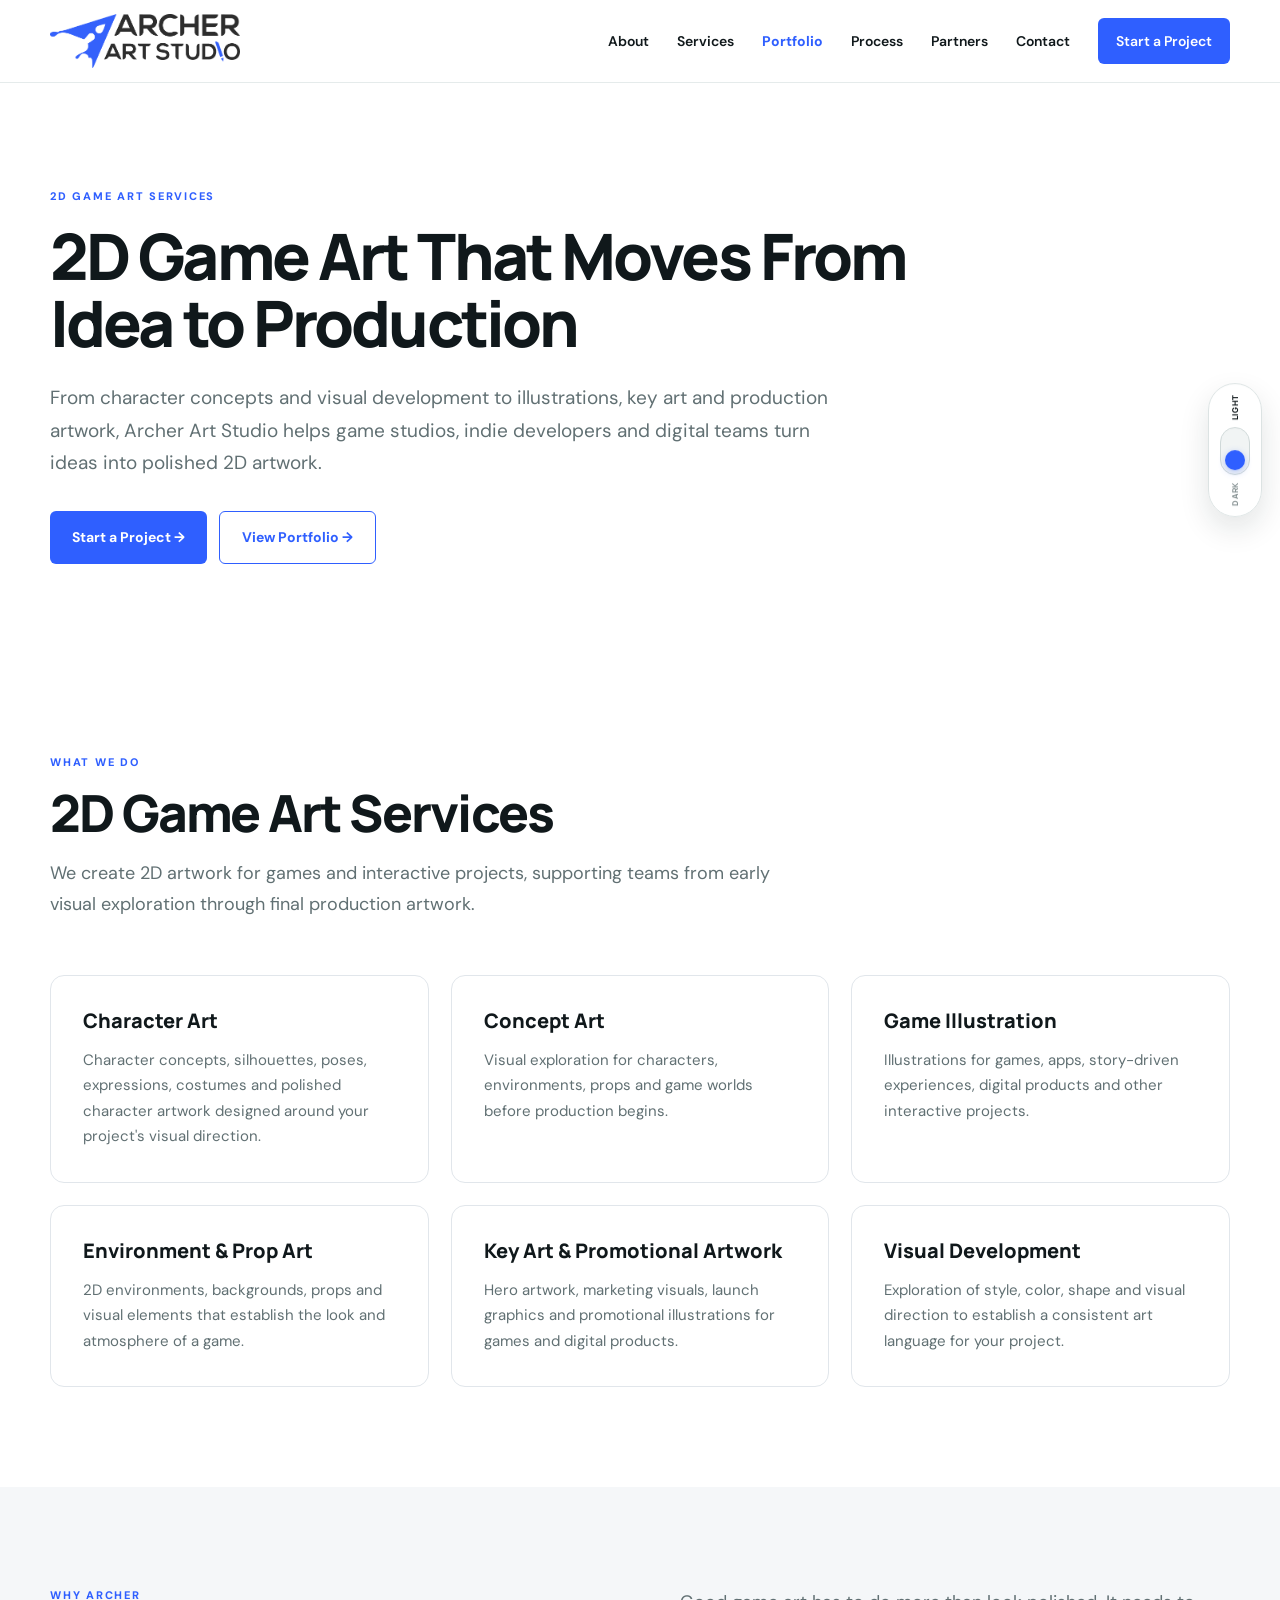
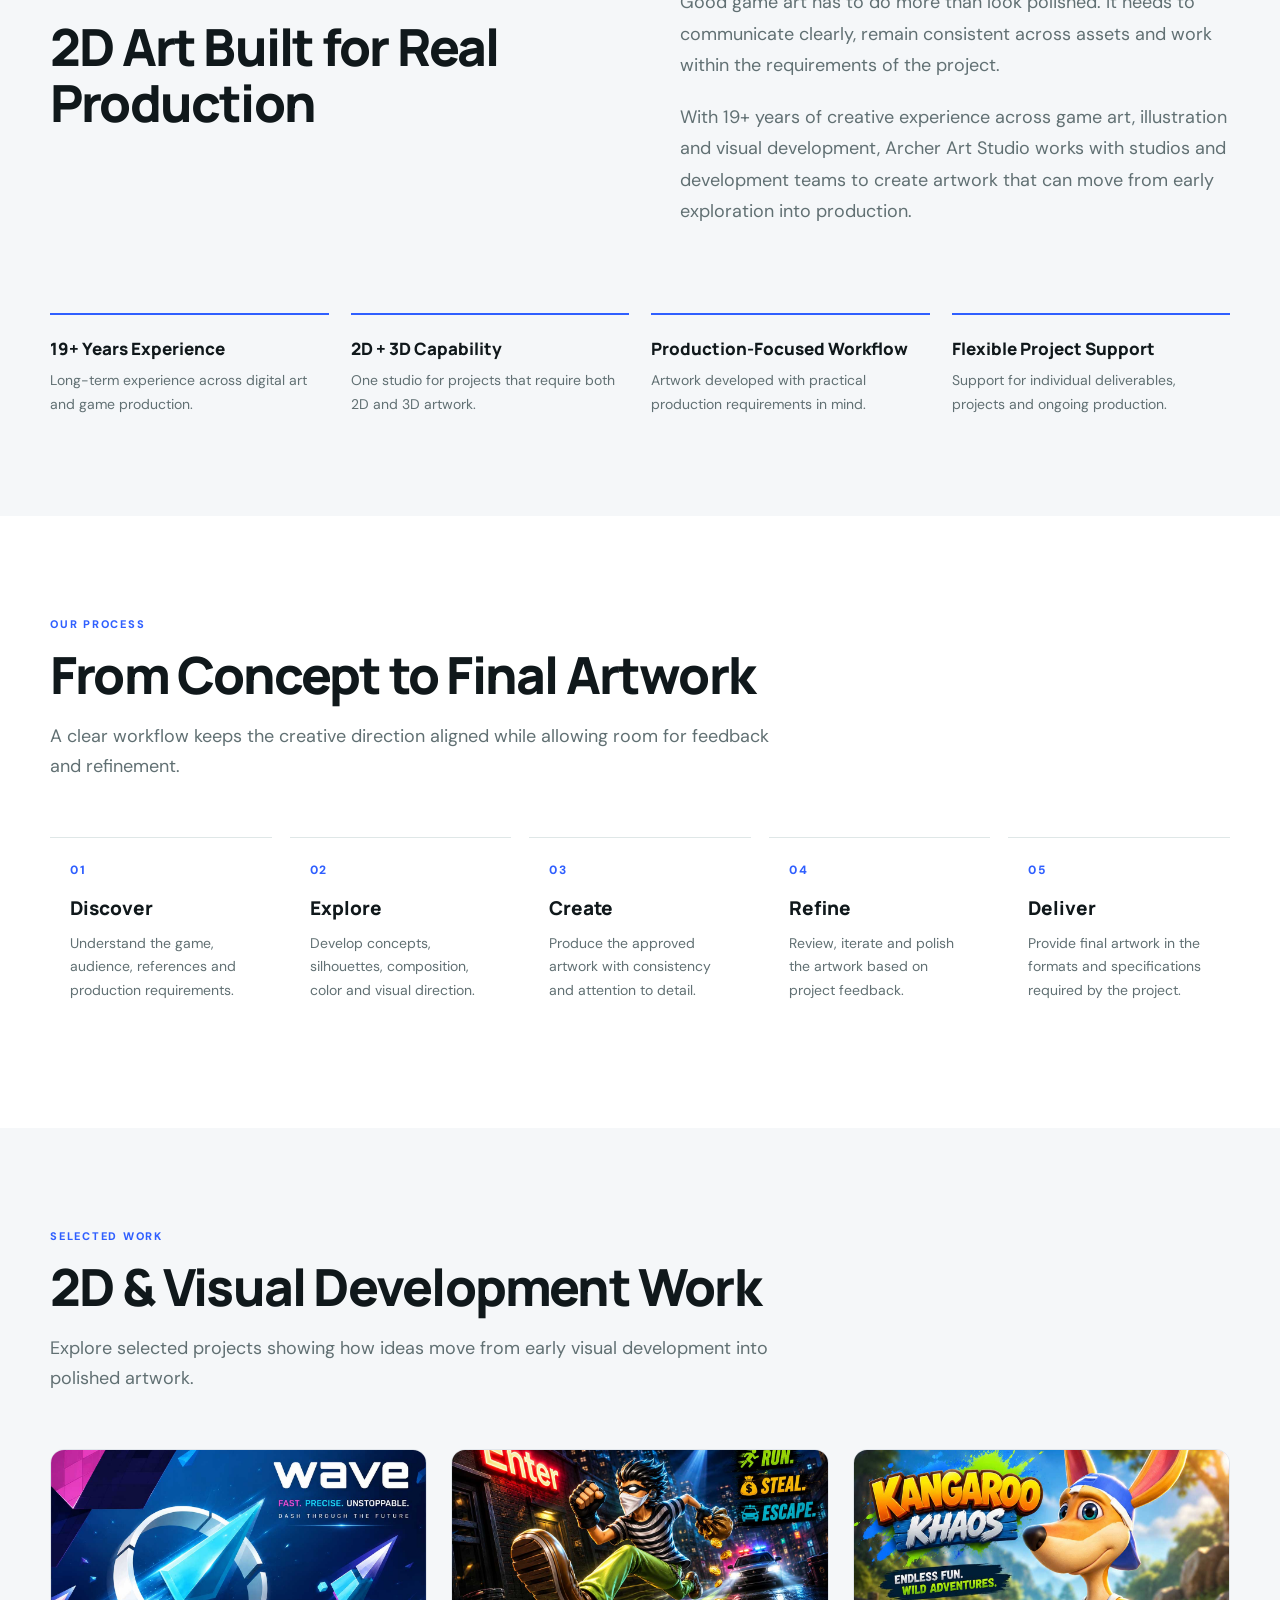
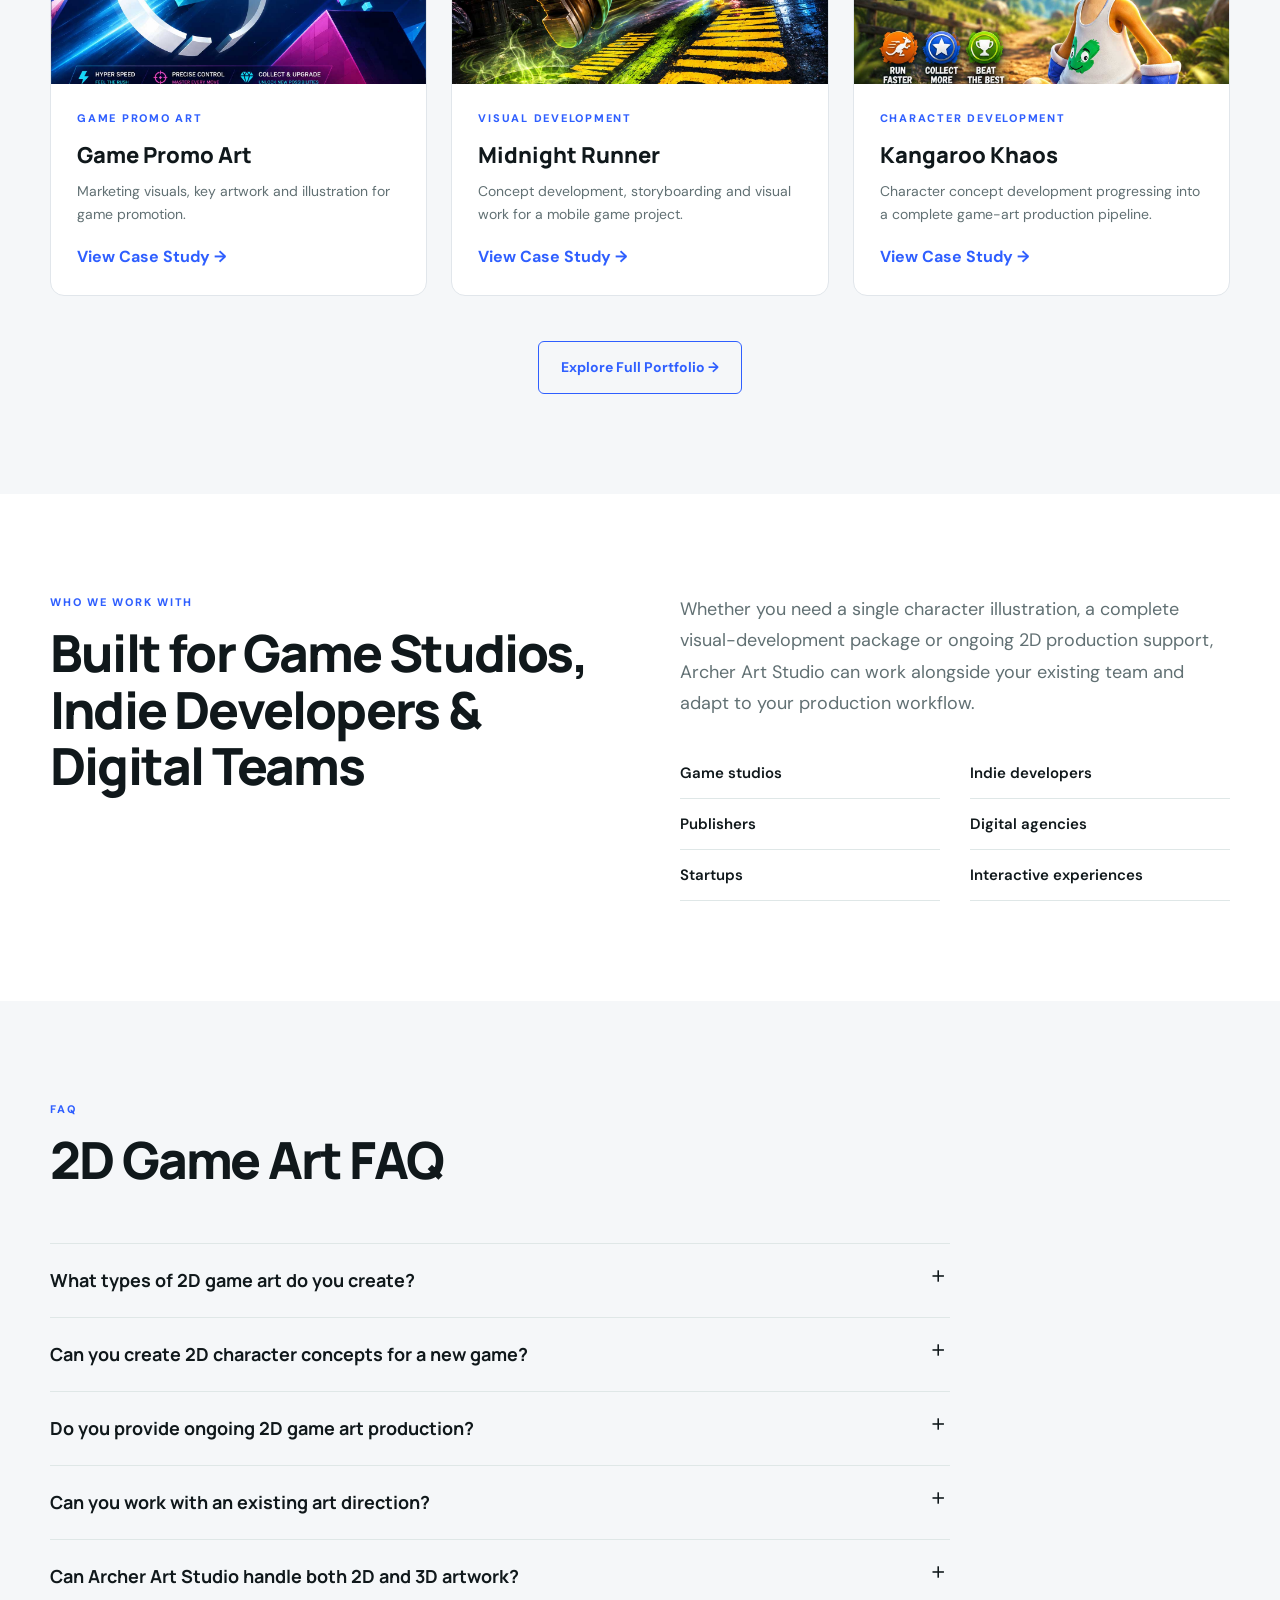
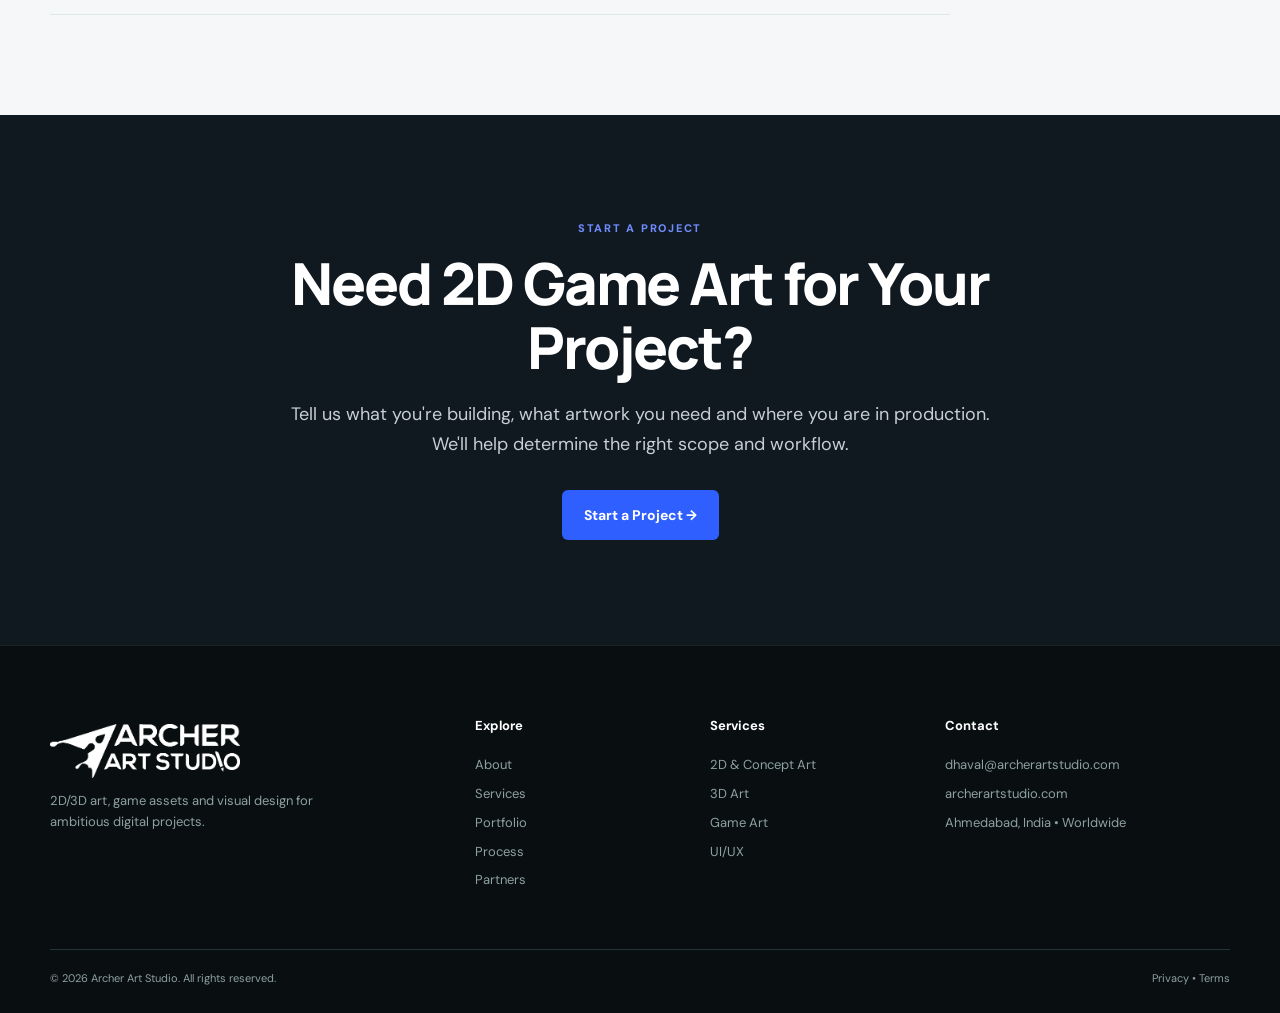
==== 2d-game-art.html @ c9d4411f "New Navigation Changes Done" ====
<!doctype html>
<html lang="en">
<head>
<meta charset="utf-8">
<meta name="viewport" content="width=device-width, initial-scale=1">
<meta name="description" content="Archer Art Studio provides 2D game art, character design, concept art, illustration and visual development for game studios, indie developers and digital teams.">
<meta property="og:title" content="2D Game Art Services | Archer Art Studio">
<meta property="og:description" content="2D game art, character design, concept art, illustration and visual development for game studios, indie developers and digital teams.">

<meta property="og:image" content="https://archerartstudio.com/images/archer_art_studio_og.png">
<meta property="og:url" content="https://archerartstudio.com/2d-game-art.html">
<meta property="og:type" content="website">
<title>2D Game Art Services | Characters, Concept Art & Illustration | Archer Art Studio</title>
<link rel="canonical" href="https://archerartstudio.com/2d-game-art.html">
<link rel="preconnect" href="https://fonts.googleapis.com">
<link rel="preconnect" href="https://fonts.gstatic.com" crossorigin>
<link href="https://fonts.googleapis.com/css2?family=DM+Sans:wght@400;500;600;700&family=Manrope:wght@500;600;700;800&display=swap" rel="stylesheet">
<link rel="stylesheet" href="stylesheet/styles.css">
<link rel="icon" type="image/png" sizes="512x512" href="images/favicon.png?v=2">
<link rel="shortcut icon" href="images/favicon.ico?v=2">
<link rel="apple-touch-icon" href="images/favicon.png?v=2">
<style>

/* =========================================================
   ARCHER ART STUDIO — 2D GAME ART SERVICE PAGE
   ========================================================= */

.aas-service-page {
    background: #fff;
    color: #101820;
}


/* =========================================================
   HERO
   ========================================================= */

.aas-service-hero {
    padding: 105px 0 90px;
    background: #fff;
}

.aas-service-hero-inner {
    max-width: 950px;
}

.aas-service-hero h1 {
    max-width: 950px;
    margin: 16px 0 25px;
    font-family: Manrope, sans-serif;
    font-size: clamp(42px, 5vw, 68px);
    line-height: 1.06;
    font-weight: 800;
    letter-spacing: -.045em;
}

.aas-service-hero-copy {
    max-width: 800px;
    margin: 0 0 32px;
    color: var(--muted);
    font-size: 19px;
    line-height: 1.7;
}

.aas-service-hero-actions {
    display: flex;
    flex-wrap: wrap;
    gap: 12px;
}


/* =========================================================
   GENERAL SECTIONS
   ========================================================= */

.aas-service-section {
    padding: 100px 0;
    background: #fff;
}

.aas-service-section-alt {
    background: #f5f7f9;
}

.aas-section-heading {
    max-width: 780px;
    margin-bottom: 55px;
}

.aas-section-heading h2 {
    margin: 12px 0 18px;
    font-family: Manrope, sans-serif;
    font-size: clamp(34px, 4vw, 52px);
    line-height: 1.1;
    font-weight: 800;
    letter-spacing: -.035em;
}

.aas-section-heading > p:last-child {
    max-width: 720px;
    margin: 0;
    color: var(--muted);
    font-size: 18px;
    line-height: 1.7;
}


/* =========================================================
   SERVICE CARDS
   ========================================================= */

.aas-service-grid {
    display: grid;
    grid-template-columns: repeat(3, minmax(0, 1fr));
    gap: 22px;
}

.aas-service-card {
    min-width: 0;
    padding: 32px;
    border: 1px solid #e1e6eb;
    border-radius: 14px;
    background: #fff;
    transition:
        transform .25s ease,
        box-shadow .25s ease,
        border-color .25s ease;
}

.aas-service-card:hover {
    transform: translateY(-4px);
    border-color: #d5dce4;
    box-shadow: 0 14px 35px rgba(20, 30, 45, .08);
}

.aas-service-card h3 {
    margin: 0 0 14px;
    font-family: Manrope, sans-serif;
    font-size: 20px;
    line-height: 1.3;
    font-weight: 800;
}

.aas-service-card p {
    margin: 0;
    color: var(--muted);
    font-size: 15px;
    line-height: 1.7;
}


/* =========================================================
   WHY ARCHER
   ========================================================= */

.aas-service-two-column {
    display: grid;
    grid-template-columns: minmax(0, 1fr) minmax(0, 1fr);
    gap: 80px;
    align-items: start;
}

.aas-service-two-column h2 {
    margin: 12px 0 0;
    font-family: Manrope, sans-serif;
    font-size: clamp(34px, 4vw, 52px);
    line-height: 1.1;
    font-weight: 800;
    letter-spacing: -.035em;
}

.aas-service-two-column > div:last-child p {
    margin: 0 0 20px;
    color: var(--muted);
    font-size: 18px;
    line-height: 1.75;
}

.aas-service-points {
    display: grid;
    grid-template-columns: repeat(4, minmax(0, 1fr));
    gap: 22px;
    margin-top: 65px;
}

.aas-service-points > div {
    padding-top: 22px;
    border-top: 2px solid var(--teal);
}

.aas-service-points strong {
    display: block;
    margin-bottom: 9px;
    font-family: Manrope, sans-serif;
    font-size: 17px;
    line-height: 1.4;
    font-weight: 800;
}

.aas-service-points span {
    display: block;
    color: var(--muted);
    font-size: 14px;
    line-height: 1.65;
}


/* =========================================================
   PROCESS
   ========================================================= */

.aas-process-grid {
    display: grid;
    grid-template-columns: repeat(5, minmax(0, 1fr));
    gap: 18px;
}

.aas-process-step {
    min-width: 0;
    padding: 26px 20px;
    border-top: 1px solid var(--line);
}

.aas-process-step > span {
    display: block;
    margin-bottom: 20px;
    color: var(--teal);
    font-size: 12px;
    line-height: 1;
    font-weight: 800;
    letter-spacing: .15em;
}

.aas-process-step h3 {
    margin: 0 0 12px;
    font-family: Manrope, sans-serif;
    font-size: 19px;
    line-height: 1.3;
    font-weight: 800;
}

.aas-process-step p {
    margin: 0;
    color: var(--muted);
    font-size: 14px;
    line-height: 1.65;
}


/* =========================================================
   SELECTED WORK
   ========================================================= */

.aas-service-work-grid {
    display: grid;
    grid-template-columns: repeat(3, minmax(0, 1fr));
    gap: 24px;
}

.aas-service-work-card {
    min-width: 0;
    overflow: hidden;
    border: 1px solid #e1e6eb;
    border-radius: 14px;
    background: #fff;
}

.aas-service-work-card > a:first-child {
    display: block;
    overflow: hidden;
}

.aas-service-work-card img {
    display: block;
    width: 100%;
    height: auto;
    aspect-ratio: 16 / 10;
    object-fit: cover;
    transition: transform .35s ease;
}

.aas-service-work-card:hover img {
    transform: scale(1.03);
}

.aas-service-work-card > div {
    padding: 26px;
}

.aas-service-work-card h3 {
    margin: 8px 0 10px;
    font-family: Manrope, sans-serif;
    font-size: 22px;
    line-height: 1.3;
    font-weight: 800;
}

.aas-service-work-card > div > p:not(.aas-eyebrow) {
    margin: 0 0 18px;
    color: var(--muted);
    font-size: 14px;
    line-height: 1.65;
}

.aas-service-work-card > div > a {
    color: var(--teal);
    font-weight: 700;
    text-decoration: none;
}

.aas-service-centered-link {
    margin-top: 45px;
    text-align: center;
}


/* =========================================================
   WHO WE WORK WITH
   ========================================================= */

.aas-service-list {
    display: grid;
    grid-template-columns: repeat(2, minmax(0, 1fr));
    gap: 0 30px;
    margin: 28px 0 0;
    padding: 0;
    list-style: none;
}

.aas-service-list li {
    padding: 13px 0;
    border-bottom: 1px solid var(--line);
    font-size: 15px;
    font-weight: 600;
}


/* =========================================================
   FAQ
   ========================================================= */

.aas-faq {
    max-width: 900px;
}

.aas-faq details {
    border-top: 1px solid var(--line);
}

.aas-faq details:last-child {
    border-bottom: 1px solid var(--line);
}

.aas-faq summary {
    position: relative;
    padding: 24px 50px 24px 0;
    cursor: pointer;
    list-style: none;
    font-family: Manrope, sans-serif;
    font-size: 18px;
    line-height: 1.4;
    font-weight: 700;
}

.aas-faq summary::-webkit-details-marker {
    display: none;
}

.aas-faq summary::after {
    content: "+";
    position: absolute;
    right: 5px;
    top: 19px;
    font-size: 25px;
    line-height: 1;
    font-weight: 400;
}

.aas-faq details[open] summary::after {
    content: "−";
}

.aas-faq details p {
    max-width: 800px;
    margin: -3px 0 24px;
    color: var(--muted);
    font-size: 15px;
    line-height: 1.7;
}


/* =========================================================
   FINAL CTA
   ========================================================= */

.aas-service-cta {
    padding: 105px 0;
    background: #101820;
    color: #fff;
    text-align: center;
}

.aas-service-cta .aas-container {
    max-width: 900px;
}

.aas-service-cta .aas-eyebrow {
    color: #6f8cff;
}

.aas-service-cta h2 {
    margin: 14px 0 20px;
    font-family: Manrope, sans-serif;
    font-size: clamp(36px, 5vw, 58px);
    line-height: 1.1;
    font-weight: 800;
    letter-spacing: -.035em;
}

.aas-service-cta > .aas-container > p:not(.aas-eyebrow) {
    max-width: 700px;
    margin: 0 auto 30px;
    color: #c7ced7;
    font-size: 18px;
    line-height: 1.7;
}


/* =========================================================
   LOGO
   ========================================================= */

.aas-service-page .aas-logo-image .aas-logo-light {
    display: block !important;
}

.aas-service-page .aas-logo-image .aas-logo-dark {
    display: none !important;
}

.aas-service-page .aas-logo-image img {
    display: block;
    width: 190px;
    height: auto;
    max-height: 54px;
    object-fit: contain;
}


/* =========================================================
   DARK MODE
   ========================================================= */

.dark-mode.aas-service-page,
.aas-service-page.dark-mode {
    background: #0d1215 !important;
    color: #f2f5f5 !important;
}

.dark-mode.aas-service-page .aas-service-hero,
.aas-service-page.dark-mode .aas-service-hero {
    background: #0d1215 !important;
}

.dark-mode.aas-service-page .aas-service-section,
.aas-service-page.dark-mode .aas-service-section {
    background: #0d1215 !important;
}

.dark-mode.aas-service-page .aas-service-section-alt,
.aas-service-page.dark-mode .aas-service-section-alt {
    background: #11191d !important;
}

.dark-mode.aas-service-page .aas-service-hero h1,
.dark-mode.aas-service-page .aas-section-heading h2,
.dark-mode.aas-service-page .aas-service-two-column h2,
.dark-mode.aas-service-page .aas-service-card h3,
.dark-mode.aas-service-page .aas-service-work-card h3,
.dark-mode.aas-service-page .aas-process-step h3,
.aas-service-page.dark-mode .aas-service-hero h1,
.aas-service-page.dark-mode .aas-section-heading h2,
.aas-service-page.dark-mode .aas-service-two-column h2,
.aas-service-page.dark-mode .aas-service-card h3,
.aas-service-page.dark-mode .aas-service-work-card h3,
.aas-service-page.dark-mode .aas-process-step h3 {
    color: #f2f5f5 !important;
}

.dark-mode.aas-service-page .aas-service-hero-copy,
.dark-mode.aas-service-page .aas-section-heading > p:last-child,
.dark-mode.aas-service-page .aas-service-card p,
.dark-mode.aas-service-page .aas-service-two-column p,
.dark-mode.aas-service-page .aas-service-points span,
.dark-mode.aas-service-page .aas-process-step p,
.dark-mode.aas-service-page .aas-service-work-card p,
.dark-mode.aas-service-page .aas-service-list li,
.dark-mode.aas-service-page .aas-faq details p,
.aas-service-page.dark-mode .aas-service-hero-copy,
.aas-service-page.dark-mode .aas-section-heading > p:last-child,
.aas-service-page.dark-mode .aas-service-card p,
.aas-service-page.dark-mode .aas-service-two-column p,
.aas-service-page.dark-mode .aas-service-points span,
.aas-service-page.dark-mode .aas-process-step p,
.aas-service-page.dark-mode .aas-service-work-card p,
.aas-service-page.dark-mode .aas-service-list li,
.aas-service-page.dark-mode .aas-faq details p {
    color: #aeb9bd !important;
}

.dark-mode.aas-service-page .aas-service-card,
.dark-mode.aas-service-page .aas-service-work-card,
.aas-service-page.dark-mode .aas-service-card,
.aas-service-page.dark-mode .aas-service-work-card {
    background: #151d21 !important;
    border-color: #2d3a40 !important;
}

.dark-mode.aas-service-page .aas-process-step,
.dark-mode.aas-service-page .aas-service-list li,
.dark-mode.aas-service-page .aas-faq details,
.aas-service-page.dark-mode .aas-process-step,
.aas-service-page.dark-mode .aas-service-list li,
.aas-service-page.dark-mode .aas-faq details {
    border-color: #2d3a40 !important;
}

.dark-mode.aas-service-page .aas-service-points > div,
.aas-service-page.dark-mode .aas-service-points > div {
    border-top-color: #6f8cff;
}

.dark-mode.aas-service-page .aas-service-work-card > div > a,
.aas-service-page.dark-mode .aas-service-work-card > div > a {
    color: #6f8cff;
}

.dark-mode.aas-service-page .aas-service-page .aas-logo-image .aas-logo-light,
.dark-mode.aas-service-page .aas-logo-image .aas-logo-light,
.aas-service-page.dark-mode .aas-logo-image .aas-logo-light {
    display: none !important;
}

.dark-mode.aas-service-page .aas-logo-image .aas-logo-dark,
.aas-service-page.dark-mode .aas-logo-image .aas-logo-dark {
    display: block !important;
}


/* =========================================================
   TABLET
   ========================================================= */

@media (max-width: 900px) {

    .aas-service-hero {
        padding: 80px 0 70px;
    }

    .aas-service-grid,
    .aas-service-work-grid {
        grid-template-columns: repeat(2, minmax(0, 1fr));
    }

    .aas-service-two-column {
        grid-template-columns: 1fr;
        gap: 35px;
    }

    .aas-service-points {
        grid-template-columns: repeat(2, minmax(0, 1fr));
    }

    .aas-process-grid {
        grid-template-columns: repeat(2, minmax(0, 1fr));
    }

}


/* =========================================================
   MOBILE
   ========================================================= */

@media (max-width: 600px) {

    .aas-service-hero {
        padding: 60px 0 55px;
    }

    .aas-service-hero h1 {
        font-size: 42px;
    }

    .aas-service-hero-copy {
        font-size: 16px;
    }

    .aas-service-section {
        padding: 70px 0;
    }

    .aas-service-grid,
    .aas-service-work-grid,
    .aas-service-points,
    .aas-process-grid,
    .aas-service-list {
        grid-template-columns: 1fr;
    }

    .aas-section-heading {
        margin-bottom: 38px;
    }

    .aas-service-card {
        padding: 26px;
    }

    .aas-service-two-column {
        gap: 25px;
    }

    .aas-service-list {
        margin-top: 20px;
    }

    .aas-service-cta {
        padding: 75px 0;
    }

    .aas-service-page .aas-logo-image img {
        width: 165px;
    }

}

</style>
</head>

<body class="aas-portfolio-page">
<header class="aas-site-header">
  <div class="aas-container aas-nav"> <a class="aas-brand aas-logo-image" href="index.html" aria-label="Archer Art Studio home"> <img class="aas-logo-light" src="images/archer-logo-transparent.png" alt="Archer Art Studio"> <img class="aas-logo-dark" src="images/archer-logo-dark.png" alt="" aria-hidden="true"> </a>
    <button class="aas-menu-toggle" aria-label="Open menu" aria-expanded="false">☰</button>
    <nav class="aas-menu"> <a href="index.html#aas-about">About</a> <a href="index.html#aas-services">Services</a> <a href="portfolio.html" aria-current="page"><b style="color: #2F5FFF">Portfolio</b></a> <a href="index.html#aas-process">Process</a> <a href="index.html#aas-partners">Partners</a> <a href="index.html#aas-contact">Contact</a> <a class="aas-nav-cta" href="index.html#aas-contact">Start a Project</a> </nav>
  </div>
</header>
<main>

  <!-- 2D GAME ART HERO -->
  <section class="aas-service-hero">
    <div class="aas-container">
      <div class="aas-service-hero-inner">

        <p class="aas-eyebrow">2D GAME ART SERVICES</p>

        <h1>2D Game Art That Moves From Idea to Production</h1>

        <p class="aas-service-hero-copy">
          From character concepts and visual development to illustrations,
          key art and production artwork, Archer Art Studio helps game studios,
          indie developers and digital teams turn ideas into polished 2D artwork.
        </p>

        <div class="aas-service-hero-actions">
          <a class="aas-btn aas-primary" href="index.html#aas-contact">
            Start a Project →
          </a>

          <a class="aas-btn aas-secondary" href="portfolio.html">
            View Portfolio →
          </a>
        </div>

      </div>
    </div>
  </section>


  <!-- SERVICES -->
  <section class="aas-service-section">
    <div class="aas-container">

      <div class="aas-section-heading">
        <p class="aas-eyebrow">WHAT WE DO</p>

        <h2>2D Game Art Services</h2>

        <p>
          We create 2D artwork for games and interactive projects,
          supporting teams from early visual exploration through final
          production artwork.
        </p>
      </div>

      <div class="aas-service-grid">

        <article class="aas-service-card">
          <h3>Character Art</h3>
          <p>
            Character concepts, silhouettes, poses, expressions, costumes
            and polished character artwork designed around your project's
            visual direction.
          </p>
        </article>

        <article class="aas-service-card">
          <h3>Concept Art</h3>
          <p>
            Visual exploration for characters, environments, props and
            game worlds before production begins.
          </p>
        </article>

        <article class="aas-service-card">
          <h3>Game Illustration</h3>
          <p>
            Illustrations for games, apps, story-driven experiences,
            digital products and other interactive projects.
          </p>
        </article>

        <article class="aas-service-card">
          <h3>Environment &amp; Prop Art</h3>
          <p>
            2D environments, backgrounds, props and visual elements that
            establish the look and atmosphere of a game.
          </p>
        </article>

        <article class="aas-service-card">
          <h3>Key Art &amp; Promotional Artwork</h3>
          <p>
            Hero artwork, marketing visuals, launch graphics and
            promotional illustrations for games and digital products.
          </p>
        </article>

        <article class="aas-service-card">
          <h3>Visual Development</h3>
          <p>
            Exploration of style, color, shape and visual direction to
            establish a consistent art language for your project.
          </p>
        </article>

      </div>

    </div>
  </section>


  <!-- WHY ARCHER -->
  <section class="aas-service-section aas-service-section-alt">
    <div class="aas-container">

      <div class="aas-service-two-column">

        <div>
          <p class="aas-eyebrow">WHY ARCHER</p>

          <h2>2D Art Built for Real Production</h2>
        </div>

        <div>
          <p>
            Good game art has to do more than look polished. It needs to
            communicate clearly, remain consistent across assets and work
            within the requirements of the project.
          </p>

          <p>
            With 19+ years of creative experience across game art,
            illustration and visual development, Archer Art Studio works
            with studios and development teams to create artwork that can
            move from early exploration into production.
          </p>
        </div>

      </div>


      <div class="aas-service-points">

        <div>
          <strong>19+ Years Experience</strong>
          <span>Long-term experience across digital art and game production.</span>
        </div>

        <div>
          <strong>2D + 3D Capability</strong>
          <span>One studio for projects that require both 2D and 3D artwork.</span>
        </div>

        <div>
          <strong>Production-Focused Workflow</strong>
          <span>Artwork developed with practical production requirements in mind.</span>
        </div>

        <div>
          <strong>Flexible Project Support</strong>
          <span>Support for individual deliverables, projects and ongoing production.</span>
        </div>

      </div>

    </div>
  </section>


  <!-- PROCESS -->
  <section class="aas-service-section">
    <div class="aas-container">

      <div class="aas-section-heading">
        <p class="aas-eyebrow">OUR PROCESS</p>

        <h2>From Concept to Final Artwork</h2>

        <p>
          A clear workflow keeps the creative direction aligned while
          allowing room for feedback and refinement.
        </p>
      </div>

      <div class="aas-process-grid">

        <div class="aas-process-step">
          <span>01</span>
          <h3>Discover</h3>
          <p>
            Understand the game, audience, references and production
            requirements.
          </p>
        </div>

        <div class="aas-process-step">
          <span>02</span>
          <h3>Explore</h3>
          <p>
            Develop concepts, silhouettes, composition, color and
            visual direction.
          </p>
        </div>

        <div class="aas-process-step">
          <span>03</span>
          <h3>Create</h3>
          <p>
            Produce the approved artwork with consistency and attention
            to detail.
          </p>
        </div>

        <div class="aas-process-step">
          <span>04</span>
          <h3>Refine</h3>
          <p>
            Review, iterate and polish the artwork based on project
            feedback.
          </p>
        </div>

        <div class="aas-process-step">
          <span>05</span>
          <h3>Deliver</h3>
          <p>
            Provide final artwork in the formats and specifications
            required by the project.
          </p>
        </div>

      </div>

    </div>
  </section>


  <!-- SELECTED WORK -->
  <section class="aas-service-section aas-service-section-alt">
    <div class="aas-container">

      <div class="aas-section-heading">
        <p class="aas-eyebrow">SELECTED WORK</p>

        <h2>2D &amp; Visual Development Work</h2>

        <p>
          Explore selected projects showing how ideas move from early
          visual development into polished artwork.
        </p>
      </div>


      <div class="aas-service-work-grid">

        <article class="aas-service-work-card">
          <a href="game-promo-art.html">
            <img
              src="images/Game_Promo_Art/Wave_Thumb_1280X900.jpg"
              alt="Game promotional artwork created by Archer Art Studio"
              loading="lazy"
            >
          </a>

          <div>
            <p class="aas-eyebrow">GAME PROMO ART</p>
            <h3>Game Promo Art</h3>
            <p>
              Marketing visuals, key artwork and illustration for
              game promotion.
            </p>

            <a href="game-promo-art.html">
              View Case Study →
            </a>
          </div>
        </article>


        <article class="aas-service-work-card">
          <a href="midnight-runner.html">
            <img
              src="images/Midnight_Runner/Midnight_Runner_1280X900.jpg"
              alt="Midnight Runner game concept and visual development artwork"
              loading="lazy"
            >
          </a>

          <div>
            <p class="aas-eyebrow">VISUAL DEVELOPMENT</p>
            <h3>Midnight Runner</h3>
            <p>
              Concept development, storyboarding and visual work for
              a mobile game project.
            </p>

            <a href="midnight-runner.html">
              View Case Study →
            </a>
          </div>
        </article>


        <article class="aas-service-work-card">
          <a href="kangaroo-khaos.html">
            <img
              src="images/kangaroo_khaos/Kangaroo_1280X900.jpg"
              alt="Kangaroo Khaos character concept and game art"
              loading="lazy"
            >
          </a>

          <div>
            <p class="aas-eyebrow">CHARACTER DEVELOPMENT</p>
            <h3>Kangaroo Khaos</h3>
            <p>
              Character concept development progressing into a
              complete game-art production pipeline.
            </p>

            <a href="kangaroo-khaos.html">
              View Case Study →
            </a>
          </div>
        </article>

      </div>

      <div class="aas-service-centered-link">
        <a class="aas-btn aas-secondary" href="portfolio.html">
          Explore Full Portfolio →
        </a>
      </div>

    </div>
  </section>


  <!-- WHO WE WORK WITH -->
  <section class="aas-service-section">
    <div class="aas-container">

      <div class="aas-service-two-column">

        <div>
          <p class="aas-eyebrow">WHO WE WORK WITH</p>

          <h2>Built for Game Studios, Indie Developers &amp; Digital Teams</h2>
        </div>

        <div>
          <p>
            Whether you need a single character illustration, a complete
            visual-development package or ongoing 2D production support,
            Archer Art Studio can work alongside your existing team and
            adapt to your production workflow.
          </p>

          <ul class="aas-service-list">
            <li>Game studios</li>
            <li>Indie developers</li>
            <li>Publishers</li>
            <li>Digital agencies</li>
            <li>Startups</li>
            <li>Interactive experiences</li>
          </ul>
        </div>

      </div>

    </div>
  </section>


  <!-- FAQ -->
  <section class="aas-service-section aas-service-section-alt">
    <div class="aas-container">

      <div class="aas-section-heading">
        <p class="aas-eyebrow">FAQ</p>

        <h2>2D Game Art FAQ</h2>
      </div>

      <div class="aas-faq">

        <details>
          <summary>What types of 2D game art do you create?</summary>
          <p>
            Archer Art Studio creates character art, concept art,
            illustrations, visual-development artwork, environments,
            props, key art and promotional artwork for games and
            interactive projects.
          </p>
        </details>

        <details>
          <summary>Can you create 2D character concepts for a new game?</summary>
          <p>
            Yes. Character development can begin with visual exploration
            and concept work before moving toward polished production
            artwork.
          </p>
        </details>

        <details>
          <summary>Do you provide ongoing 2D game art production?</summary>
          <p>
            Yes. Archer Art Studio can support individual deliverables,
            project-based production and ongoing art requirements depending
            on the project's scope.
          </p>
        </details>

        <details>
          <summary>Can you work with an existing art direction?</summary>
          <p>
            Yes. We can work from established references, visual
            direction and existing project requirements to maintain
            consistency across new artwork.
          </p>
        </details>

        <details>
          <summary>Can Archer Art Studio handle both 2D and 3D artwork?</summary>
          <p>
            Yes. Archer Art Studio provides both 2D and 3D game art,
            allowing projects that require multiple types of artwork
            to work with one creative partner.
          </p>
        </details>

      </div>

    </div>
  </section>


  <!-- FINAL CTA -->
  <section class="aas-service-cta">
    <div class="aas-container">

      <p class="aas-eyebrow">START A PROJECT</p>

      <h2>Need 2D Game Art for Your Project?</h2>

      <p>
        Tell us what you're building, what artwork you need and where
        you are in production. We'll help determine the right scope
        and workflow.
      </p>

      <a class="aas-btn aas-primary" href="index.html#aas-contact">
        Start a Project →
      </a>

    </div>
  </section>

</main>
<footer class="aas-footer">
  <div class="aas-container aas-footer-grid">
    <div> <a class="aas-brand aas-logo-image aas-footer-logo" href="index.html"> <img class="aas-logo-light" src="images/archer-logo-transparent.png" alt="Archer Art Studio"> <img class="aas-logo-dark" src="images/archer-logo-dark.png" alt="" aria-hidden="true"> </a>
      <p>2D/3D art, game assets and visual design for ambitious digital projects.</p>
    </div>
    <div>
      <h4>Explore</h4>
      <a href="index.html#aas-about">About</a> <a href="index.html#aas-services">Services</a> <a href="portfolio.html">Portfolio</a> <a href="index.html#aas-process">Process</a> <a href="index.html#aas-partners">Partners</a> </div>
    <div>
      <h4>Services</h4>
      <a href="index.html#aas-services">2D &amp; Concept Art</a> <a href="index.html#aas-services">3D Art</a> <a href="index.html#aas-services">Game Art</a> <a href="index.html#aas-services">UI/UX</a> </div>
    <div>
      <h4>Contact</h4>
      <a href="mailto:dhaval@archerartstudio.com">dhaval@archerartstudio.com</a> <a href="https://www.archerartstudio.com/">archerartstudio.com</a> <span>Ahmedabad, India • Worldwide</span> </div>
  </div>
  <div class="aas-container aas-copyright"> <span>© 2026 Archer Art Studio. All rights reserved.</span> <span>Privacy • Terms</span> </div>
</footer>
<div class="aas-style-toggle" id="aas-styletoggle" aria-label="Light and dark mode"> <span class="aas-style-toggle-label aas-light-label">LIGHT</span>
  <button
    type="button"
    class="aas-style-toggle-switch"
    aria-pressed="false"
    aria-label="Switch to dark mode"
  > <span class="aas-style-toggle-knob"></span> </button>
  <span class="aas-style-toggle-label aas-dark-label">DARK</span> </div>
<script src="scripts/script.js"></script> 
<script src="scripts/dark-mode.js"></script> 
<script>
document.addEventListener("DOMContentLoaded", function () {
  const filters = document.querySelectorAll(".aas-full-portfolio .aas-filters button");
  const projects = document.querySelectorAll(".aas-full-project");

  filters.forEach(function (button) {
    button.addEventListener("click", function () {
      const filter = button.dataset.filter;

      filters.forEach(function (item) {
        item.classList.remove("aas-active");
        item.setAttribute("aria-selected", "false");
      });

      button.classList.add("aas-active");
      button.setAttribute("aria-selected", "true");

      projects.forEach(function (project) {
        const type = project.dataset.type;
        const show = filter === "all" || type === filter;
        project.classList.toggle("is-hidden", !show);
      });
    });
  });
});
</script>
</body>
</html>
---- stylesheet/styles.css ----
:root {
  --ink: #10181b;
  --muted: #617073;
  --teal: #2f5fff;
  --teal2: #416CFF;
  --line: #dfe7e7;
  --soft: #f5f8f8;
  --white: #fff;
  --max: 1180px
}
* {
  box-sizing: border-box
}
html {
  scroll-behavior: smooth
}
body {
  margin: 0;
  font-family: "DM Sans", sans-serif;
  color: var(--ink);
  background: #fff;
  line-height: 1.6
}
a {
  text-decoration: none;
  color: inherit
}
.aas-container {
  width: min(var(--max), calc(100% - 48px));
  margin: auto
}
.aas-site-header {
  position: sticky;
  top: 0;
  z-index: 50;
  background: rgba(255, 255, 255, .92);
  backdrop-filter: blur(14px);
  border-bottom: 1px solid rgba(223, 231, 231, .8)
}
.aas-nav {
  height: 82px;
  display: flex;
  align-items: center;
  justify-content: space-between
}
.aas-brand {
  display: flex;
  align-items: center;
  gap: 10px;
  font-family: Manrope;
  font-weight: 800;
  font-size: 20px;
  letter-spacing: .03em
}
.aas-brand small {
  display: block;
  font: 600 8px "DM Sans";
  letter-spacing: .2em;
  color: var(--muted)
}
.aas-brand-mark {
  color: var(--teal);
  font-size: 34px;
  line-height: 0
}
.aas-menu {
  display: flex;
  align-items: center;
  gap: 28px;
  font-size: 14px;
  font-weight: 600
}
.aas-menu a:hover {
  color: var(--teal)
}
.aas-nav-cta {
  padding: 12px 18px;
  background: var(--teal);
  color: #fff;
  border-radius: 6px
}
.aas-menu-toggle {
  display: none;
  border: 0;
  background: none;
  font-size: 26px
}
.aas-hero {
  overflow: hidden;
  padding: 80px 0 55px;
  background: linear-gradient(180deg, #fff 0%, #fbfdfd 100%)
}
.aas-hero-grid {
  display: grid;
  grid-template-columns: 1fr 1fr;
  align-items: center;
  gap: 30px
}
.aas-eyebrow {
  margin: 0 0 13px;
  color: var(--teal);
  font-size: 11px;
  font-weight: 800;
  letter-spacing: .16em
}
.aas-hero h1, .aas-section h2, .aas-intro h2, .aas-cta h2 {
  font-family: Manrope;
  margin: 0;
  font-weight: 800;
  line-height: 1.08;
  letter-spacing: -.045em
}
.aas-hero h1 {
  font-size: clamp(42px, 5.2vw, 70px)
}
em {
  font-style: normal;
  color: var(--teal)
}
.aas-lead {
  max-width: 580px;
  color: var(--muted);
  font-size: 18px;
  margin: 25px 0 30px
}
.aas-actions {
  display: flex;
  gap: 12px;
  flex-wrap: wrap
}
.aas-btn {
  display: inline-flex;
  align-items: center;
  gap: 15px;
  padding: 14px 22px;
  border-radius: 6px;
  font-weight: 700;
  font-size: 14px;
  transition: .2s
}
.aas-btn.aas-primary {
  background: var(--teal);
  color: #fff
}
.aas-btn.aas-primary:hover {
  transform: translateY(-2px);
  background: #254CCB
}
.aas-btn.aas-secondary {
  border: 1px solid var(--teal);
  color: var(--teal)
}
.aas-trust {
  display: flex;
  gap: 13px;
  align-items: center;
  margin-top: 35px;
  color: #748083;
  font-size: 12px
}
.aas-trust i {
  width: 4px;
  height: 4px;
  background: #b7c3c4;
  border-radius: 50%
}
.aas-hero-art {
  height: 520px;
  position: relative;
  background: radial-gradient(circle at 50% 45%, #e8f3f3 0, #f7fafa 48%, transparent 49%);
  display: flex;
  align-items: center;
  justify-content: center
}
.aas-art-orbit {
  position: absolute;
  width: 420px;
  height: 420px;
  border-radius: 50%;
  background: linear-gradient(135deg, rgba(13, 124, 124, .12), rgba(13, 124, 124, 0));
  border: 1px solid rgba(13, 124, 124, .14)
}
.castle {
  width: 350px;
  height: 370px;
  position: relative;
  display: flex;
  flex-direction: column;
  justify-content: center;
  align-items: center;
  text-align: center;
  border-bottom: 4px solid #a6b9b8;
  background: linear-gradient(180deg, transparent, #e3eded);
  clip-path: polygon(42% 0, 48% 16%, 53% 5%, 60% 17%, 100% 100%, 0 100%, 35% 18%);
  filter: drop-shadow(0 15px 20px rgba(10, 40, 40, .08))
}
.castle span {
  font-size: 12px;
  letter-spacing: .3em;
  color: var(--teal);
  margin-top: 100px
}
.castle b {
  font-family: Manrope;
  font-size: 35px;
  line-height: 1;
  color: #273538;
  letter-spacing: -.05em
}
.play {
  position: absolute;
  right: 2%;
  bottom: 10%;
  display: flex;
  align-items: center;
  gap: 10px;
  font-weight: 700
}
.play span {
  width: 48px;
  height: 48px;
  border-radius: 50%;
  display: grid;
  place-items: center;
  background: #fff;
  color: var(--teal);
  box-shadow: 0 8px 25px rgba(0, 0, 0, .12)
}
section {
  scroll-margin-top: 82px
}
.aas-intro {
  padding: 100px 0;
  background: var(--soft)
}
.aas-intro-grid {
  display: grid;
  grid-template-columns: 1fr 1fr;
  gap: 100px
}
.aas-intro h2 {
  font-size: clamp(36px, 4vw, 56px)
}
.aas-intro p:not(.aas-eyebrow) {
  font-size: 18px;
  color: var(--muted);
  max-width: 580px
}
.aas-text-link {
  color: var(--teal);
  font-weight: 800;
  font-size: 14px
}
.aas-section {
  padding: 105px 0
}
.aas-section-head {
  display: flex;
  justify-content: space-between;
  align-items: end;
  gap: 40px;
  margin-bottom: 45px
}
.aas-section-head h2 {
  font-size: clamp(36px, 4vw, 54px)
}
.aas-section-head > p {
  max-width: 390px;
  color: var(--muted)
}
.aas-service-grid {
  display: grid;
  grid-template-columns: repeat(4, 1fr);
  gap: 18px;
}
.aas-service {
  border: 1px solid var(--line);
  padding: 0px 20px 20px 20px;
  min-height: 190px;
  border-radius: 8px;
  transition: .25s
}
.aas-service:hover {
  border-color: #9bc7c7;
  box-shadow: 0 15px 40px rgba(15, 80, 80, .08);
  transform: translateY(-4px)
}
.aas-service span {
  font-size: 12px;
  color: var(--teal);
  font-weight: 800
}
.aas-service h3 {
  font-family: Manrope;
  font-size: 20px;
  margin: 28px 0 8px
}
.aas-service p, .aas-project p, .aas-steps p {
  font-size: 14px;
  color: var(--muted);
  margin: 0 0 20px
}
.aas-service a {
  font-size: 13px;
  color: var(--teal);
  font-weight: 800
}
.aas-work {
  background: #fbfcfc
}
.aas-filters {
  display: flex;
  gap: 8px;
  flex-wrap: wrap;
  margin-bottom: 28px
}
.aas-filters button {
  border: 1px solid var(--line);
  background: #fff;
  padding: 9px 15px;
  border-radius: 20px;
  color: var(--muted);
  cursor: pointer
}
.aas-filters button.aas-active, .aas-filters button:hover {
  background: var(--teal);
  color: #fff;
  border-color: var(--teal)
}
.aas-portfolio {
  display: grid;
  grid-template-columns: repeat(3, 1fr);
  gap: 24px
}
.aas-project-img {
  height: 300px;
  border-radius: 8px;
  position: relative;
  overflow: hidden;
  display: flex;
  align-items: end;
  padding: 20px;
  background-size: cover
}
.aas-project-img:after {
  content: "";
  position: absolute;
  inset: 0;
  background: linear-gradient(180deg, transparent 45%, rgba(10, 25, 28, .55))
}
.aas-project-img span {
  position: relative;
  z-index: 2;
  color: #fff;
  font-size: 10px;
  letter-spacing: .15em;
  font-weight: 800
}
.p1 {
  background: radial-gradient(circle at 45% 30%, #e3a67e, #553b46 35%, #172326 70%)
}
.p2 {
  background: radial-gradient(circle at 50% 45%, #ef9f4e, #66824f 30%, #183c35 72%)
}
.p3 {
  background: linear-gradient(135deg, #c4d5ca, #728c83 45%, #20383c)
}
.p4 {
  background: linear-gradient(145deg, #b06d3b, #273d45 48%, #0d181d)
}
.p5 {
  background: radial-gradient(circle at 40% 35%, #f4c6b0, #a86d72 28%, #273c4a 70%)
}
.p6 {
  background: linear-gradient(135deg, #18383c, #76b9b5 50%, #e9f1ef)
}
.aas-project h3 {
  font-family: Manrope;
  margin: 14px 0 2px;
  font-size: 18px
}
.aas-project p {
  font-size: 12px;
  margin: 0
}
.aas-project.is-hidden {
  display: none
}
.aas-process {
  border-top: 1px solid var(--line)
}
.aas-center-head {
  text-align: center;
  max-width: 700px;
  margin: 0 auto 50px
}
.aas-center-head h2 {
  font-size: clamp(36px, 4vw, 52px)
}
.aas-steps {
  display: grid;
  grid-template-columns: repeat(5, 1fr);
  gap: 25px
}
.aas-steps > div {
  position: relative;
  text-align: center
}
.aas-steps > div:not(:last-child):after {
  content: "";
  position: absolute;
  top: 25px;
  left: 70%;
  width: 65%;
  border-top: 1px dashed #c8d6d6
}
.aas-steps b {
  width: 50px;
  height: 50px;
  border: 1px solid #b9cece;
  border-radius: 50%;
  display: grid;
  place-items: center;
  margin: 0 auto 20px;
  color: var(--teal);
  font-size: 12px;
  background: #fff;
  position: relative;
  z-index: 2
}
.aas-steps h3 {
  font-family: Manrope;
  margin: 0 0 5px
}
.aas-partners {
  background: #fff;
  border-top: 1px solid var(--line);
  border-bottom: 1px solid var(--line);
  padding: 100px 0
}
.aas-partners-intro {
  max-width: 650px;
  margin: 18px auto 0;
  color: var(--muted);
  font-size: 16px
}
.aas-partner-grid {
  display: grid;
  grid-template-columns: repeat(4, 1fr);
  gap: 18px;
  margin-top: 48px
}
.aas-partner-card {
  min-height: 190px;
  border: 1px solid var(--line);
  border-radius: 10px;
  background: linear-gradient(180deg, #fff, #f8fafb);
  display: flex;
  flex-direction: column;
  align-items: center;
  justify-content: center;
  text-align: center;
  padding: 28px;
  position: relative;
  overflow: hidden;
  transition: .25s
}
.aas-partner-card:before {
  content: "";
  position: absolute;
  inset: 0;
  background: radial-gradient(circle at 50% 0, rgba(49, 93, 246, .07), transparent 48%);
  opacity: 0;
  transition: .25s
}
.aas-partner-card:hover {
  border-color: #b9c9ff;
  transform: translateY(-4px);
  box-shadow: 0 18px 45px rgba(30, 55, 120, .09)
}
.aas-partner-card:hover:before {
  opacity: 1
}
.aas-partner-logo-wrap {
  position: relative;
  z-index: 1;
  width: 100%;
  height: 78px;
  display: flex;
  align-items: center;
  justify-content: center;
  margin-bottom: 12px
}
.aas-partner-logo {
  display: block;
  width: auto;
  max-width: 185px;
  height: auto;
  max-height: 58px;
  object-fit: contain
}
.aas-partner-logo.niksan-logo {
  max-width: 205px;
  max-height: 62px
}
.aas-partner-card .aas-partner-link {
  margin-top: 4px
}
.aas-partner-mark {
  position: relative;
  z-index: 1;
  width: 54px;
  height: 54px;
  border-radius: 14px;
  display: grid;
  place-items: center;
  margin-bottom: 15px;
  font-family: Manrope;
  font-weight: 900;
  font-size: 27px;
  color: #fff;
  box-shadow: 0 8px 20px rgba(20, 35, 70, .14)
}
.aas-partner-mark.niksan {
  background: linear-gradient(135deg, #2f5ff5, #77a0ff);
  font-style: italic
}
.aas-partner-mark.intelivita {
  background: linear-gradient(135deg, #173a8f, #3f75e8);
  font-size: 31px
}
.aas-partner-mark.windstar {
  background: linear-gradient(135deg, #202b42, #4f658c)
}
.aas-partner-name {
  position: relative;
  z-index: 1;
  font-family: Manrope;
  font-size: 22px;
  font-weight: 700;
  letter-spacing: -.025em;
  color: #172126
}
.aas-partner-name strong {
  font-weight: 800
}
.aas-partner-link {
  position: relative;
  z-index: 1;
  margin-top: 8px;
  color: #748083;
  font-size: 11px;
  letter-spacing: .08em
}
.aas-clients {
  background: var(--soft);
  padding: 75px 0
}
.aas-client-list {
  display: flex;
  justify-content: center;
  flex-wrap: wrap;
  gap: 18px
}
.aas-client-list span {
  padding: 16px 24px;
  border: 1px solid var(--line);
  background: #fff;
  border-radius: 6px;
  font-size: 11px;
  font-weight: 800;
  letter-spacing: .08em;
  color: #6a7778
}
.aas-cta {
  background: var(--teal);
  color: #fff;
  padding: 75px 0
}
.aas-cta .aas-eyebrow {
  color: #DDE5FF
}
.aas-cta h2 {
  font-size: clamp(38px, 4vw, 58px)
}
.aas-cta p:not(.aas-eyebrow) {
  color: #d9eeee
}
.aas-cta-inner {
  display: flex;
  justify-content: space-between;
  align-items: center;
  gap: 30px
}
.aas-btn.light {
  background: #fff;
  color: var(--teal)
}
.aas-footer {
  background: #0d1719;
  color: #dbe5e5;
  padding: 70px 0 25px
}
.aas-footer-grid {
  display: grid;
  grid-template-columns: 2fr 1fr 1fr 1.5fr;
  gap: 45px
}
.aas-footer .aas-brand {
  color: #fff
}
.aas-footer p, .aas-footer a, .aas-footer span {
  display: block;
  color: #8ea0a2;
  font-size: 13px
}
.aas-footer p {
  max-width: 280px
}
.aas-footer h4 {
  margin: 0 0 18px;
  color: #fff;
  font-size: 13px
}
.aas-footer a {
  margin: 8px 0
}
.aas-footer a:hover {
  color: #fff
}
.aas-copyright {
  border-top: 1px solid #253437;
  margin-top: 50px;
  padding-top: 20px;
  display: flex;
  justify-content: space-between
}
.aas-copyright span {
  font-size: 11px
}
.inverse .aas-brand-mark {
  color: #7D96FF
}
@media(max-width:900px) {
  .aas-partner-grid {
    grid-template-columns: 1fr 1fr
  }
  .aas-menu a:nth-child(5) {
    display: none
  }
}
@media(max-width:900px) {
  .aas-menu {
    display: none;
    position: absolute;
    top: 82px;
    left: 0;
    right: 0;
    background: #fff;
    border-bottom: 1px solid var(--line);
    padding: 20px 24px;
    flex-direction: column;
    align-items: stretch
  }
  .aas-menu.open {
    display: flex
  }
  .aas-menu-toggle {
    display: block
  }
  .aas-hero-grid, .aas-intro-grid {
    grid-template-columns: 1fr
  }
  .aas-hero-art {
    height: 430px
  }
  .aas-service-grid {
    grid-template-columns: repeat(2, 1fr)
  }
  .aas-portfolio {
    grid-template-columns: repeat(2, 1fr)
  }
  .aas-steps {
    grid-template-columns: 1fr 1fr
  }
  .aas-steps > div:not(:last-child):after {
    display: none
  }
  .aas-footer-grid {
    grid-template-columns: 1fr 1fr
  }
  .aas-cta-inner {
    align-items: flex-start;
    flex-direction: column
  }
}
@media(max-width:600px) {
  .aas-partner-grid {
    grid-template-columns: 1fr
  }
  .aas-container {
    width: min(100% - 32px, var(--max))
  }
  .aas-nav {
    height: 70px
  }
  .aas-menu {
    top: 70px
  }
  .aas-hero {
    padding-top: 45px
  }
  .aas-hero h1 {
    font-size: 42px
  }
  .aas-lead {
    font-size: 16px
  }
  .aas-trust {
    flex-wrap: wrap
  }
  .aas-hero-art {
    height: 340px
  }
  .aas-art-orbit {
    width: 290px;
    height: 290px
  }
  .castle {
    width: 250px;
    height: 280px
  }
  .castle b {
    font-size: 26px
  }
  .play {
    right: 0;
    bottom: 3%;
    font-size: 12px
  }
  .aas-intro, .aas-section {
    padding: 75px 0
  }
  .aas-intro-grid {
    gap: 30px
  }
  .aas-section-head {
    display: block
  }
  .aas-section-head > p {
    margin-top: 20px
  }
  .aas-service-grid, .aas-portfolio, .aas-footer-grid {
    grid-template-columns: 1fr
  }
  .aas-project-img {
    height: 280px
  }
  .aas-steps {
    grid-template-columns: 1fr
  }
  .aas-client-list {
    justify-content: stretch
  }
  .aas-client-list span {
    flex: 1 1 45%;
    text-align: center
  }
  .aas-copyright {
    display: block
  }
  .aas-copyright span {
    margin: 7px 0
  }
  .aas-cta {
    padding: 60px 0
  }
}
.aas-logo-image {
  display: block;
  height: 48px
}
.aas-logo-image img {
  display: block;
  height: 48px;
  width: auto;
  max-width: 220px;
  object-fit: contain
}
.aas-footer-logo {
  height: 54px
}
.aas-footer-logo img {
  height: 54px;
  filter: brightness(0) invert(1)
}
@media(max-width:600px) {
  .aas-logo-image, .aas-logo-image img {
    height: 42px
  }
  .aas-footer-logo, .aas-footer-logo img {
    height: 48px
  }
}
.aas-portfolio-cta {
  display: flex;
  justify-content: space-between;
  align-items: center;
  gap: 20px;
  margin-top: 35px;
  padding: 22px 26px;
  background: #fff;
  border: 1px solid var(--line);
  border-radius: 8px
}
.aas-portfolio-cta p {
  margin: 0;
  color: var(--muted);
  font-size: 14px
}
.aas-fit {
  background: #fff
}
.aas-fit-grid {
  display: grid;
  grid-template-columns: .9fr 1.1fr;
  gap: 80px;
  align-items: start
}
.aas-fit-grid > div:first-child {
  grid-column: 2;
  grid-row: 1
}
.aas-fit-grid > div:last-child {
  grid-column: 1;
  grid-row: 1
}
.aas-fit h2 {
  font-size: clamp(36px, 4vw, 54px)
}
.aas-fit-cards {
  display: grid;
  gap: 14px
}
.aas-fit-cards article {
  padding: 24px;
  border: 1px solid var(--line);
  border-radius: 8px;
  background: #fbfcfc
}
.aas-fit-cards b {
  font-family: Manrope;
  font-size: 18px
}
.aas-fit-cards p {
  margin: 8px 0 0;
  color: var(--muted);
  font-size: 14px
}
@media(max-width:900px) {
  .aas-fit-grid {
    grid-template-columns: 1fr;
    gap: 35px
  }
  .aas-fit-grid > div:first-child, .aas-fit-grid > div:last-child {
    grid-column: auto;
    grid-row: auto
  }
}
@media(max-width:600px) {
  .aas-portfolio-cta {
    display: block
  }
  .aas-portfolio-cta .aas-btn {
    margin-top: 15px
  }
}
/* Portfolio images — balanced frames without distortion */
.aas-portfolio .aas-project-img {
  height: 300px;
  position: relative;
  overflow: hidden;
  border-radius: 8px;
  display: flex;
  align-items: end;
  padding: 20px;
  background: #eef1f3
}
.aas-portfolio .aas-project-img img {
  position: absolute;
  inset: 0;
  width: 100%;
  height: 100%;
  object-fit: contain;
  background: #eef1f3
}
.aas-portfolio .aas-project-img:after {
  content: "";
  position: absolute;
  inset: 0;
  background: linear-gradient(180deg, transparent 45%, rgba(10, 20, 25, .52))
}
.aas-portfolio .aas-project-img span {
  position: relative;
  z-index: 2
}
.aas-project-img.aas-kangaroo {
  background: linear-gradient(135deg, #15233a, #2f5fff)
}
.aas-project-img.aas-kangaroo .aas-placeholder {
  position: absolute;
  inset: 0;
  display: grid;
  place-content: center;
  text-align: center;
  color: #fff;
  font: 800 36px/1 Manrope;
  letter-spacing: -.05em;
  z-index: 1
}
.aas-case-gallery figure {
  background: #f1f4f5;
  border-radius: 8px;
  overflow: hidden
}
.aas-case-gallery figure img {
  width: 100%;
  aspect-ratio: 4/3;
  object-fit: contain;
  background: #eef1f3;
  display: block
}
.aas-case-gallery figure.aas-wide img {
  aspect-ratio: 16/9
}
.aas-case-visual img {
  width: 100%;
  height: 100%;
  object-fit: contain;
  background: #eef1f3
}
.aas-logo-image img {
  display: block;
  width: 190px;
  height: auto;
  max-height: 54px;
  object-fit: contain
}
@media(max-width:900px) {
  .aas-portfolio .aas-project-img {
    height: 260px
  }
}
@media(max-width:600px) {
  .aas-portfolio .aas-project-img {
    height: 240px
  }
  .aas-logo-image img {
    width: 165px
  }
}
.aas-cta-note {
  font-size: 12px !important;
  opacity: .82;
  margin-top: 18px !important
}
.aas-intro-grid > div:last-child p {
  max-width: 600px
}
.aas-service-feature {
  border-color: #cbd7ff !important;
  background: #f7f9ff
}
.aas-service-feature a {
  color: #2f5fff
}
.unity-section {
  padding: 105px 0;
  background: #10181b;
  color: #fff
}
.unity-grid {
  display: grid;
  grid-template-columns: .9fr 1.1fr;
  gap: 80px;
  align-items: start
}
.unity-section h2 {
  font: 800 clamp(38px, 4.7vw, 62px)/1.04 Manrope;
  letter-spacing: -.05em;
  margin: 8px 0 22px
}
.unity-section h2 em {
  font-style: normal;
  color: #2f5fff
}
.unity-section p {
  color: #b9c2c4;
  max-width: 560px
}
.unity-section .aas-text-link {
  color: #fff;
  border-bottom: 1px solid #2f5fff;
  padding-bottom: 3px
}
.unity-flow {
  display: grid;
  grid-template-columns: repeat(2, 1fr);
  gap: 10px
}
.unity-flow div {
  min-height: 78px;
  border: 1px solid #2a373b;
  border-radius: 7px;
  padding: 18px 20px;
  display: flex;
  align-items: center;
  gap: 15px;
  background: #162024
}
.unity-flow b {
  color: #2f5fff;
  font: 800 11px Manrope
}
.unity-flow span {
  font: 600 14px Manrope
}
.unity-flow .unity-active {
  background: #2f5fff;
  border-color: #2f5fff
}
.unity-flow .unity-active b {
  color: #fff
}
.unity-capabilities {
  display: grid;
  grid-template-columns: repeat(4, 1fr);
  gap: 10px;
  margin-top: 55px
}
.unity-capabilities div {
  padding: 15px 17px;
  border: 1px solid #2a373b;
  border-radius: 6px;
  color: #d9e0e1;
  font-size: 12px
}
@media(max-width:900px) {
  .unity-grid {
    grid-template-columns: 1fr;
    gap: 45px
  }
  .unity-capabilities {
    grid-template-columns: repeat(2, 1fr)
  }
}
@media(max-width:600px) {
  .unity-flow {
    grid-template-columns: 1fr
  }
  .unity-capabilities {
    grid-template-columns: 1fr
  }
}
.aas-one-team {
  padding: 92px 0;
  background: #f5f7f8;
  border-top: 1px solid #e1e7e7;
  border-bottom: 1px solid #e1e7e7
}
.aas-one-team-grid {
  display: grid;
  grid-template-columns: 1fr 1fr;
  gap: 80px;
  align-items: center
}
.aas-one-team h2 {
  font: 800 clamp(38px, 4.5vw, 60px)/1.05 Manrope;
  letter-spacing: -.05em;
  margin: 8px 0 0
}
.aas-one-team h2 em {
  font-style: normal;
  color: #2f5fff
}
.aas-one-team p {
  max-width: 600px;
  color: #657174
}
.aas-one-team strong {
  color: #10181b
}
.aas-one-team-flow {
  display: flex;
  align-items: center;
  gap: 10px;
  flex-wrap: wrap;
  margin: 28px 0 25px
}
.aas-one-team-flow span {
  padding: 10px 13px;
  background: #fff;
  border: 1px solid #dfe6e6;
  border-radius: 5px;
  font: 700 11px Manrope
}
.aas-one-team-flow i {
  font-style: normal;
  color: #2f5fff;
  font-weight: 700
}
.aas-one-team .aas-text-link {
  color: #10181b;
  border-bottom: 1px solid #2f5fff;
  padding-bottom: 3px
}
@media(max-width:900px) {
  .aas-one-team-grid {
    grid-template-columns: 1fr;
    gap: 35px
  }
}
@media(max-width:600px) {
  .aas-one-team {
    padding: 65px 0
  }
  .aas-one-team-flow {
    gap: 7px
  }
  .aas-one-team-flow i {
    display: none
  }
}
/* FINAL / SKETCH TOGGLE */
.aas-style-toggle {
  position: fixed;
  right: 18px;
  top: 50%;
  transform: translateY(-50%);
  z-index: 9999;
  display: flex;
  flex-direction: column;
  align-items: center;
  gap: 7px;
  width: 54px;
  padding: 10px 7px;
  background: rgba(255, 255, 255, .94);
  border: 1px solid #dce3e3;
  border-radius: 30px;
  box-shadow: 0 12px 30px rgba(15, 30, 32, .12);
  backdrop-filter: blur(10px)
}
.aas-style-toggle-label {
  font: 800 8px/1 Manrope, sans-serif;
  letter-spacing: .08em;
  writing-mode: vertical-rl;
  transform: rotate(180deg);
  color: #8a9596;
  transition: color .25s ease
}
.aas-final-label {
  color: #10181b
}
.aas-style-toggle-switch {
  width: 30px;
  height: 48px;
  border: 1px solid #cfd8d8;
  border-radius: 18px;
  background: #f1f4f4;
  padding: 3px;
  cursor: pointer;
  position: relative
}
.aas-style-toggle-knob {
  position: absolute;
  left: 4px;
  bottom: 4px;
  width: 20px;
  height: 20px;
  border-radius: 50%;
  background: #2f5fff;
  box-shadow: 0 2px 7px rgba(47, 95, 255, .3);
  transition: transform .35s cubic-bezier(.2, .8, .2, 1)
}
.sketch-mode {
  --sketch-ink: #252525;
  --sketch-muted: #5e5a52;
  --sketch-paper: #f5f0e5;
  --sketch-paper-2: #ece5d7;
  --sketch-blue: #2f5fff;
  background: var(--sketch-paper)
}
.sketch-mode body {
  background: var(--sketch-paper);
  color: var(--sketch-ink)
}
.sketch-mode .aas-site-header {
  background: rgba(245, 240, 229, .93);
  border-bottom: 1px dashed #9e9688;
  box-shadow: none
}
.sketch-mode .aas-menu a, .sketch-mode .aas-brand, .sketch-mode h1, .sketch-mode h2, .sketch-mode h3, .sketch-mode p, .sketch-mode .aas-eyebrow {
  color: var(--sketch-ink)
}
.sketch-mode .aas-nav-cta, .sketch-mode .aas-btn {
  border-radius: 2px;
  box-shadow: 3px 3px 0 rgba(37, 37, 37, .12)
}
.sketch-mode .aas-nav-cta, .sketch-mode .aas-btn.aas-primary {
  background: transparent;
  color: var(--sketch-ink);
  border: 1.5px solid var(--sketch-ink)
}
.sketch-mode .aas-btn.aas-secondary {
  background: transparent;
  border: 1.5px dashed var(--sketch-ink);
  color: var(--sketch-ink)
}
.sketch-mode em {
  color: var(--sketch-blue) !important
}
.sketch-mode .aas-hero, .sketch-mode .aas-intro, .sketch-mode .aas-section, .sketch-mode .aas-one-team {
  background: transparent
}
.sketch-mode .soft {
  background: rgba(236, 229, 215, .55)
}
.sketch-mode .aas-hero-card {
  background: transparent;
  color: var(--sketch-ink);
  border: 2px solid var(--sketch-ink);

  border-radius: 2px;
  box-shadow: 5px 5px 0 rgba(37, 37, 37, .1);
  transform: rotate(-1deg)
}
.sketch-mode .aas-hero-card-label, .sketch-mode .aas-hero-card-title {
  color: var(--sketch-ink)
}
.sketch-mode .aas-hero-card-blue {
  color: var(--sketch-blue)
}
.sketch-mode .aas-art-orbit {
  border: 1px dashed #777064;
  background: transparent
}
.sketch-mode .aas-project {
  border-bottom: 1px dashed #a9a090
}
.sketch-mode .aas-project-img, .sketch-mode .aas-case-visual, .sketch-mode .aas-case-gallery figure {
  background: var(--sketch-paper-2);
  border: 1.5px solid #817a6d;
  border-radius: 2px;
  box-shadow: 3px 3px 0 rgba(37, 37, 37, .08)
}
.sketch-mode .aas-project-img img, .sketch-mode .aas-case-visual img, .sketch-mode .aas-case-gallery figure img {
  filter: grayscale(1) contrast(1.12) sepia(.08);
  mix-blend-mode: multiply
}
.sketch-mode .aas-project-img span {
  background: var(--sketch-paper);
  color: var(--sketch-ink);
  border: 1px solid #817a6d;
  border-radius: 1px
}
.sketch-mode .aas-service {
  background: transparent;
  border: 1.5px solid #817a6d;
  border-radius: 2px;
  box-shadow: 3px 3px 0 rgba(37, 37, 37, .06)
}
.sketch-mode .aas-service-feature {
  background: transparent !important;
  border-color: var(--sketch-blue) !important
}
.sketch-mode .aas-service span, .sketch-mode .aas-service-feature a {
  color: var(--sketch-blue)
}
.sketch-mode .aas-one-team {
  border-top: 1px dashed #817a6d;
  border-bottom: 1px dashed #817a6d
}
.sketch-mode .aas-one-team-flow span {
  background: transparent;
  border: 1px solid #817a6d;
  border-radius: 2px
}
.sketch-mode .aas-one-team-flow i {
  color: var(--sketch-blue)
}
.sketch-mode .unity-section {
  background: #ded6c8;
  color: var(--sketch-ink);
  border-top: 1px dashed #817a6d;
  border-bottom: 1px dashed #817a6d
}
.sketch-mode .unity-section h2, .sketch-mode .unity-section p, .sketch-mode .unity-section .aas-text-link {
  color: var(--sketch-ink)
}
.sketch-mode .unity-section h2 em {
  color: var(--sketch-blue) !important
}
.sketch-mode .unity-flow div {
  background: transparent;
  border: 1.5px solid #817a6d;
  border-radius: 2px
}
.sketch-mode .unity-flow .unity-active {
  background: transparent;
  border-color: var(--sketch-blue)
}
.sketch-mode .unity-flow b {
  color: var(--sketch-blue)
}
.sketch-mode .unity-capabilities div {
  border: 1px dashed #817a6d;
  color: var(--sketch-ink)
}
.sketch-mode .aas-cta, .sketch-mode .aas-case-cta {
  background: var(--sketch-paper-2);
  color: var(--sketch-ink);
  border-top: 1px dashed #817a6d
}
.sketch-mode .aas-cta h2, .sketch-mode .aas-cta p, .sketch-mode .aas-case-cta h2, .sketch-mode .aas-case-cta p {
  color: var(--sketch-ink)
}
.sketch-mode footer {
  background: var(--sketch-paper);
  color: var(--sketch-muted);
  border-top: 1px dashed #817a6d
}
.sketch-mode .aas-pipeline article, .sketch-mode .aas-result {
  background: transparent;
  border: 1.5px solid #817a6d;
  border-radius: 2px
}
.sketch-mode .aas-pipeline b, .sketch-mode .aas-result strong {
  color: var(--sketch-blue)
}
.sketch-mode .aas-style-toggle {
  background: #f7f2e7;
  border-color: #b9b0a0;
  box-shadow: 0 10px 28px rgba(42, 36, 27, .14)
}
.sketch-mode .aas-style-toggle-switch {
  background: #e7dfd0;
  border-color: #a9a090
}
.sketch-mode .aas-style-toggle-knob {
  transform: translateY(-20px);
  background: #222;
  box-shadow: none
}
.sketch-mode .aas-final-label {
  color: #9a9184
}
.sketch-mode .aas-sketch-label {
  color: #222
}
@media(max-width:600px) {
  .aas-style-toggle {
    right: 10px;
    width: 48px
  }
}
/* =========================================================
   SKETCH MODE v2 — KRAFT PAPER / INK SKETCHBOOK
   Inspired by real brown drawing paper, ink linework and
   artist concept sheets. FINAL mode is unchanged.
   ========================================================= */
@import url('https://fonts.googleapis.com/css2?family=Cabin+Sketch:wght@400;700&family=Londrina+Sketch&display=swap');
.sketch-mode {
  --sketch-ink: #25201b;
  --sketch-muted: #62564b;
  --sketch-paper: #c9a77b;
  --sketch-paper-light: #d7b88f;
  --sketch-paper-dark: #b58e63;
  --sketch-blue: #243f9e;
  background-color: var(--sketch-paper);
  background-image:
    radial-gradient(circle at 17% 21%, rgba(75, 48, 25, .075) 0 1px, transparent 1.8px), radial-gradient(circle at 73% 68%, rgba(255, 244, 215, .12) 0 1px, transparent 2px), radial-gradient(circle at 42% 83%, rgba(72, 45, 22, .045) 0 1px, transparent 2px), repeating-linear-gradient(0deg, rgba(74, 48, 28, .025) 0, rgba(74, 48, 28, .025) 1px, transparent 1px, transparent 4px);
  background-attachment: fixed;
  color: var(--sketch-ink);
}
/* Warm paper surfaces instead of the previous pale/green treatment */
.sketch-mode body, .sketch-mode main, .sketch-mode .aas-hero, .sketch-mode .aas-intro, .sketch-mode .aas-section, .sketch-mode .soft, .sketch-mode .aas-case-hero, .sketch-mode .aas-case-section {
  background-color: transparent;
  color: var(--sketch-ink);
}
.sketch-mode .aas-site-header {
  background: rgba(196, 157, 113, .94);
  border-bottom: 2px solid rgba(45, 34, 24, .38);
  box-shadow: 0 3px 0 rgba(55, 39, 24, .08);
}
.sketch-mode footer {
  background: #b38a60;
  color: var(--sketch-ink);
  border-top: 2px solid rgba(45, 34, 24, .35);
}
.sketch-mode h1, .sketch-mode h2, .sketch-mode h3, .sketch-mode .aas-project h3, .sketch-mode .aas-service h3 {
  font-family: 'Cabin Sketch', cursive;
  font-weight: 700;
  letter-spacing: .015em;
  color: var(--sketch-ink);
}
.sketch-mode .aas-eyebrow, .sketch-mode .aas-one-team-flow span, .sketch-mode .unity-flow b, .sketch-mode .unity-capabilities div, .sketch-mode .aas-project-img span {
  font-family: 'Londrina Sketch', cursive;
  color: var(--sketch-ink);
}
.sketch-mode p, .sketch-mode li, .sketch-mode .aas-service p, .sketch-mode .aas-hero-card-label {
  color: var(--sketch-muted);
}
.sketch-mode em, .sketch-mode a, .sketch-mode .aas-hero-card-blue, .sketch-mode .aas-service span, .sketch-mode .aas-service-feature a, .sketch-mode .aas-one-team-flow i, .sketch-mode .unity-flow b, .sketch-mode .aas-pipeline b, .sketch-mode .aas-result strong {
  color: var(--sketch-blue) !important;
}
/* Real paper-like panels */
.sketch-mode .aas-hero-card, .sketch-mode .aas-project-img, .sketch-mode .aas-case-visual, .sketch-mode .aas-case-gallery figure, .sketch-mode .aas-service, .sketch-mode .aas-pipeline article, .sketch-mode .aas-result {
  background:
    radial-gradient(circle at 20% 20%, rgba(70, 45, 25, .05) 0 1px, transparent 2px), repeating-linear-gradient(0deg, rgba(70, 45, 25, .018) 0, rgba(70, 45, 25, .018) 1px, transparent 1px, transparent 4px), var(--sketch-paper-light);
  border: 2px solid rgba(43, 32, 23, .58);
  border-radius: 3px;
  box-shadow: 4px 4px 0 rgba(47, 33, 20, .13);
}
/* Sketch images: ink drawing on warm paper */
.sketch-mode .aas-project-img img, .sketch-mode .aas-case-visual img, .sketch-mode .aas-case-gallery figure img {
  filter: grayscale(1) contrast(1.35) brightness(1.08) sepia(.28);
  mix-blend-mode: multiply;
  opacity: .9;
}
/* Hand-drawn-looking rules */
.sketch-mode .aas-project, .sketch-mode .aas-one-team {
  border-color: rgba(43, 32, 23, .55);
  border-style: dashed;
}
.sketch-mode .aas-one-team-flow span, .sketch-mode .unity-flow div {
  background: rgba(215, 184, 143, .42);
  border: 2px solid rgba(43, 32, 23, .58);
  border-radius: 3px;
  box-shadow: 2px 2px 0 rgba(47, 33, 20, .1);
}
.sketch-mode .unity-section {
  background:
    repeating-linear-gradient(0deg, rgba(70, 45, 25, .025) 0, rgba(70, 45, 25, .025) 1px, transparent 1px, transparent 4px), #b99368;
  color: var(--sketch-ink);
  border-top: 2px dashed rgba(43, 32, 23, .5);
  border-bottom: 2px dashed rgba(43, 32, 23, .5);
}
.sketch-mode .unity-section h2, .sketch-mode .unity-section p, .sketch-mode .unity-section .aas-text-link {
  color: var(--sketch-ink);
}
.sketch-mode .unity-flow .unity-active {
  border-color: var(--sketch-blue);
  box-shadow: 3px 3px 0 rgba(36, 63, 158, .12);
}
.sketch-mode .unity-capabilities div {
  border: 1px dashed rgba(43, 32, 23, .6);
  background: rgba(215, 184, 143, .28);
}
/* Buttons become ink outlines rather than glossy UI */
.sketch-mode .aas-nav-cta, .sketch-mode .aas-btn, .sketch-mode .aas-cta .aas-btn, .sketch-mode .aas-case-cta .aas-btn {
  font-family: 'Cabin Sketch', cursive;
  font-weight: 700;
  letter-spacing: .04em;
  background: transparent !important;
  color: var(--sketch-ink) !important;
  border: 2px solid var(--sketch-ink) !important;
  border-radius: 4px;
  box-shadow: 3px 3px 0 rgba(43, 32, 23, .14);
}
.sketch-mode .aas-btn.aas-secondary {
  border-style: dashed !important;
}
.sketch-mode .aas-project-img span {
  font-family: 'Cabin Sketch', cursive;
  font-weight: 700;
  background: var(--sketch-paper-light);
}
/* Hero / CTA paper areas */
.sketch-mode .aas-cta, .sketch-mode .aas-case-cta {
  background: #b99368;
  color: var(--sketch-ink);
  border-top: 2px dashed rgba(43, 32, 23, .5);
}
.sketch-mode .aas-cta h2, .sketch-mode .aas-cta p, .sketch-mode .aas-case-cta h2, .sketch-mode .aas-case-cta p {
  color: var(--sketch-ink);
}
/* Toggle itself becomes part of the paper UI */
.sketch-mode .aas-style-toggle {
  background: #c7a479;
  border-color: rgba(43, 32, 23, .55);
  box-shadow: 4px 4px 0 rgba(47, 33, 20, .14);
}
.sketch-mode .aas-style-toggle-switch {
  background: #b58e63;
  border-color: rgba(43, 32, 23, .65);
}
.sketch-mode .aas-style-toggle-knob {
  background: var(--sketch-ink);
}
.sketch-mode .aas-final-label {
  color: #75634f
}
.sketch-mode .aas-sketch-label {
  color: var(--sketch-ink);
  font-family: 'Cabin Sketch', cursive;
  font-size: 9px;
}
/* Subtle artist annotation marks */
.sketch-mode .aas-section::before {
  color: rgba(43, 32, 23, .22);
}
@media(max-width:600px) {
  .sketch-mode h1, .sketch-mode h2, .sketch-mode h3 {
    letter-spacing: 0;
  }
}
/* Conversion / credibility sections */
.aas-about-proof {
  border-top: 1px solid #e1e7e7
}
.aas-about-proof-grid {
  display: grid;
  grid-template-columns: .9fr 1.1fr;
  gap: 90px;
  align-items: start
}
.aas-about-proof h2 {
  margin-top: 8px
}
.aas-about-proof h2 em {
  font-style: normal;
  color: #2f5fff
}
.aas-about-proof p {
  max-width: 650px
}
.aas-proof-stats {
  display: grid;
  grid-template-columns: repeat(4, 1fr);
  gap: 10px;
  margin-top: 38px
}
.aas-proof-stats div {
  padding: 18px 14px;
  border: 1px solid #dfe6e6;
  border-radius: 5px;
  background: rgba(255, 255, 255, .45)
}
.aas-proof-stats strong {
  display: block;
  font: 800 20px/1 Manrope;
  color: #10181b
}
.aas-proof-stats span {
  display: block;
  margin-top: 8px;
  font: 600 10px/1.2 Manrope;
  color: #6b7678;
  text-transform: uppercase;
  letter-spacing: .05em
}
.aas-inquiry-section {
  padding: 110px 0;
  text-align: left
}
.aas-inquiry-grid {
  display: grid;
  grid-template-columns: .8fr 1.2fr;
  gap: 80px;
  align-items: start
}
.aas-inquiry-copy h2 {
  margin-top: 8px
}
.aas-inquiry-copy h2 em {
  font-style: normal;
  color: #2f5fff
}
.aas-inquiry-copy > p {
  max-width: 520px
}
.aas-inquiry-points {
  display: flex;
  flex-wrap: wrap;
  gap: 8px;
  margin: 28px 0
}
.aas-inquiry-points span {
  padding: 9px 12px;
  border: 1px solid rgba(255, 255, 255, .22);
  border-radius: 30px;
  font: 600 10px Manrope;
  color: inherit
}
.aas-project-form {
  padding: 30px;
  border: 1px solid rgba(255, 255, 255, .14);
  border-radius: 7px;
  background: rgba(255, 255, 255, .045)
}
.aas-project-form label {
  display: block;
  font: 700 10px/1.2 Manrope;
  letter-spacing: .04em;
  text-transform: uppercase;
  margin-bottom: 16px
}
.aas-form-row {
  display: grid;
  grid-template-columns: 1fr 1fr;
  gap: 14px
}
.aas-project-form input, .aas-project-form select, .aas-project-form textarea {
  display: block;
  width: 100%;
  margin-top: 8px;
  padding: 13px 14px;
  border: 1px solid rgba(255, 255, 255, .18);
  border-radius: 4px;
  background: rgba(255, 255, 255, .06);
  color: inherit;
  font: 500 13px Manrope;
  outline: none;
  box-sizing: border-box
}
.aas-project-form select option {
  color: #111;
  background: #fff
}
.aas-project-form textarea {
  min-height: 125px;
  resize: vertical
}
.aas-project-form input:focus, .aas-project-form select:focus, .aas-project-form textarea:focus {
  border-color: #2f5fff
}
.aas-project-form .aas-btn {
  margin-top: 4px
}
.aas-project-form small {
  display: block;
  margin-top: 13px;
  font: 500 10px/1.4 Manrope;
  opacity: .65;
  text-transform: none;
  letter-spacing: 0
}
.aas-inquiry-copy a {
  color: inherit;
  border-bottom: 1px solid #2f5fff
}
.sketch-mode .aas-about-proof {
  border-color: rgba(43, 32, 23, .45)
}
.sketch-mode .aas-proof-stats div {
  background: rgba(215, 184, 143, .35);
  border-color: rgba(43, 32, 23, .45)
}
.sketch-mode .aas-proof-stats strong, .sketch-mode .aas-proof-stats span {
  color: #25201b
}
.sketch-mode .aas-inquiry-section {
  background: #b99368
}
.sketch-mode .aas-project-form {
  background: rgba(215, 184, 143, .35);
  border-color: rgba(43, 32, 23, .5)
}
.sketch-mode .aas-project-form input, .sketch-mode .aas-project-form select, .sketch-mode .aas-project-form textarea {
  background: rgba(245, 240, 229, .25);
  border-color: rgba(43, 32, 23, .45);
  color: #25201b
}
.sketch-mode .aas-project-form select option {
  color: #25201b
}
.sketch-mode .aas-inquiry-points span {
  border-color: rgba(43, 32, 23, .45);
  color: #25201b
}
@media(max-width:900px) {
  .aas-about-proof-grid, .aas-inquiry-grid {
    grid-template-columns: 1fr;
    gap: 45px
  }
  .aas-proof-stats {
    grid-template-columns: repeat(2, 1fr)
  }
}
@media(max-width:600px) {
  .aas-form-row {
    grid-template-columns: 1fr
  }
  .aas-project-form {
    padding: 22px
  }
  .aas-proof-stats {
    grid-template-columns: 1fr 1fr
  }
}
/* =========================================================
   CONTACT FORM — refined to match the premium Option 3 UI
   ========================================================= */
.aas-inquiry-section {
  position: relative;
  background: #10181b;
  color: #f5f7f7;
}
.aas-inquiry-grid {
  align-items: start;
}
.aas-inquiry-copy {
  padding-top: 8px;
}
.aas-inquiry-copy h2 {
  font-size: clamp(44px, 5vw, 68px) !important;
  line-height: 1.02 !important;
  letter-spacing: -.045em !important;
}
.aas-inquiry-copy h2 em {
  color: #2f5fff !important;
}
.aas-inquiry-copy > p {
  color: #aeb8ba;
}
.aas-inquiry-points span {
  border: 1px solid rgba(255, 255, 255, .14) !important;
  background: rgba(255, 255, 255, .035);
  color: #d9dfdf !important;
}
.aas-project-form {
  padding: 36px !important;
  background: #f4f6f6 !important;
  border: 0 !important;
  border-radius: 10px !important;
  box-shadow: 0 24px 70px rgba(0, 0, 0, .22) !important;
  color: #10181b !important;
}
.aas-form-intro {
  margin-bottom: 28px;
  padding-bottom: 20px;
  border-bottom: 1px solid #dce3e3;
}
.aas-form-intro span {
  display: block;
  font: 800 10px/1 Manrope, sans-serif;
  letter-spacing: .14em;
  color: #2f5fff;
}
.aas-form-intro p {
  margin: 8px 0 0;
  color: #697577;
  font: 500 13px/1.5 Manrope, sans-serif;
}
.aas-project-form label {
  color: #263033 !important;
}
.aas-project-form input, .aas-project-form select, .aas-project-form textarea {
  background: #fff !important;
  color: #10181b !important;
  border: 1px solid #d8e0e0 !important;
  border-radius: 5px !important;
  box-shadow: none !important;
  transition: border-color .2s ease, box-shadow .2s ease;
}
.aas-project-form input::placeholder, .aas-project-form textarea::placeholder {
  color: #9aa5a6;
}
.aas-project-form input:focus, .aas-project-form select:focus, .aas-project-form textarea:focus {
  border-color: #2f5fff !important;
  box-shadow: 0 0 0 3px rgba(47, 95, 255, .10) !important;
}
.aas-project-form .aas-btn {
  width: 100%;
  min-height: 52px;
  margin-top: 8px;
  background: #2f5fff !important;
  color: #fff !important;
  border: 1px solid #2f5fff !important;
  border-radius: 5px !important;
  box-shadow: 0 8px 20px rgba(47, 95, 255, .22) !important;
  font-weight: 800;
  transition: transform .2s ease, background .2s ease, box-shadow .2s ease;
}
.aas-project-form .aas-btn:hover {
  background: #2349d6 !important;
  border-color: #2349d6 !important;
  transform: translateY(-2px);
  box-shadow: 0 12px 26px rgba(47, 95, 255, .28) !important;
}
.aas-project-form small {
  color: #7b8688 !important;
  text-align: center;
}
.aas-cta-note {
  color: #8f9a9c !important;
}
.aas-cta-note a {
  color: #fff !important;
}
/* Sketch mode: turn the same form into a paper/ink form */
.sketch-mode .aas-inquiry-section {
  background: #b99368;
  color: #25201b;
}
.sketch-mode .aas-inquiry-copy > p {
  color: #5e5145;
}
.sketch-mode .aas-inquiry-points span {
  background: rgba(215, 184, 143, .35) !important;
  border-color: rgba(43, 32, 23, .45) !important;
  color: #25201b !important;
}
.sketch-mode .aas-project-form {
  background: #d7b88f !important;
  border: 2px solid rgba(43, 32, 23, .58) !important;
  border-radius: 3px !important;
  box-shadow: 5px 5px 0 rgba(47, 33, 20, .13) !important;
}
.sketch-mode .aas-form-intro {
  border-color: rgba(43, 32, 23, .35);
}
.sketch-mode .aas-form-intro span {
  color: #243f9e;
  font-family: 'Cabin Sketch', cursive;
  font-size: 13px;
  letter-spacing: .04em;
}
.sketch-mode .aas-form-intro p {
  color: #5e5145;
  font-family: 'Londrina Sketch', cursive;
  font-size: 17px;
}
.sketch-mode .aas-project-form label {
  color: #25201b !important;
}
.sketch-mode .aas-project-form input, .sketch-mode .aas-project-form select, .sketch-mode .aas-project-form textarea {
  background: rgba(245, 240, 229, .32) !important;
  color: #25201b !important;
  border: 1.5px solid rgba(43, 32, 23, .52) !important;
  border-radius: 2px !important;
}
.sketch-mode .aas-project-form .aas-btn {
  background: transparent !important;
  color: #25201b !important;
  border: 2px solid #25201b !important;
  box-shadow: 3px 3px 0 rgba(43, 32, 23, .14) !important;
  font-family: 'Cabin Sketch', cursive;
  font-size: 16px;
}
.sketch-mode .aas-project-form .aas-btn:hover {
  background: rgba(245, 240, 229, .28) !important;
  transform: none;
  box-shadow: 3px 3px 0 rgba(43, 32, 23, .14) !important;
}
.sketch-mode .aas-project-form small {
  color: #5e5145 !important;
}
.sketch-mode .aas-cta-note {
  color: #5e5145 !important;
}
.sketch-mode .aas-cta-note a {
  color: #25201b !important;
}
@media(max-width:600px) {
  .aas-project-form {
    padding: 24px !important
  }
  .aas-form-intro {
    margin-bottom: 22px
  }
}
/* =========================================================
   PREMIUM CASE STUDY SYSTEM
   Case-study pages only. Homepage visual system unchanged.
   ========================================================= */
/* Hero: editorial, cinematic and image-led */
.aas-case-hero {
  position: relative;
  min-height: 680px;
  padding: 118px 0 92px;
  overflow: hidden;
  background:
    radial-gradient(circle at 82% 40%, rgba(47, 95, 255, .12), transparent 32%), linear-gradient(135deg, #f7f9f9 0%, #eef2f3 100%);
}
.aas-case-hero:before {
  content: "";
  position: absolute;
  width: 58vw;
  height: 58vw;
  max-width: 760px;
  max-height: 760px;
  right: -14vw;
  top: 50%;
  transform: translateY(-50%);
  border: 1px solid rgba(47, 95, 255, .12);
  border-radius: 50%;
  box-shadow: 0 0 0 70px rgba(47, 95, 255, .025), 0 0 0 140px rgba(47, 95, 255, .018);
}
.aas-case-hero:after {
  content: "";
  position: absolute;
  right: 6%;
  top: 17%;
  width: 110px;
  height: 1px;
  background: #2f5fff;
  box-shadow: 25px 18px 0 rgba(47, 95, 255, .2), 50px 36px 0 rgba(47, 95, 255, .08);
  transform: rotate(-35deg);
}
.aas-case-hero .aas-container {
  position: relative;
  z-index: 2
}
.aas-case-grid {
  display: grid;
  grid-template-columns: minmax(0, .82fr) minmax(430px, 1.18fr);
  gap: 72px;
  align-items: center;
}
.aas-case-hero .aas-back {
  display: inline-flex;
  align-items: center;
  gap: 8px;
  margin-bottom: 38px;
  color: #596568;
  font: 700 10px/1 Manrope, sans-serif;
  letter-spacing: .08em;
  text-transform: uppercase;
}
.aas-case-hero .aas-eyebrow {
  margin-bottom: 15px
}
.aas-case-hero h1 {
  max-width: 700px;
  margin: 0;
  font: 800 clamp(54px, 7vw, 98px)/.92 Manrope, sans-serif;
  letter-spacing: -.065em;
  color: #10181b;
}
.aas-case-hero .aas-lead {
  max-width: 620px;
  margin: 28px 0 28px;
  color: #5d696c;
  font: 500 17px/1.7 DM Sans, sans-serif;
}
.aas-tags {
  display: flex;
  flex-wrap: wrap;
  gap: 8px;
}
.aas-tag {
  padding: 9px 12px;
  border: 1px solid #d7dfe0;
  border-radius: 100px;
  background: rgba(255, 255, 255, .62);
  color: #344144;
  font: 700 9px/1 Manrope, sans-serif;
  letter-spacing: .06em;
  text-transform: uppercase;
}
.aas-case-visual {
  position: relative;
  min-height: 500px;
  height: 540px;
  padding: 18px;
  background: #e8edef;
  border: 1px solid #d7dfe0;
  border-radius: 12px;
  box-shadow: 0 34px 90px rgba(15, 30, 35, .14);
  transform: rotate(1deg);
}
.aas-case-visual:before {
  content: "";
  position: absolute;
  left: -14px;
  top: 24px;
  width: 28px;
  height: 28px;
  border: 1px solid #2f5fff;
  background: #f7f9f9;
  transform: rotate(45deg);
  z-index: 2;
}
.aas-case-visual:after {
  content: "FEATURED PROJECT";
  position: absolute;
  right: 22px;
  bottom: 18px;
  z-index: 2;
  color: #697577;
  font: 800 8px/1 Manrope, sans-serif;
  letter-spacing: .15em;
}
.aas-case-visual img {
  border-radius: 7px;
}
/* Section rhythm */
.aas-case-section {
  padding: 112px 0;
  background: #fff;
  border-top: 1px solid #e4e9e9;
}
.aas-case-section.aas-alt {
  background: #f5f7f8;
}
.aas-case-section .aas-container {
  position: relative;
}
.aas-case-section .aas-eyebrow {
  margin-bottom: 14px;
}
.aas-case-section h2 {
  max-width: 900px;
  margin: 0;
  font: 800 clamp(40px, 5vw, 68px)/1 Manrope, sans-serif;
  letter-spacing: -.055em;
  color: #10181b;
}
.aas-case-section h2 em {
  color: #2f5fff;
  font-style: normal;
}
.aas-case-copy {
  max-width: 680px;
  margin: 22px 0 42px;
  color: #657174;
  font: 500 16px/1.7 DM Sans, sans-serif;
}
/* Gallery: intentional editorial grid rather than equal thumbnail rows */
.aas-case-gallery {
  display: grid;
  grid-template-columns: repeat(12, 1fr);
  gap: 16px;
  margin-top: 18px;
}
.aas-case-gallery figure {
  grid-column: span 4;
  margin: 0;
  background: #eef1f3;
  border: 1px solid #dce3e4;
  border-radius: 9px;
  overflow: hidden;
  box-shadow: 0 16px 40px rgba(18, 31, 35, .07);
}
.aas-case-gallery figure.aas-wide {
  grid-column: span 8;
}
.aas-case-gallery figure img {
  display: block;
  width: 100%;
  height: 340px;
  aspect-ratio: auto;
  object-fit: contain;
  background: #e9edef;
  transition: transform .5s cubic-bezier(.2, .7, .2, 1);
}
.aas-case-gallery figure.aas-wide img {
  height: 440px;
  aspect-ratio: auto;
}
.aas-case-gallery figure:hover img {
  transform: scale(1.025);
}
.aas-case-gallery figcaption {
  padding: 13px 15px;
  color: #596568;
  background: #fff;
  font: 700 9px/1.2 Manrope, sans-serif;
  letter-spacing: .07em;
  text-transform: uppercase;
}
.aas-case-section.aas-alt .aas-case-gallery figure figcaption {
  background: #f5f7f8;
}
.aas-case-note {
  margin-top: 18px;
  padding: 14px 16px;
  border-left: 2px solid #2f5fff;
  background: #f5f7f8;
  color: #657174;
  font: 500 12px/1.6 DM Sans, sans-serif;
  overflow-wrap: anywhere;
}
/* Final CTA */
.aas-case-cta {
  position: relative;
  padding: 110px 0;
  overflow: hidden;
  background: #10181b;
  color: #fff;
}
.aas-case-cta:after {
  content: "";
  position: absolute;
  width: 420px;
  height: 420px;
  right: -100px;
  top: -150px;
  border: 1px solid rgba(47, 95, 255, .28);
  border-radius: 50%;
  box-shadow: 0 0 0 60px rgba(47, 95, 255, .04), 0 0 0 120px rgba(47, 95, 255, .025);
}
.aas-case-cta .aas-container {
  position: relative;
  z-index: 2
}
.aas-case-cta h2 {
  max-width: 760px;
  margin: 8px 0 16px;
  font: 800 clamp(42px, 5vw, 70px)/.98 Manrope, sans-serif;
  letter-spacing: -.055em;
}
.aas-case-cta p:not(.aas-eyebrow) {
  max-width: 570px;
  color: #aeb8ba;
  font: 500 16px/1.65 DM Sans, sans-serif;
  margin-bottom: 28px;
}
.aas-case-cta .aas-btn {
  display: inline-flex;
}
/* Case page responsive */
@media(max-width:900px) {
  .aas-case-hero {
    min-height: auto;
    padding: 92px 0 70px
  }
  .aas-case-grid {
    grid-template-columns: 1fr;
    gap: 46px
  }
  .aas-case-hero h1 {
    font-size: clamp(54px, 12vw, 82px)
  }
  .aas-case-visual {
    height: 470px;
    min-height: 0
  }
  .aas-case-section {
    padding: 82px 0
  }
  .aas-case-gallery figure {
    grid-column: span 6
  }
  .aas-case-gallery figure.aas-wide {
    grid-column: span 12
  }
}
@media(max-width:600px) {
  .aas-case-hero {
    padding: 72px 0 54px
  }
  .aas-case-hero:before {
    width: 100vw;
    height: 100vw;
    right: -55vw
  }
  .aas-case-hero:after {
    display: none
  }
  .aas-case-hero .aas-back {
    margin-bottom: 26px
  }
  .aas-case-hero h1 {
    font-size: 52px
  }
  .aas-case-hero .aas-lead {
    font-size: 15px;
    line-height: 1.6
  }
  .aas-case-visual {
    height: 330px;
    padding: 10px;
    border-radius: 8px
  }
  .aas-case-visual:before {
    left: -8px;
    width: 18px;
    height: 18px
  }
  .aas-case-visual:after {
    font-size: 7px;
    right: 12px;
    bottom: 10px
  }
  .aas-case-section {
    padding: 66px 0
  }
  .aas-case-section h2 {
    font-size: 42px
  }
  .aas-case-copy {
    font-size: 15px;
    margin-bottom: 30px
  }
  .aas-case-gallery {
    grid-template-columns: 1fr;
    gap: 12px
  }
  .aas-case-gallery figure, .aas-case-gallery figure.aas-wide {
    grid-column: span 1
  }
  .aas-case-gallery figure img, .aas-case-gallery figure.aas-wide img {
    height: 260px
  }
  .aas-case-cta {
    padding: 78px 0
  }
  .aas-case-cta h2 {
    font-size: 46px
  }
}
/* Sketch treatment for the improved case-study system */
.sketch-mode .aas-case-hero {
  background: transparent;
  box-shadow: none;
}
.sketch-mode .aas-case-hero:before {
  border-color: rgba(43, 32, 23, .25);
  box-shadow: 0 0 0 70px rgba(43, 32, 23, .025), 0 0 0 140px rgba(43, 32, 23, .015);
}
.sketch-mode .aas-case-hero h1, .sketch-mode .aas-case-section h2, .sketch-mode .aas-case-cta h2 {
  font-family: 'Cabin Sketch', cursive;
  letter-spacing: .01em;
}
.sketch-mode .aas-case-hero .aas-lead, .sketch-mode .aas-case-copy, .sketch-mode .aas-case-cta p:not(.aas-eyebrow) {
  font-family: 'Londrina Sketch', cursive;
  font-size: 19px;
  line-height: 1.35;
  color: var(--sketch-muted);
}
.sketch-mode .aas-case-visual {
  transform: rotate(-1deg);
  box-shadow: 5px 5px 0 rgba(47, 33, 20, .13);
}
.sketch-mode .aas-case-gallery figure {
  box-shadow: 4px 4px 0 rgba(47, 33, 20, .13);
}
.sketch-mode .aas-case-gallery figcaption {
  font-family: 'Londrina Sketch', cursive;
  font-size: 15px;
  color: var(--sketch-ink);
  background: var(--sketch-paper-light);
}
.sketch-mode .aas-case-note {
  background: rgba(215, 184, 143, .35);
  border-left: 2px dashed var(--sketch-blue);
  color: var(--sketch-muted);
}
.sketch-mode .aas-case-cta {
  background: var(--sketch-paper-dark);
  border-top: 2px dashed rgba(43, 32, 23, .5);
}
.sketch-mode .aas-case-cta:after {
  border-color: rgba(43, 32, 23, .25);
  box-shadow: 0 0 0 60px rgba(43, 32, 23, .025), 0 0 0 120px rgba(43, 32, 23, .015);
}
/* =========================================================
   CASE STUDY MOTION LAYER
   Restore premium parallax + floating objects without
   changing the approved homepage layout.
   ========================================================= */
.aas-case-hero {
  isolation: isolate
}
.aas-case-floaters {
  position: absolute;
  inset: 0;
  overflow: hidden;
  pointer-events: none;
  z-index: 1;
}
.aas-float-object {
  position: absolute;
  display: block;
  will-change: transform;
  transition: transform .12s linear;
}
.aas-float-ring {
  width: 170px;
  height: 170px;
  right: 31%;
  top: 9%;
  border: 1px solid rgba(47, 95, 255, .22);
  border-radius: 50%;
  box-shadow: 0 0 0 20px rgba(47, 95, 255, .025);
}
.aas-float-orb {
  width: 24px;
  height: 24px;
  right: 11%;
  top: 22%;
  border-radius: 50%;
  background: #2f5fff;
  box-shadow: 0 14px 30px rgba(47, 95, 255, .22);
}
.aas-float-square {
  width: 42px;
  height: 42px;
  left: 47%;
  bottom: 12%;
  border: 1px solid rgba(16, 24, 27, .18);
  transform: rotate(18deg);
  background: rgba(255, 255, 255, .35);
}
.aas-case-hero .aas-container {
  z-index: 3
}
@media(max-width:900px) {
  .aas-float-ring {
    right: 5%;
    top: 5%;
    width: 120px;
    height: 120px
  }
  .aas-float-orb {
    right: 8%;
    top: 35%
  }
  .aas-float-square {
    left: 65%;
    bottom: 8%
  }
}
@media(prefers-reduced-motion:reduce) {
  .aas-float-object {
    transition: none !important
  }
}
/* Contact and footer must have clearly different visual weight */
.aas-inquiry-section {
  background: #151f23 !important;
}
footer {
  background: #0b1113 !important;
  border-top: 1px solid rgba(255, 255, 255, .08);
}
.aas-inquiry-section .aas-project-form {
  box-shadow: 0 28px 80px rgba(0, 0, 0, .28) !important;
}
.sketch-mode .aas-inquiry-section {
  background: #b99368 !important;
}
.sketch-mode footer {
  background: #a77d55 !important;
  border-top: 2px dashed rgba(43, 32, 23, .42);
}
/* Case study CTA should also remain visually distinct from footer */
.aas-case-cta {
  background: #10181b !important;
}
.aas-case-cta + footer {
  background: #080d0f !important;
}
/* Homepage floating depth layer */
.aas-hero {
  isolation: isolate;
  overflow: hidden
}
.aas-home-floaters {
  position: absolute;
  inset: 0;
  pointer-events: none;
  z-index: 0;
  overflow: hidden
}
.aas-home-float {
  position: absolute;
  display: block;
  will-change: transform
}
.aas-home-ring {
  width: 210px;
  height: 210px;
  right: 24%;
  top: 12%;
  border: 1px solid rgba(47, 95, 255, .14);
  border-radius: 50%
}
.aas-home-orb {
  width: 16px;
  height: 16px;
  right: 9%;
  top: 30%;
  background: #2f5fff;
  border-radius: 50%;
  box-shadow: 0 10px 24px rgba(47, 95, 255, .22)
}
.aas-hero > *:not(.aas-home-floaters) {
  position: relative;
  z-index: 2
}
@media(max-width:900px) {
  .aas-home-ring {
    right: 4%;
    width: 140px;
    height: 140px
  }
  .aas-home-orb {
    right: 8%;
    top: 34%
  }
}
/* =========================================================
   FINAL VISUAL CORRECTION
   Visible floating objects + consistent section heading
   ========================================================= */
/* Make About heading match the major section-heading scale */
.aas-about-proof h2 {
  font: 800 clamp(38px, 4.5vw, 60px)/1.05 Manrope, sans-serif !important;
  letter-spacing: -.05em !important;
  margin: 8px 0 0 !important;
  color: #10181b;
}
.aas-about-proof h2 em {
  font-style: normal !important;
  color: #2f5fff !important;
}
/* Homepage floating objects: clearly visible around hero artwork */
.aas-premium-floaters {
  position: absolute;
  inset: 0;
  z-index: 3;
  pointer-events: none;
  overflow: hidden;
}
.aas-premium-floater {
  position: absolute;
  display: grid;
  place-items: center;
  pointer-events: none;
  will-change: transform;
}
.aas-floater-orbit {
  width: 150px;
  height: 150px;
  right: 25%;
  top: 8%;
  border: 1px solid rgba(47, 95, 255, .26);
  border-radius: 50%;
  box-shadow: 0 0 0 18px rgba(47, 95, 255, .035);
}
.aas-floater-card {
  width: 68px;
  height: 68px;
  right: 7%;
  top: 23%;
  border: 1px solid rgba(47, 95, 255, .30);
  border-radius: 8px;
  background: rgba(255, 255, 255, .82);
  box-shadow: 0 18px 36px rgba(18, 35, 40, .12);
  color: #2f5fff;
  font: 800 16px/1 Manrope, sans-serif;
  transform: rotate(9deg);
  backdrop-filter: blur(4px);
}
.aas-floater-dot {
  width: 14px;
  height: 14px;
  right: 16%;
  bottom: 17%;
  border-radius: 50%;
  background: #2f5fff;
  box-shadow: 0 12px 28px rgba(47, 95, 255, .28);
}
.aas-floater-line {
  width: 92px;
  height: 1px;
  left: 49%;
  bottom: 17%;
  background: rgba(47, 95, 255, .35);
  transform: rotate(-25deg);
}
.aas-hero .aas-hero-grid, .aas-hero .aas-hero-art {
  position: relative;
  z-index: 4
}
/* Case-study floating objects */
.aas-case-premium-floaters {
  position: absolute;
  inset: 0;
  z-index: 3;
  pointer-events: none;
  overflow: hidden;
}
.aas-case-premium-floater {
  position: absolute;
  display: grid;
  place-items: center;
  pointer-events: none;
  will-change: transform;
}
.aas-case-floater-orbit {
  width: 180px;
  height: 180px;
  right: 33%;
  top: 8%;
  border: 1px solid rgba(47, 95, 255, .24);
  border-radius: 50%;
}
.aas-case-floater-card {
  width: 62px;
  height: 62px;
  right: 8%;
  top: 19%;
  border: 1px solid rgba(47, 95, 255, .30);
  border-radius: 8px;
  background: rgba(255, 255, 255, .82);
  box-shadow: 0 18px 38px rgba(15, 30, 35, .12);
  color: #2f5fff;
  font: 800 11px/1 Manrope, sans-serif;
  letter-spacing: .08em;
  transform: rotate(-8deg);
}
.aas-case-floater-dot {
  width: 12px;
  height: 12px;
  left: 52%;
  bottom: 14%;
  border-radius: 50%;
  background: #2f5fff;
  box-shadow: 0 10px 24px rgba(47, 95, 255, .25);
}
.aas-case-hero .aas-case-grid {
  position: relative;
  z-index: 4
}
/* Keep footer distinctly deeper than contact */
.aas-inquiry-section {
  background: #151f23 !important
}
footer {
  background: #090f11 !important
}
.aas-inquiry-section + footer {
  border-top: 1px solid rgba(255, 255, 255, .10)
}
.sketch-mode .aas-inquiry-section {
  background: #b99368 !important
}
.sketch-mode footer {
  background: #a37a53 !important
}
/* Mobile: retain floating objects but reduce their scale */
@media(max-width:900px) {
  .aas-floater-orbit {
    width: 110px;
    height: 110px;
    right: 8%;
    top: 6%
  }
  .aas-floater-card {
    width: 54px;
    height: 54px;
    right: 7%;
    top: 27%
  }
  .aas-case-floater-orbit {
    width: 120px;
    height: 120px;
    right: 4%;
    top: 5%
  }
  .aas-case-floater-card {
    width: 50px;
    height: 50px;
    right: 6%;
    top: 31%
  }
}
@media(max-width:600px) {
  .aas-premium-floater, .aas-case-premium-floater {
    opacity: .72
  }
  .aas-floater-line {
    display: none
  }
}
/* Homepage: 4 subtle premium floating objects */
.aas-premium-floaters {
  z-index: 6 !important
}
.aas-premium-floater {
  opacity: .92;
  transition: opacity .3s ease
}
.aas-floater-orbit {
  right: 27% !important;
  top: 9% !important;
  width: 150px !important;
  height: 150px !important;
  border: 1px solid rgba(47, 95, 255, .32) !important;
  box-shadow: 0 0 0 20px rgba(47, 95, 255, .035), 0 18px 50px rgba(18, 35, 40, .05) !important;
}
.aas-floater-card {
  right: 8% !important;
  top: 21% !important;
  width: 70px !important;
  height: 70px !important;
  background: rgba(255, 255, 255, .90) !important;
  border: 1px solid rgba(47, 95, 255, .28) !important;
  box-shadow: 0 18px 42px rgba(18, 35, 40, .14) !important;
}
.aas-floater-dot {
  right: 15% !important;
  bottom: 19% !important;
  width: 15px !important;
  height: 15px !important;
}
.aas-floater-line {
  left: 47% !important;
  bottom: 15% !important;
  width: 110px !important;
  opacity: .72;
}
/* Keep objects decorative and behind the primary interactive content. */
.aas-hero .aas-premium-floaters {
  pointer-events: none
}
@media(max-width:900px) {
  .aas-floater-orbit {
    right: 8% !important;
    top: 5% !important;
    width: 105px !important;
    height: 105px !important
  }
  .aas-floater-card {
    right: 6% !important;
    top: 25% !important;
    width: 56px !important;
    height: 56px !important
  }
  .aas-floater-dot {
    right: 12% !important;
    bottom: 15% !important
  }
  .aas-floater-line {
    left: 42% !important;
    bottom: 11% !important;
    width: 75px !important
  }
}
/* =========================================================
   VERIFIED HOMEPAGE FLOATING / PARALLAX SYSTEM
   Four visible premium objects with vertical depth motion.
   ========================================================= */
.aas-hero {
  position: relative;
  isolation: isolate;
  overflow: hidden
}
.aas-premium-floaters {
  position: absolute !important;
  inset: 0 !important;
  z-index: 5 !important;
  pointer-events: none !important;
  overflow: hidden !important;
}
.aas-premium-floater {
  position: absolute !important;
  display: grid !important;
  place-items: center !important;
  pointer-events: none !important;
  will-change: transform !important;
  transform: translate3d(0, 0, 0) !important;
}
/* 1 — large orbit */
.aas-floater-orbit {
  width: 190px !important;
  height: 190px !important;
  right: 28% !important;
  top: 7% !important;
  border: 2px solid rgba(47, 95, 255, .22) !important;
  border-radius: 50% !important;
  background: radial-gradient(circle, rgba(47, 95, 255, .035), transparent 66%) !important;
  box-shadow: 0 0 0 18px rgba(47, 95, 255, .025), 0 25px 60px rgba(18, 35, 40, .06) !important;
  animation: aasFloatA 5s ease-in-out infinite !important;
}
.aas-floater-orbit:before {
  content: "" !important;
  width: 9px !important;
  height: 9px !important;
  border-radius: 50% !important;
  background: #2f5fff !important;
  position: absolute !important;
  right: 18px !important;
  top: 27px !important;
  box-shadow: 0 0 0 7px rgba(47, 95, 255, .08) !important;
}
/* 2 — floating 3D card */
.aas-floater-card {
  width: 82px !important;
  height: 82px !important;
  right: 7% !important;
  top: 25% !important;
  border: 1px solid rgba(47, 95, 255, .30) !important;
  border-radius: 12px !important;
  background: linear-gradient(145deg, rgba(255, 255, 255, .96), rgba(239, 244, 255, .82)) !important;
  box-shadow: 0 20px 45px rgba(18, 35, 40, .16), inset 0 0 0 1px rgba(255, 255, 255, .9) !important;
  color: #2f5fff !important;
  font: 800 20px/1 Manrope, sans-serif !important;
  letter-spacing: -.04em !important;
  animation: aasFloatB 4.5s ease-in-out infinite !important;
  transform: rotate(8deg) !important;
}
.aas-floater-card small {
  display: block !important;
  margin-top: 4px !important;
  font: 700 8px/1 "DM Sans", sans-serif !important;
  letter-spacing: .18em !important;
  color: #71808a !important;
}
/* 3 — small glowing orb */
.aas-floater-orb {
  width: 20px !important;
  height: 20px !important;
  right: 17% !important;
  bottom: 19% !important;
  border-radius: 50% !important;
  background: radial-gradient(circle at 35% 30%, #fff 0 10%, #7894ff 25%, #2f5fff 65%, #173ebc 100%) !important;
  box-shadow: 0 0 0 8px rgba(47, 95, 255, .08), 0 12px 35px rgba(47, 95, 255, .30) !important;
  animation: aasFloatC 3.8s ease-in-out infinite !important;
}
/* 4 — thin diamond */
.aas-floater-diamond {
  width: 42px !important;
  height: 42px !important;
  left: 48% !important;
  bottom: 14% !important;
  border: 1px solid rgba(47, 95, 255, .26) !important;
  background: rgba(255, 255, 255, .34) !important;
  transform: rotate(45deg) !important;
  box-shadow: 0 14px 35px rgba(18, 35, 40, .08) !important;
  animation: aasFloatD 5.8s ease-in-out infinite !important;
}
.aas-floater-diamond:after {
  content: "" !important;
  width: 6px !important;
  height: 6px !important;
  border-radius: 50% !important;
  background: #2f5fff !important;
  box-shadow: 0 0 0 6px rgba(47, 95, 255, .07) !important;
}
/* Make sure hero artwork/content remains readable while floaters sit around it. */
.aas-hero .aas-hero-grid {
  position: relative;
  z-index: 6
}
.aas-hero .aas-hero-art {


  position: relative;
  z-index: 6
}
@keyframes aasFloatA {
  0%, 100% {
    margin-top: -5px
  }
  50% {
    margin-top: 10px
  }
}
@keyframes aasFloatB {
  0%, 100% {
    margin-top: 7px
  }
  50% {
    margin-top: -10px
  }
}
@keyframes aasFloatC {
  0%, 100% {
    margin-top: 5px
  }
  50% {
    margin-top: -8px
  }
}
@keyframes aasFloatD {
  0%, 100% {
    margin-top: -6px
  }
  50% {
    margin-top: 9px
  }
}
@media(max-width:900px) {
  .aas-floater-orbit {
    width: 125px !important;
    height: 125px !important;
    right: 6% !important;
    top: 5% !important
  }
  .aas-floater-card {
    width: 60px !important;
    height: 60px !important;
    right: 6% !important;
    top: 30% !important;
    font-size: 15px !important
  }
  .aas-floater-orb {
    right: 12% !important;
    bottom: 16% !important
  }
  .aas-floater-diamond {
    left: 46% !important;
    bottom: 10% !important;
    width: 32px !important;
    height: 32px !important
  }
}
@media(max-width:600px) {
  .aas-floater-orbit {
    width: 95px !important;
    height: 95px !important;
    right: 4% !important
  }
  .aas-floater-card {
    width: 50px !important;
    height: 50px !important;
    right: 4% !important
  }
  .aas-floater-card small {
    font-size: 6px !important
  }
}
/* =========================================================
   HERO CHARACTER — supplied artwork, PNG + horizontally flipped
   Added without changing the approved page design system.
   ========================================================= */
.aas-hero-character-wrap {
  position: relative;
  width: min(620px, 100%);
  height: 560px;
  display: flex;
  align-items: center;
  justify-content: center;
  z-index: 7;
}
.aas-hero-character {
  display: block;
  width: min(620px, 100%);
  height: auto;
  max-height: 560px;
  object-fit: contain;
  filter: drop-shadow(0 28px 35px rgba(15, 40, 42, .16));
  transform: translate3d(0, 0, 0);
  will-change: transform;
  transition: filter .35s ease;
}
.aas-hero-character:hover {
  filter: drop-shadow(0 34px 45px rgba(15, 40, 42, .20));
}
/* Sketch mode keeps the character readable while matching the paper/sketch treatment. */
.sketch-mode .aas-hero-character {
  filter: grayscale(1) contrast(1.08) brightness(1.02) drop-shadow(4px 5px 0 rgba(37, 37, 37, .10));
}
/* Keep the artwork in the hero's visual layer while the existing floating
   parallax objects remain independent above/beside it. */
.aas-hero .aas-hero-art {
  overflow: visible
}
.aas-hero .aas-hero-character-wrap {
  pointer-events: none
}
@media(max-width:900px) {
  .aas-hero-character-wrap {
    height: 440px;
    width: min(500px, 100%);
  }
  .aas-hero-character {
    width: min(500px, 100%);
    max-height: 440px;
  }
}
@media(max-width:600px) {
  .aas-hero-character-wrap {
    height: 350px;
  }
  .aas-hero-character {
    width: min(390px, 100%);
    max-height: 350px;
  }
}
/* =========================================================
   AUTOMATIC DARK MODE — 18:00 to 00:00
   Light mode automatically returns at midnight.
   ========================================================= */
html.dark-mode, body.dark-mode {
  --aas-bg: #0d1215;
  --aas-bg-soft: #131a1e;
  --aas-surface: #171f23;
  --aas-surface-2: #1d272c;
  --aas-ink: #f2f5f5;
  --aas-muted: #aeb9bd;
  --aas-line: #2d3a40;
  --aas-blue: #6f8cff;
  background: #0d1215 !important;
  color: var(--aas-ink) !important;
}
.dark-mode .aas-site-header {
  background: rgba(13, 18, 21, .88) !important;
  border-bottom-color: #263238 !important;
  box-shadow: 0 12px 35px rgba(0, 0, 0, .18) !important;
}
.dark-mode .aas-brand, .dark-mode .aas-menu a, .dark-mode .aas-nav-cta, .dark-mode h1, .dark-mode h2, .dark-mode h3, .dark-mode p, .dark-mode li, .dark-mode .aas-section-head, .dark-mode .aas-eyebrow, .dark-mode .aas-text-link, .dark-mode .aas-copyright {
  color: var(--aas-ink) !important;
}
.dark-mode .aas-eyebrow, .dark-mode em, .dark-mode .aas-text-link {
  color: var(--aas-blue) !important;
}
.dark-mode .aas-hero, .dark-mode .aas-intro, .dark-mode .aas-section, .dark-mode .aas-one-team, .dark-mode .aas-services, .dark-mode .aas-work, .dark-mode .aas-about-proof, .dark-mode .aas-fit, .dark-mode .aas-clients {
  background: #0d1215 !important;
}
.dark-mode .soft, .dark-mode .aas-inquiry-section {
  background: #11191d !important;
}
.dark-mode .aas-service, .dark-mode .aas-project, .dark-mode .aas-fit-card, .dark-mode .aas-proof-stats > div, .dark-mode .aas-client-list, .dark-mode .aas-inquiry-points > div {
  background: var(--aas-surface) !important;
  border-color: var(--aas-line) !important;
  color: var(--aas-ink) !important;
}
.dark-mode .aas-service-feature {
  background: #18233a !important;
  border-color: rgba(111, 140, 255, .48) !important;
}
.dark-mode .aas-project-img, .dark-mode .aas-case-visual, .dark-mode .aas-case-gallery figure {
  background: #151d21 !important;
  border-color: var(--aas-line) !important;
}
.dark-mode .aas-project-img span {
  background: #10171a !important;
  color: #eef3f4 !important;
  border-color: #334149 !important;
}
.dark-mode .aas-btn.aas-primary, .dark-mode .aas-nav-cta {
  background: #6f8cff !important;
  color: #091017 !important;
  border-color: #6f8cff !important;
}
.dark-mode .aas-btn.aas-secondary {
  background: transparent !important;
  color: #e9eff0 !important;
  border-color: #56656c !important;
}
.dark-mode .aas-one-team-flow {
  color: #aeb9bd !important;
}
.dark-mode .aas-one-team-flow strong {
  color: #eef3f4 !important;
}
.dark-mode .aas-footer {
  background: #090e10 !important;
  border-top-color: #202b30 !important;
}
.dark-mode .aas-footer a, .dark-mode .aas-footer p {
  color: #aeb9bd !important;
}
.dark-mode .aas-style-toggle {
  background: rgba(20, 27, 31, .94) !important;
  border-color: #34434a !important;
  box-shadow: 0 14px 34px rgba(0, 0, 0, .30) !important;
}
.dark-mode .aas-style-toggle-switch {
  background: #27343a !important;
  border-color: #4b5b63 !important;
}
.dark-mode .aas-style-toggle-knob {
  transform: translateY(-20px) !important;
  background: #f4f7f7 !important;
  box-shadow: 0 2px 8px rgba(0, 0, 0, .3) !important;
}
.dark-mode .aas-light-label {
  color: #6f7d82 !important
}
.dark-mode .aas-dark-label {
  color: #f4f7f7 !important
}
.dark-mode .aas-premium-floater {
  opacity: .82;
}
.dark-mode .aas-floater-card {
  background: linear-gradient(145deg, #202b31, #151d21) !important;
  border-color: #40515a !important;
  box-shadow: 0 20px 45px rgba(0, 0, 0, .35) !important;
  color: #8da4ff !important;
}
.dark-mode .aas-floater-orbit {
  border-color: rgba(111, 140, 255, .28) !important;
  box-shadow: 0 0 0 18px rgba(111, 140, 255, .035), 0 25px 60px rgba(0, 0, 0, .25) !important;
}
.dark-mode .aas-case-section, .dark-mode .aas-case-cta {
  background: #0d1215 !important;
}
.dark-mode .aas-pipeline article {
  background: #171f23 !important;
  border-color: #2d3a40 !important;
}
.dark-mode .aas-pipeline article h3, .dark-mode .aas-pipeline article p, .dark-mode .aas-case-copy, .dark-mode .aas-case-note {
  color: #d2dbde !important;
}
.dark-mode .aas-case-gallery figcaption {
  color: #aeb9bd !important;
}
.dark-mode .aas-project-form, .dark-mode input, .dark-mode textarea, .dark-mode select {
  background: #151d21 !important;
  color: #eef3f4 !important;
  border-color: #334149 !important;
}
.dark-mode input::placeholder, .dark-mode textarea::placeholder {
  color: #718087 !important;
}
.dark-mode .aas-hero-character {
  filter: drop-shadow(0 28px 35px rgba(0, 0, 0, .45)) !important;
}
.dark-mode .aas-hero-character:hover {
  filter: drop-shadow(0 34px 45px rgba(0, 0, 0, .55)) !important;
}
/* Kangaroo case study */
.aas-kangaroo-hero-visual {
  padding: clamp(20px, 4vw, 55px) !important;
  display: flex !important;
  align-items: center !important;
  justify-content: center !important;
  min-height: 460px;
  overflow: hidden;
}
.aas-kangaroo-hero-visual img {
  display: block;
  width: min(650px, 100%);
  max-height: 560px;
  object-fit: contain;
  filter: drop-shadow(0 24px 35px rgba(15, 30, 32, .16));
}
.aas-kangaroo-gallery {
  margin-top: 70px;
}
.aas-kangaroo-gallery figure {
  overflow: hidden;
}
.aas-kangaroo-gallery img {
  display: block;
  width: 100%;
  height: auto;
  object-fit: cover;
}
.aas-kangaroo-gallery-wide {
  grid-column: span 2;
}
@media(max-width:700px) {
  .aas-kangaroo-gallery-wide {
    grid-column: span 1
  }
  .aas-kangaroo-hero-visual {
    min-height: 340px
  }
}
.dark-mode .aas-kangaroo-hero-visual img {
  filter: drop-shadow(0 25px 40px rgba(0, 0, 0, .45));
}
/* The new toggle has LIGHT / DARK labels instead of FINAL / SKETCH. */
.aas-light-label {
  color: #10181b
}
.aas-dark-label {
  color: #8a9596
}
/* DARK MODE FINAL CORRECTIONS */
.aas-logo-image {
  position: relative;
  display: flex;
  align-items: center
}
.aas-logo-image .aas-logo-dark {
  display: none
}
.dark-mode .aas-logo-image .aas-logo-light {
  display: none
}
.dark-mode .aas-logo-image .aas-logo-dark {
  display: block
}
.dark-mode .aas-portfolio-cta {
  background: #151d21 !important;
  border-color: #2d3a40 !important;
  color: #eef3f4 !important;
  box-shadow: 0 14px 35px rgba(0, 0, 0, .16) !important;
}
.dark-mode .aas-portfolio-cta p {
  color: #9eabb0 !important
}
.dark-mode .aas-portfolio-cta .aas-btn {
  background: transparent !important;
  color: #dfe7ea !important;
  border-color: #5c6b72 !important
}
.dark-mode .aas-one-team-flow span {
  background: #182126 !important;
  color: #e4ebed !important;
  border: 1px solid #3a4a52 !important;
  box-shadow: none !important;
}
.dark-mode .aas-one-team-flow i {
  color: #718dff !important
}
.dark-mode .aas-proof-stats > div {
  background: #151d21 !important;
  border-color: #2d3a40 !important;
}
.dark-mode .aas-proof-stats strong {
  color: #eef3f4 !important
}
.dark-mode .aas-proof-stats span {
  color: #8f9da2 !important
}
.dark-mode .aas-fit-cards article {
  background: #151d21 !important;
  border-color: #2d3a40 !important;
  color: #eef3f4 !important;
  box-shadow: none !important;
}
.dark-mode .aas-fit-cards b {
  color: #eef3f4 !important
}
.dark-mode .aas-fit-cards p {
  color: #98a6ab !important
}
.dark-mode .aas-client-strip, .dark-mode .aas-client-strip-inner {
  background: #151d21 !important;
  border-color: #29383f !important;
}
.dark-mode .aas-client-strip span, .dark-mode .aas-client-strip a {
  background: #182126 !important;
  color: #dbe4e7 !important;
  border-color: #3b4a51 !important;
}
.dark-mode .aas-service,
.dark-mode .aas-project,
.dark-mode .aas-result,
.dark-mode .aas-pipeline article {
  background: #151d21 !important;
  border-color: #2d3a40 !important;
}

/* Process steps: keep the dark background clean and seamless */
.dark-mode .aas-process .aas-steps > div {
  background: transparent !important;
  border: none !important;
  
}
.dark-mode .aas-service h3, .dark-mode .aas-project h3, .dark-mode .aas-process h3, .dark-mode .aas-pipeline h3, .dark-mode .aas-result strong {
  color: #eef3f4 !important
}
.dark-mode .aas-service p, .dark-mode .aas-project p, .dark-mode .aas-process p, .dark-mode .aas-pipeline p, .dark-mode .aas-result p {
  color: #96a4a9 !important
}
/* Restore the original full-colour archer in light AND dark mode. */
.aas-hero-character {
  opacity: 1 !important;
  filter: drop-shadow(0 24px 34px rgba(35, 55, 65, .13)) !important;
}
.aas-hero-character:hover {
  filter: drop-shadow(0 30px 40px rgba(35, 55, 65, .17)) !important;
}
.dark-mode .aas-hero-character, .dark-mode .aas-hero-character:hover {
  opacity: 1 !important;
  filter: drop-shadow(0 28px 42px rgba(0, 0, 0, .48)) !important;
}
.dark-mode .aas-project-form {
  background: #151d21 !important;
  border: 1px solid #2d3a40 !important;
  color: #eef3f4 !important;
}
.dark-mode .aas-project-form label {
  color: #91a0a5 !important
}
.dark-mode .aas-project-form input, .dark-mode .aas-project-form select, .dark-mode .aas-project-form textarea {
  background: #10171b !important;
  color: #eef3f4 !important;
  border-color: #35464e !important;
}
.dark-mode .aas-project-form input::placeholder, .dark-mode .aas-project-form textarea::placeholder {
  color: #68777e !important
}
.dark-mode .aas-project-form .aas-btn {
  background: #6f8cff !important;
  color: #081015 !important;
  border: 1px solid #6f8cff !important;
  box-shadow: 0 8px 20px rgba(111, 140, 255, .20) !important;
  font-family: Manrope, sans-serif !important;
  font-size: inherit !important;
}
.dark-mode .aas-project-form small {
  color: #7f8e94 !important
}
.dark-mode .aas-hero .aas-lead, .dark-mode .aas-section-head > p, .dark-mode .aas-one-team > div > p, .dark-mode .aas-about-proof p {
  color: #b5c0c4 !important
}
/* TRUSTED PARTNERS — official brand logos */
.dark-mode .aas-partners {
  background: #10171b !important;
  border-color: #29383f !important
}
.dark-mode .aas-partner-card {
  background: linear-gradient(180deg, #151d21, #11191d) !important;
  border-color: #2d3a40 !important;
  box-shadow: none !important
}
.dark-mode .aas-partner-card:hover {
  border-color: #4a5d6a !important;
  box-shadow: 0 18px 45px rgba(0, 0, 0, .22) !important
}
.dark-mode .aas-partner-link {
  color: #8f9da2 !important
}
/* NikSan Tech logo: black in light mode, original logo treatment in dark mode */
.aas-partner-logo.niksan-logo {
  filter: brightness(0) saturate(100%)
}
.dark-mode .aas-partner-logo.niksan-logo {
  filter: none
}
/* =========================================================
   DARK MODE — CASE STUDY + MOBILE MENU FIX
   ========================================================= */
/* Case study hero */
.dark-mode .aas-case-hero {
  background:
    radial-gradient(circle at 82% 40%, rgba(111, 140, 255, .10), transparent 32%), linear-gradient(135deg, #11191d 0%, #0d1215 100%) !important;
}
.dark-mode .aas-case-hero h1 {
  color: #f2f5f5 !important;
}
.dark-mode .aas-case-hero .aas-back {
  color: #aeb9bd !important;
}
.dark-mode .aas-case-hero .aas-lead {
  color: #b5c0c4 !important;
}
.dark-mode .aas-case-hero .aas-tag {
  background: #171f23 !important;
  border-color: #34434a !important;
  color: #dbe3e5 !important;
}
/* Case study sections */
.dark-mode .aas-case-section {
  background: #0d1215 !important;
  border-top-color: #263238 !important;
}
.dark-mode .aas-case-section.aas-alt {
  background: #11191d !important;
}
.dark-mode .aas-case-section h2 {
  color: #f2f5f5 !important;
}
.dark-mode .aas-case-section h2 em {
  color: #6f8cff !important;
}
.dark-mode .aas-case-copy {
  color: #b5c0c4 !important;
}
.dark-mode .aas-case-note {
  background: #151d21 !important;
  color: #b5c0c4 !important;
  border-left-color: #6f8cff !important;
}
/* Case-study gallery */
.dark-mode .aas-case-gallery figure {
  background: #151d21 !important;
  border-color: #2d3a40 !important;
}
.dark-mode .aas-case-gallery figcaption {
  background: #171f23 !important;
  color: #aeb9bd !important;
}
/* Case-study hero visual */
.dark-mode .aas-case-visual {
  background: #151d21 !important;
  border-color: #2d3a40 !important;
  box-shadow: 0 34px 90px rgba(0, 0, 0, .35) !important;
}
.dark-mode .aas-case-visual:before {
  background: #171f23 !important;
  border-color: #6f8cff !important;
}
.dark-mode .aas-case-visual:after {
  color: #8f9da2 !important;
}
/* =========================================================
   MOBILE MENU — DARK MODE FIX
   ========================================================= */
@media(max-width:900px) {
  .dark-mode .aas-menu {
    background: #0d1215 !important;
    border-bottom-color: #263238 !important;
    box-shadow: 0 15px 35px rgba(0, 0, 0, .25) !important;
  }
  .dark-mode .aas-menu a {
    color: #f2f5f5 !important;
  }
  .dark-mode .aas-menu a:hover {
    color: #6f8cff !important;
  }
  .dark-mode .aas-menu .aas-nav-cta {
    color: #091017 !important;
    background: #6f8cff !important;
  }
  .dark-mode .aas-menu-toggle {
    color: #f2f5f5 !important;
  }
  /* Portfolio thumbnails — 1280 × 900 */
  .aas-project-img {
    aspect-ratio: 1280 / 900;
    overflow: hidden;
  }
  .aas-project-img img {
    width: 100%;
    height: 100%;
    display: block;
    object-fit: cover;
  }
}


/* =========================================================
   FINAL PORTFOLIO THUMBNAIL / DARK-MODE FIX
   - Uses the real 1280 × 900 portfolio artwork ratio.
   - Removes the dark card rectangle underneath thumbnails.
   - Keeps title/description directly on the page surface.
   - Prevents thumbnail cropping when source artwork is 1280 × 900.
   - Overrides older portfolio rules above, including mobile rules.
   ========================================================= */

.aas-portfolio .aas-project {
  background: transparent !important;
  border: 0 !important;
  box-shadow: none !important;
}

.aas-portfolio .aas-project > a {
  display: block !important;
  background: transparent !important;
  border: 0 !important;
  box-shadow: none !important;
}

.aas-portfolio .aas-project > a > div:not(.aas-project-img) {
  background: transparent !important;
  border: 0 !important;
  box-shadow: none !important;
}

/* Exact artwork ratio: 1280 × 900 */
.aas-portfolio .aas-project-img {
  position: relative !important;
  width: 100% !important;
  height: auto !important;
  min-height: 0 !important;
  aspect-ratio: 1280 / 900 !important;
  padding: 0 !important;
  overflow: hidden !important;
  display: block !important;
  border-radius: 8px !important;
  line-height: 0 !important;
  border: 0 !important;
}

/* Artwork fills the exact same ratio, so 1280 × 900 source images are
   displayed without the previous short/cropped thumbnail treatment. */
.aas-portfolio .aas-project-img img {
  position: absolute !important;
  inset: 0 !important;
  display: block !important;
  width: 100% !important;
  height: 100% !important;
  max-width: none !important;
  object-fit: cover !important;
  object-position: center !important;
  margin: 0 !important;
  padding: 0 !important;
  border: 0 !important;
}

/* Keep the existing readability overlay only over the artwork. */
.aas-portfolio .aas-project-img:after {
  content: "" !important;
  position: absolute !important;
  inset: 0 !important;
  pointer-events: none !important;
  z-index: 1 !important;
}

/* Category label stays on top of the artwork. */
.aas-portfolio .aas-project-img span {
  position: absolute !important;
  left: 20px !important;
  bottom: 16px !important;
  z-index: 2 !important;
  margin: 0 !important;
}

/* LIGHT MODE */
html:not(.dark-mode) .aas-portfolio .aas-project,
body:not(.dark-mode) .aas-portfolio .aas-project,
html:not(.dark-mode) .aas-portfolio .aas-project > a,
body:not(.dark-mode) .aas-portfolio .aas-project > a,
html:not(.dark-mode) .aas-portfolio .aas-project > a > div:not(.aas-project-img),
body:not(.dark-mode) .aas-portfolio .aas-project > a > div:not(.aas-project-img) {
  background: transparent !important;
  border-color: transparent !important;
  box-shadow: none !important;
}

/* DARK MODE — no dark rectangle under the artwork */
html.dark-mode .aas-portfolio .aas-project,
body.dark-mode .aas-portfolio .aas-project,
html.dark-mode .aas-portfolio .aas-project > a,
body.dark-mode .aas-portfolio .aas-project > a,
html.dark-mode .aas-portfolio .aas-project > a > div:not(.aas-project-img),
body.dark-mode .aas-portfolio .aas-project > a > div:not(.aas-project-img) {
  background: transparent !important;
  border: 0 !important;
  border-color: transparent !important;
  box-shadow: none !important;
}

html.dark-mode .aas-portfolio .aas-project-img,
body.dark-mode .aas-portfolio .aas-project-img,
html.dark-mode .aas-portfolio .aas-project-img img,
body.dark-mode .aas-portfolio .aas-project-img img {
  background: transparent !important;
  border: 0 !important;
  box-shadow: none !important;
}

html.dark-mode .aas-portfolio .aas-project h3,
body.dark-mode .aas-portfolio .aas-project h3 {
  color: #f2f5f5 !important;
}

html.dark-mode .aas-portfolio .aas-project p,
body.dark-mode .aas-portfolio .aas-project p {
  color: #96a4a9 !important;
}

/* Make sure older mobile thumbnail-height rules cannot override this. */
@media (max-width: 900px) {
  .aas-portfolio .aas-project-img {
    height: auto !important;
    min-height: 0 !important;
    aspect-ratio: 1280 / 900 !important;
  }

  .aas-portfolio .aas-project-img img {
    width: 100% !important;
    height: 100% !important;
    object-fit: cover !important;
  }
}

@media (max-width: 600px) {
  .aas-portfolio .aas-project-img {
    height: auto !important;
    min-height: 0 !important;
    aspect-ratio: 1280 / 900 !important;
  }

  .aas-portfolio .aas-project-img img {
    width: 100% !important;
    height: 100% !important;
    object-fit: cover !important;
  }
}

/* Contact form success/error messages */
.aas-form-status {
  display: block !important;
  visibility: visible !important;
  opacity: 1 !important;
  margin: 14px 0 0;
  font-size: 13px;
  line-height: 1.5;
  font-weight: 600;
}

.aas-form-status.success {
  color: #187a45 !important;
}

.aas-form-status.error {
  color: #c62828 !important;
}

/* Dark mode */
.dark-mode .aas-form-status.success {
  color: #bfe8d0 !important;
}

.dark-mode .aas-form-status.error {
  color: #ffb7b7 !important;
}

/* =========================================================
   WHY ARCHER — PRODUCTION PIPELINE
   ========================================================= */

.aas-intro-left {
  position: relative;
}

.aas-intro-content {
  position: relative;
}


/* ---------------------------------------------------------
   WHY ARCHER POINTS
   --------------------------------------------------------- */

.aas-intro-point {
  position: relative;
  margin-bottom: 36px;
}

.aas-intro-point h3 {
  display: flex;
  align-items: center;
  gap: 5px;
  margin: 0;
  font-size: 19px;
  line-height: 1.3;
  font-weight: 700;
  color: #11191d;
}

.aas-point-arrow {
  display: inline-block;
  width: 18px;
  margin-right: 8px;
  color: #2f5cff;
  font-size: 24px;
  line-height: 1;
  font-weight: 700;
  transform: translateY(-1px);
}

.aas-point-line {
  width: 88%;
  height: 1px;
  margin: 8px 0 14px 30px;
  border-radius: 10px;
  background: #2f5cff;
}

.aas-intro-point p {
  margin: 0 0 0 30px;
}


/* ---------------------------------------------------------
   PIPELINE VISUAL
   --------------------------------------------------------- */

.aas-pipeline-visual {
  position: relative;
  display: flex;
  align-items: center;
  gap: 8px;
  margin-top: 55px;
  padding: 20px 0 10px;
  min-height: 230px;
}


/* Pipeline cards */

.aas-pipeline-card {
  position: relative;
  width: 105px;
  height: 145px;
  flex: 0 0 105px;
  border: 1px solid rgba(47, 92, 255, 0.18);
  border-radius: 14px;
  background: rgba(255, 255, 255, 0.9);
  box-shadow: 0 12px 30px rgba(20, 45, 70, 0.10);
  overflow: hidden;
  transform: rotate(-3deg);
  transition:
    transform 0.3s ease,
    box-shadow 0.3s ease;
}

.aas-pipeline-card:nth-of-type(4) {
  transform: rotate(2deg);
}

.aas-pipeline-card:nth-of-type(6) {
  transform: rotate(-2deg);
}

.aas-pipeline-card:hover {
  transform: translateY(-7px) rotate(0deg);
  box-shadow: 0 18px 35px rgba(20, 45, 70, 0.16);
}


/* Labels */

.aas-pipeline-label {
  position: absolute;
  left: 9px;
  right: 9px;
  bottom: 9px;
  display: block;
  padding: 6px 8px;
  border-radius: 8px;
  background: #ffffff;
  color: #2454e8;
  font-size: 11px;
  font-weight: 700;
  text-align: center;
  box-shadow: 0 4px 12px rgba(20, 45, 70, 0.10);
}


/* Arrows between stages */

.aas-pipeline-arrow {
  color: #2f5cff;
  font-size: 25px;
  line-height: 1;
  font-weight: 700;
  flex: 0 0 auto;
  opacity: 0.9;
}


/* ---------------------------------------------------------
   CONCEPT CARD
   --------------------------------------------------------- */

.aas-pipeline-concept {
  background:
    linear-gradient(145deg, #ffffff 0%, #f4f7ff 100%);
}

.aas-pipeline-art {
  position: absolute;
  inset: 0;
}

.aas-sketch-line {
  position: absolute;
  display: block;
  height: 2px;
  background: #788391;
  transform-origin: left center;
  opacity: 0.7;
}

.aas-sketch-line.line-1 {
  width: 55px;
  left: 25px;
  top: 45px;
  transform: rotate(-20deg);
}

.aas-sketch-line.line-2 {
  width: 42px;
  left: 35px;
  top: 67px;
  transform: rotate(22deg);
}

.aas-sketch-line.line-3 {
  width: 58px;
  left: 23px;
  top: 91px;
  transform: rotate(-8deg);
}

.aas-sketch-circle {
  position: absolute;
  width: 43px;
  height: 43px;
  left: 31px;
  top: 29px;
  border: 2px solid #66717d;
  border-radius: 50%;
}


/* ---------------------------------------------------------
   3D MODEL CARD
   --------------------------------------------------------- */

.aas-pipeline-model {
  background:
    linear-gradient(145deg, #eef2f7 0%, #dce3ea 100%);
}

.aas-model-head {
  position: absolute;
  width: 40px;
  height: 40px;
  left: 32px;
  top: 25px;
  border: 2px solid #6d7782;
  border-radius: 45% 45% 42% 42%;
}

.aas-model-body {
  position: absolute;
  width: 47px;
  height: 60px;
  left: 29px;
  top: 63px;
  border: 2px solid #6d7782;
  border-radius: 20px 20px 12px 12px;
}

.aas-model-leg {
  position: absolute;
  width: 12px;
  height: 45px;
  top: 113px;
  border: 2px solid #6d7782;
  border-radius: 8px;
}

.aas-model-leg.leg-left {
  left: 34px;
}

.aas-model-leg.leg-right {
  left: 59px;
}


/* ---------------------------------------------------------
   TEXTURE CARD
   --------------------------------------------------------- */

.aas-pipeline-texture {
  background:
    linear-gradient(145deg, #eef8ff 0%, #d9efff 100%);
}

.aas-texture-shape {
  position: absolute;
  width: 58px;
  height: 88px;
  left: 23px;
  top: 28px;
  border-radius: 24px;
  background:
    linear-gradient(
      135deg,
      #8c4f2e 0%,
      #b97845 28%,
      #235cff 55%,
      #173b9e 75%,
      #7a4328 100%
    );
  transform: rotate(-5deg);
}

.aas-texture-highlight {
  position: absolute;
  width: 35px;
  height: 8px;
  left: 34px;
  top: 52px;
  border-radius: 10px;
  background: rgba(255, 255, 255, 0.45);
  transform: rotate(-8deg);
}

.aas-texture-detail {
  position: absolute;
  width: 28px;
  height: 28px;
  left: 38px;
  top: 83px;
  border: 3px solid rgba(255, 255, 255, 0.55);
  border-radius: 50%;
}


/* ---------------------------------------------------------
   GAME READY CARD
   --------------------------------------------------------- */

.aas-pipeline-ready {
  transform: rotate(3deg);
  background:
    linear-gradient(145deg, #ffffff 0%, #eef5ff 100%);
}

.aas-ready-glow {
  position: absolute;
  width: 100px;
  height: 100px;
  left: 3px;
  top: 15px;
  border-radius: 50%;
  background: rgba(47, 92, 255, 0.12);
  filter: blur(8px);
}

.aas-ready-asset {
  position: absolute;
  left: 28px;
  top: 27px;
  width: 50px;
  height: 90px;
}

.aas-ready-head {
  position: absolute;
  width: 35px;
  height: 35px;
  left: 7px;
  top: 0;
  border-radius: 50%;
  background: #b96e42;
  border: 3px solid #633b2a;
}

.aas-ready-body {
  position: absolute;
  width: 43px;
  height: 48px;
  left: 3px;
  top: 32px;
  border-radius: 16px 16px 10px 10px;
  background: #2f5cff;
  border: 3px solid #173b9e;
}

.aas-ready-leg {
  position: absolute;
  width: 12px;
  height: 28px;
  top: 75px;
  border-radius: 7px;
  background: #75472e;
}

.aas-ready-leg.left {
  left: 8px;
}

.aas-ready-leg.right {
  left: 27px;
}


/* ---------------------------------------------------------
   DARK MODE
   --------------------------------------------------------- */

.dark-mode .aas-intro-point h3 {
  color: #ffffff;
}

.dark-mode .aas-pipeline-card {
  background: rgba(20, 29, 34, 0.95);
  border-color: rgba(80, 125, 255, 0.25);
}

.dark-mode .aas-pipeline-label {
  background: #172126;
  color: #6f8fff;
}

.dark-mode .aas-sketch-line,
.dark-mode .aas-sketch-circle,
.dark-mode .aas-model-head,
.dark-mode .aas-model-body,
.dark-mode .aas-model-leg {
  border-color: #a9b4bf;
  background-color: transparent;
}


/* ---------------------------------------------------------
   RESPONSIVE
   --------------------------------------------------------- */

@media (max-width: 1000px) {

  .aas-pipeline-visual {
    transform: scale(0.92);
    transform-origin: left top;
    margin-bottom: -15px;
  }

  .aas-point-line {
    width: 70%;
  }
}


@media (max-width: 760px) {

  .aas-pipeline-visual {
    transform: none;
    flex-wrap: wrap;
    justify-content: center;
    gap: 12px;
    margin-top: 35px;
  }

  .aas-pipeline-arrow {
    display: none;
  }

  .aas-pipeline-card {
    width: 125px;
    flex-basis: 125px;
  }

  .aas-intro-point {
    margin-bottom: 28px;
  }

  .aas-point-line {
    width: 65%;
    margin-left: 42px;
  }
}


@media (max-width: 480px) {

  .aas-pipeline-card {
    width: 110px;
    flex-basis: 110px;
    height: 140px;
  }

  .aas-intro-point h3 {
    font-size: 17px;
  }

  .aas-point-line {
    width: 60%;
  }
}

/* =========================================================
   WHY ARCHER — CHARACTER VERSION
   ========================================================= */

.aas-intro {
  padding: 100px 0;
  background: var(--soft);
}

.aas-intro-grid {
  display: grid !important;
  grid-template-columns: minmax(0, 1fr) minmax(0, 1fr) !important;
  gap: 70px !important;
  align-items: start !important;
  overflow: visible !important;
}

.aas-intro-left {
  position: relative;
  min-width: 0;
  overflow: visible !important;
}

.aas-intro-content {
  position: relative;
  min-width: 0;
  padding-top: 4px;
}

/* Heading */

.aas-intro-left h2 {
  margin: 8px 0 0;
  font-size: clamp(42px, 4vw, 58px);
  line-height: 1.02;
  letter-spacing: -0.045em;
  position: relative;
  z-index: 3;
}



/* Right content */

.aas-intro-content > p:first-child {
  margin-top: 0;
  margin-bottom: 34px;
}

.aas-intro-point {
  position: relative;
  margin-bottom: 32px;
}

.aas-intro-point h3 {
  display: flex;
  align-items: center;
  gap: 5px;
  margin: 0;
  font-size: 19px;
  line-height: 1.3;
  font-weight: 700;
  color: #11191d;
}

.aas-point-arrow {
  display: inline-block;
  width: 18px;
  margin-right: 8px;
  color: #2f5cff;
  font-size: 24px;
  line-height: 1;
  font-weight: 700;
}

.aas-point-line {
  width: 88%;
  height: 1px;
  margin: 8px 0 14px 30px;
  background: #2f5cff;
}

.aas-intro-point p {
  margin: 0 0 0 30px;
}


/* =========================================================
   RESPONSIVE
   ========================================================= */

@media (max-width: 900px) {

  .aas-intro-grid {
    grid-template-columns: 1fr !important;
    gap: 45px !important;
  }

  .aas-character-visual {
    height: 400px;
  }

  .aas-character-pointing {
    width: 560px;
    max-width: 120%;
  }
}


@media (max-width: 600px) {

  .aas-intro {
    padding: 75px 0;
  }

  .aas-intro-grid {
    gap: 30px !important;
  }

  .aas-intro-left h2 {
    font-size: 42px;
  }

  .aas-character-visual {
    height: 330px;
    margin-top: 15px;
  }

  .aas-character-pointing {
    width: 470px;
    margin-left: -35px;
  }

  .aas-intro-point {
    margin-bottom: 28px;
  }

  .aas-point-line {
    width: 65%;
  }
}
/* =========================================================
   WHY ARCHER — FINAL REFERENCE MATCH
   Desktop visual update: larger character + bottom touch line
   + more breathing room below the right-side content.
   ========================================================= */
.aas-why-archer {
  padding: 0;
  background: #f7f9fa;
  overflow: hidden;
  border-bottom: 1px solid #dfe7e7;
}

.aas-why-archer .aas-intro-grid {
  grid-template-columns: minmax(0, 1.06fr) minmax(360px, .94fr) !important;
  gap: 62px !important;
  min-height: 596px;
  align-items: stretch !important;
}

.aas-why-archer .aas-intro-left {
  min-width: 0;
  position: relative;
  display: flex;
  flex-direction: column;
  justify-content: flex-start;
}

.aas-why-archer .aas-eyebrow {
  margin: 0 0 12px;
  color: #2f5cff;
  font-size: 11px;
  font-weight: 800;
  letter-spacing: .16em;
}

.aas-why-archer .aas-intro-left h2 {
  margin: 0;
  max-width: 540px;
  color: #11191d;
  font-size: clamp(42px, 4.35vw, 61px);
  line-height: .98;
  letter-spacing: -.052em;
  font-weight: 800;
  position: relative;
  z-index: 3;
}

.aas-why-archer .aas-intro-left h2 em {
  color: #2f5cff;
  font-style: normal;
}

/* Character is anchored to the bottom of the section so its feet/body
   meet the horizontal section line instead of floating above it. */
.aas-character-visual {
  position: relative;
  width: 100%;
  height: 500px;
  margin-top: 0;
  display: block;
  overflow: visible;
  flex: 1 1 auto;
  min-height: 500px;
}

.aas-character-pointing {
  display: block;
  width: auto;
  height: 500px;
  max-width: none;
  object-fit: contain;
  object-position: left bottom;
  margin: 0;
  position: absolute;
  left: 0px;
  bottom: 0;
  z-index: 2;
  filter: drop-shadow(0 18px 18px rgba(20,35,55,.08));
}

.aas-why-archer .aas-intro-content {
  padding: 22px 54px 52px 0;
  min-width: 0;
  display: flex;
  flex-direction: column;
}

.aas-why-lead {
  max-width: 520px;
  margin: 0 0 25px;
  color: #64727b;
  font-size: 15px;
  line-height: 1.65;
}

.aas-why-archer .aas-intro-point {
  margin: 0 0 22px;
}

.aas-why-archer .aas-intro-point h3 {
  gap: 7px;
  margin: 0;
  color: #11191d;
  font-size: 15px;
  line-height: 1.3;
  font-weight: 800;
}

.aas-why-archer .aas-point-arrow {
  width: 13px;
  margin-right: 3px;
  color: #2f5cff;
  font-size: 21px;
  font-weight: 900;
}

.aas-why-archer .aas-point-line {
  position: relative;
  width: calc(100% - 4px);
  height: 1px;
  margin: 7px 0 11px 20px;
  background: linear-gradient(90deg, #2f5cff 0%, #2f5cff 86%, #b9c9ff 86%, #b9c9ff 100%);
}

.aas-why-archer .aas-intro-point p {
  max-width: 520px;
  margin: 0 0 0 20px;
  color: #75828a;
  font-size: 13px;
  line-height: 1.62;
}

.aas-why-archer .aas-text-link {
  display: inline-flex;
  align-items: center;
  margin-top: auto;
  color: #2f5cff;
  font-size: 11px;
  font-weight: 800;
  text-decoration: none;
}

/* Dark mode keeps the same geometry while matching the site's dark palette. */
.dark-mode .aas-why-archer {
  border-bottom-color: #263238;
}

@media (max-width: 1000px) {
  .aas-why-archer .aas-intro-grid {
    grid-template-columns: minmax(0, 1fr) minmax(300px, .9fr) !important;
    gap: 34px !important;
    min-height: 560px;
  }

  .aas-why-archer .aas-intro-content {
    padding-right: 20px;
  }

  .aas-character-visual {
    min-height: 450px;
    height: 450px;
  }

  .aas-character-pointing {
    height: 450px;
    left: -40px;
  }
}

/* =========================================================
   WHY ARCHER — FINAL RESPONSIVE CHARACTER LAYOUT
   Desktop is intentionally left unchanged.
   ========================================================= */

@media (max-width: 760px) {
  .aas-why-archer {
    padding: 86px 0 64px !important;
    scroll-margin-top: 86px;
    overflow: hidden;
  }

  .aas-why-archer .aas-intro-grid {
    display: grid !important;
    grid-template-columns: 1fr !important;
    gap: 0 !important;
    overflow: visible !important;
  }

  .aas-why-archer .aas-intro-left {
    width: 100% !important;
    min-width: 0 !important;
    overflow: visible !important;
  }

  .aas-why-archer .aas-eyebrow {
    margin: 0 0 12px !important;
  }

  .aas-why-archer .aas-intro-left h2 {
    max-width: 100% !important;
    margin: 0 !important;
    font-size: clamp(38px, 10.4vw, 46px) !important;
    line-height: .98 !important;
    letter-spacing: -.045em !important;
  }

  /* Keep the character in normal document flow on phones.
     No negative margins, absolute positioning, or fixed-height
     canvas: this prevents it from climbing into the headline. */
  .aas-why-archer .aas-character-visual {
    width: 100% !important;
    height: auto !important;
    min-height: 0 !important;
    margin: 18px 0 0 !important;
    padding: 0 !important;
    display: block !important;
    overflow: visible !important;
  }

  .aas-why-archer .aas-character-pointing {
    display: block !important;
    width: 116% !important;
    max-width: none !important;
    height: auto !important;
    margin: 0 0 0 -8% !important;
    position: relative !important;
    z-index: 1 !important;
    object-fit: contain !important;
    object-position: center bottom !important;
    filter: drop-shadow(0 14px 16px rgba(20,35,55,.07));
  }

  .aas-why-archer .aas-intro-content {
    width: 100% !important;
    padding-top: 20px !important;
  }

  .aas-why-lead {
    max-width: none !important;
    margin: 0 0 28px !important;
    font-size: 16px !important;
    line-height: 1.72 !important;
  }

  .aas-why-archer .aas-intro-point {
    margin-bottom: 25px !important;
  }
}

@media (max-width: 480px) {
  .aas-why-archer {
    padding-top: 82px !important;
    padding-bottom: 58px !important;
  }

  .aas-why-archer .aas-intro-left h2 {
    font-size: 40px !important;
  }

  .aas-why-archer .aas-character-visual {
    margin-top: 16px !important;
  }

  .aas-why-archer .aas-character-pointing {
    width: 118% !important;
    margin-left: -9% !important;
  }
}
/* =========================================================
   DARK MODE — HERO CHARACTER CIRCLE
   Keep the original dark orbit treatment.
   No light/grey filled circle behind character.
   ========================================================= */

.dark-mode .aas-hero-art {
  background: transparent !important;
}

.dark-mode .aas-art-orbit {
  background: transparent !important;
  border: 1px solid rgba(111, 140, 255, 0.20) !important;
  box-shadow:
    0 0 0 42px rgba(111, 140, 255, 0.025),
    0 0 70px rgba(47, 95, 255, 0.035) !important;
}

/* STEP 4 — PORTFOLIO CASE-STUDY ACTION
   Keeps the approved grid and artwork unchanged.
   The case-study action is presented as a compact portfolio button. */
.aas-portfolio .aas-project-info {
  display: flex;
  flex-direction: column;
  align-items: flex-start;
}
.aas-portfolio .aas-project-case-link {
  display: inline-flex;
  align-items: center;
  justify-content: center;
  gap: 8px;
  width: fit-content;
  margin-top: 14px;
  padding: 8px 13px;
  border: 1px solid rgba(49, 93, 246, .45);
  border-radius: 6px;
  background: transparent;
  color: var(--teal);
  font: 800 12px/1.3 Manrope, sans-serif;
  white-space: nowrap;
  transition: background .25s ease, border-color .25s ease, color .25s ease;
}
.aas-portfolio .aas-project-case-link b {
  font-weight: 800;
  transition: transform .25s ease;
}
.aas-portfolio .aas-project > a:hover .aas-project-case-link:not(.aas-project-case-link-disabled) {
  background: rgba(49, 93, 246, .08);
  border-color: var(--teal);
}
.aas-portfolio .aas-project > a:hover .aas-project-case-link:not(.aas-project-case-link-disabled) b {
  transform: translateX(4px);
}
.aas-portfolio .aas-project-case-link-disabled {
  opacity: .55;
  cursor: default;
}
.dark-mode .aas-portfolio .aas-project-case-link {
  border-color: rgba(111, 140, 255, .42);
  color: var(--aas-blue) !important;
}
.dark-mode .aas-portfolio .aas-project > a:hover .aas-project-case-link:not(.aas-project-case-link-disabled) {
  background: rgba(111, 140, 255, .10);
  border-color: var(--aas-blue);
}
@media(max-width:700px) {
  .aas-portfolio .aas-project-case-link {
    margin-top: 12px;
  }
}



/* =========================================================
   FOOTER SOCIAL LINKS — APPROVED COMPACT INLINE VERSION
   Icons only; no other footer/layout changes.
   ========================================================= */
.aas-footer-connect{
  margin-top:28px;
}
.aas-footer-connect-label{
  display:block;
  margin-bottom:13px;
  color:#fff !important;
  font-size:12px !important;
  line-height:1.2;
  font-weight:700;
}
.aas-footer-social-links{
  display:flex;
  align-items:center;
  flex-wrap:wrap;
  gap:10px 18px;
}
.aas-footer-social-links a{
  display:inline-flex !important;
  align-items:center;
  gap:7px;
  margin:0 !important;
  padding:0 !important;
  color:#8ea0a2 !important;
  font-size:12px !important;
  line-height:1.2;
  text-decoration:none !important;
}
.aas-footer-social-links a img{
  display:block !important;
  width:17px !important;
  height:17px !important;
  min-width:17px !important;
  min-height:17px !important;
  max-width:17px !important;
  max-height:17px !important;
  object-fit:contain !important;
  flex:0 0 17px !important;
}
.aas-footer-social-links .aas-social-name{
  display:inline !important;
  margin:0 !important;
  padding:0 !important;
  color:inherit !important;
  font-size:inherit !important;
  line-height:inherit !important;
}
.aas-footer-social-links a:hover{
  color:#fff !important;
}
@media(max-width:600px){
  .aas-footer-social-links{gap:10px 16px}
  .aas-footer-social-links a img{
    width:16px !important;
    height:16px !important;
    min-width:16px !important;
    min-height:16px !important;
    max-width:16px !important;
    max-height:16px !important;
    flex-basis:16px !important;
  }
}
/* =========================================================
   SERVICES DROPDOWN
   ========================================================= */

.aas-nav-dropdown {
  position: relative;
  margin: 0;
  padding: 0;
  border: 0;
}

.aas-nav-dropdown > summary {
  list-style: none;
  cursor: pointer;
  display: flex;
  align-items: center;
  gap: 6px;
  margin: 0;
  padding: 0;
  font: inherit;
  color: inherit;
  white-space: nowrap;
}

.aas-nav-dropdown > summary::-webkit-details-marker {
  display: none;
}

.aas-nav-dropdown > summary::after {
  content: "▾";
  font-size: 15px;
  font-weight: 600;
  line-height: 1;
  margin-left: 2px;
  position: relative;
  top: 2px;
  transition: transform 0.2s ease;
}

.aas-nav-dropdown[open] > summary::after {
  transform: rotate(180deg);
}

/* Desktop dropdown panel */
.aas-dropdown-menu {
  position: absolute;
  top: calc(100% + 14px);
  left: 50%;
  transform: translateX(-50%);
  min-width: 210px;
  padding: 8px;
  background: #ffffff;
  border: 1px solid rgba(20, 30, 50, 0.10);
  border-radius: 12px;
  box-shadow: 0 14px 35px rgba(20, 30, 50, 0.14);
  z-index: 1000;
}

.aas-dropdown-menu a {
  display: block;
  padding: 11px 14px;
  border-radius: 8px;
  color: #171A21;
  text-decoration: none;
  font-size: 14px;
  line-height: 1.3;
  white-space: nowrap;
}

.aas-dropdown-menu a:hover {
  background: #f2f5ff;
  color: #2F5FFF;
}

/* Dark mode */
html[data-theme="dark"] .aas-dropdown-menu,
body.dark .aas-dropdown-menu {
  background: #171A21;
  border-color: rgba(255, 255, 255, 0.10);
  box-shadow: 0 14px 35px rgba(0, 0, 0, 0.35);
}

html[data-theme="dark"] .aas-dropdown-menu a,
body.dark .aas-dropdown-menu a {
  color: #ffffff;
}

html[data-theme="dark"] .aas-dropdown-menu a:hover,
body.dark .aas-dropdown-menu a:hover {
  background: rgba(47, 95, 255, 0.14);
  color: #6f91ff;
}


/* =========================================================
   MOBILE SERVICES DROPDOWN
   ========================================================= */

@media (max-width: 800px) {

  .aas-nav-dropdown {
    width: 100%;
  }

  .aas-nav-dropdown > summary {
    width: 100%;
    justify-content: space-between;
    padding: 12px 0;
  }

  .aas-dropdown-menu {
    position: static;
    transform: none;
    min-width: 0;
    width: 100%;
    margin: 2px 0 8px;
    padding: 4px 0 4px 14px;
    background: transparent;
    border: 0;
    border-radius: 0;
    box-shadow: none;
  }

  .aas-dropdown-menu a {
    padding: 10px 12px;
    white-space: normal;
  }

  .aas-dropdown-menu a:hover {
    background: rgba(47, 95, 255, 0.08);
  }

  html[data-theme="dark"] .aas-dropdown-menu,
  body.dark .aas-dropdown-menu {
    background: transparent;
    border: 0;
    box-shadow: none;
  }

}
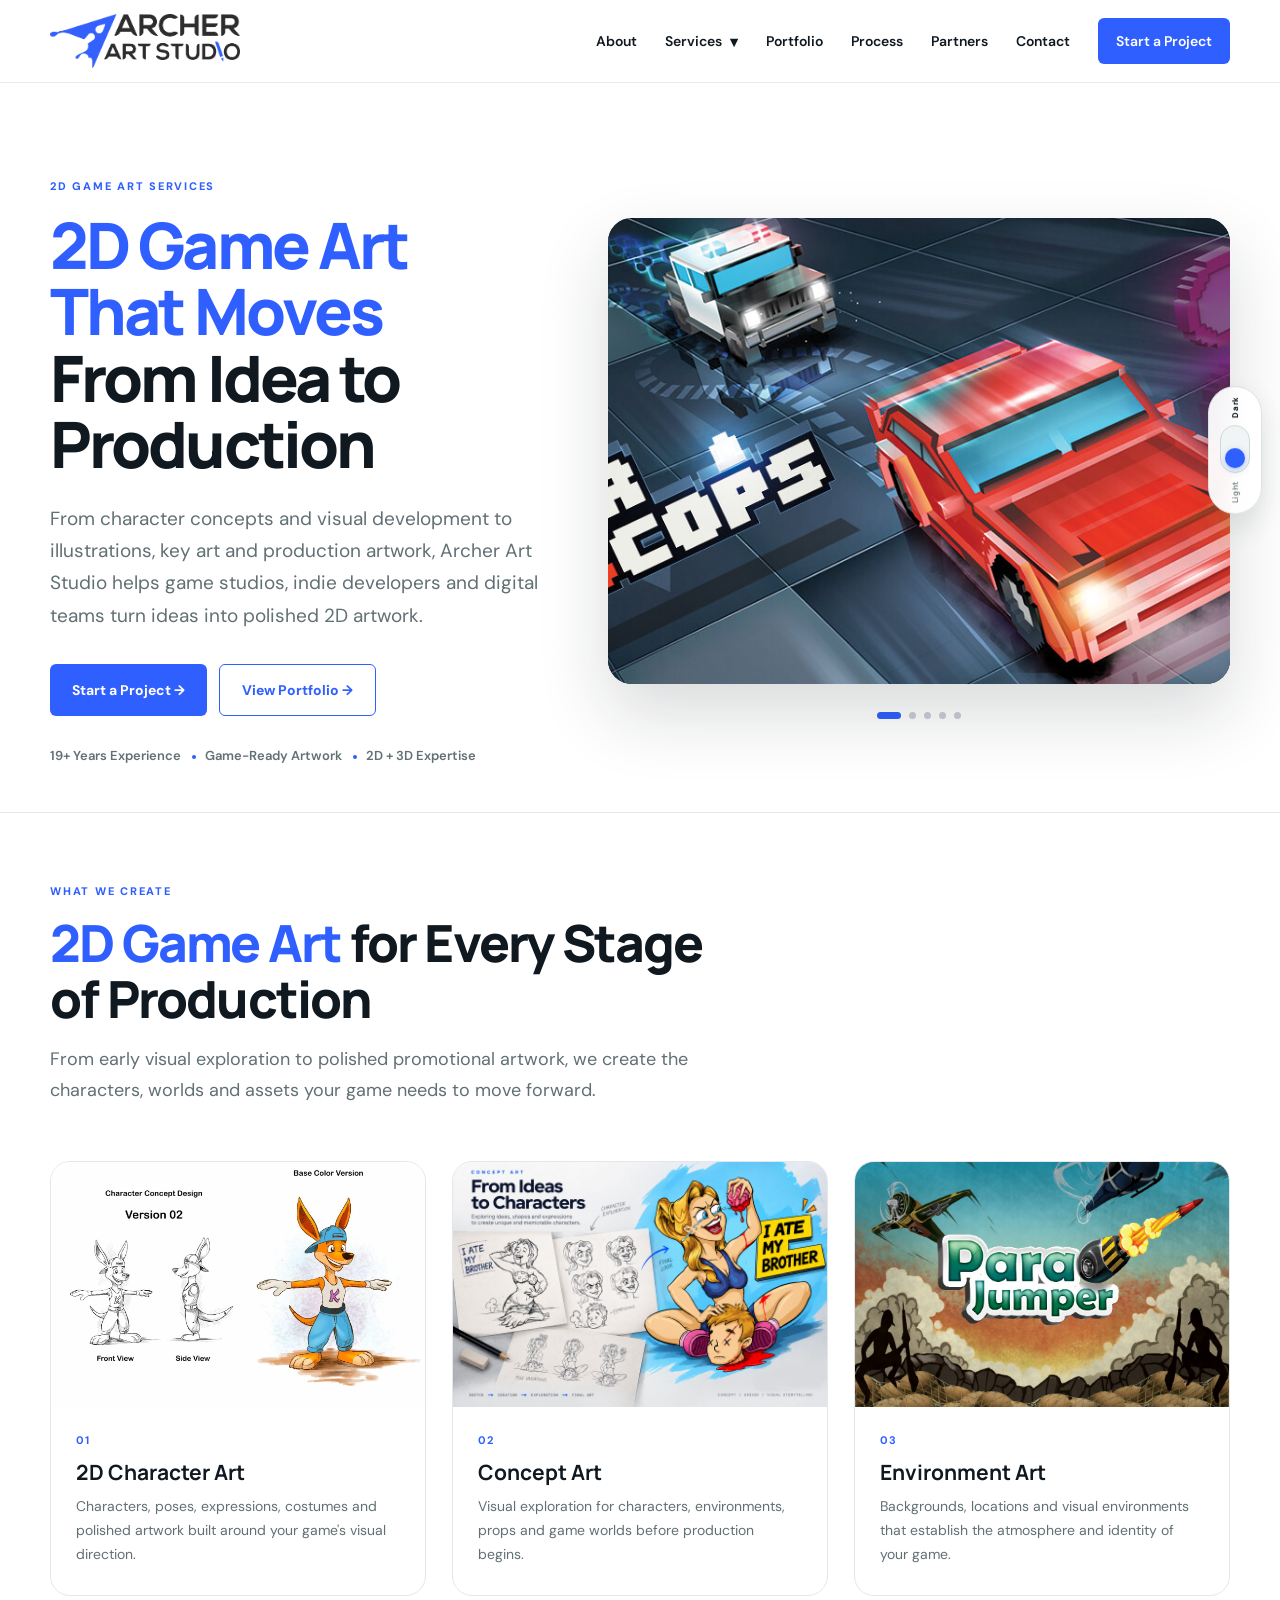
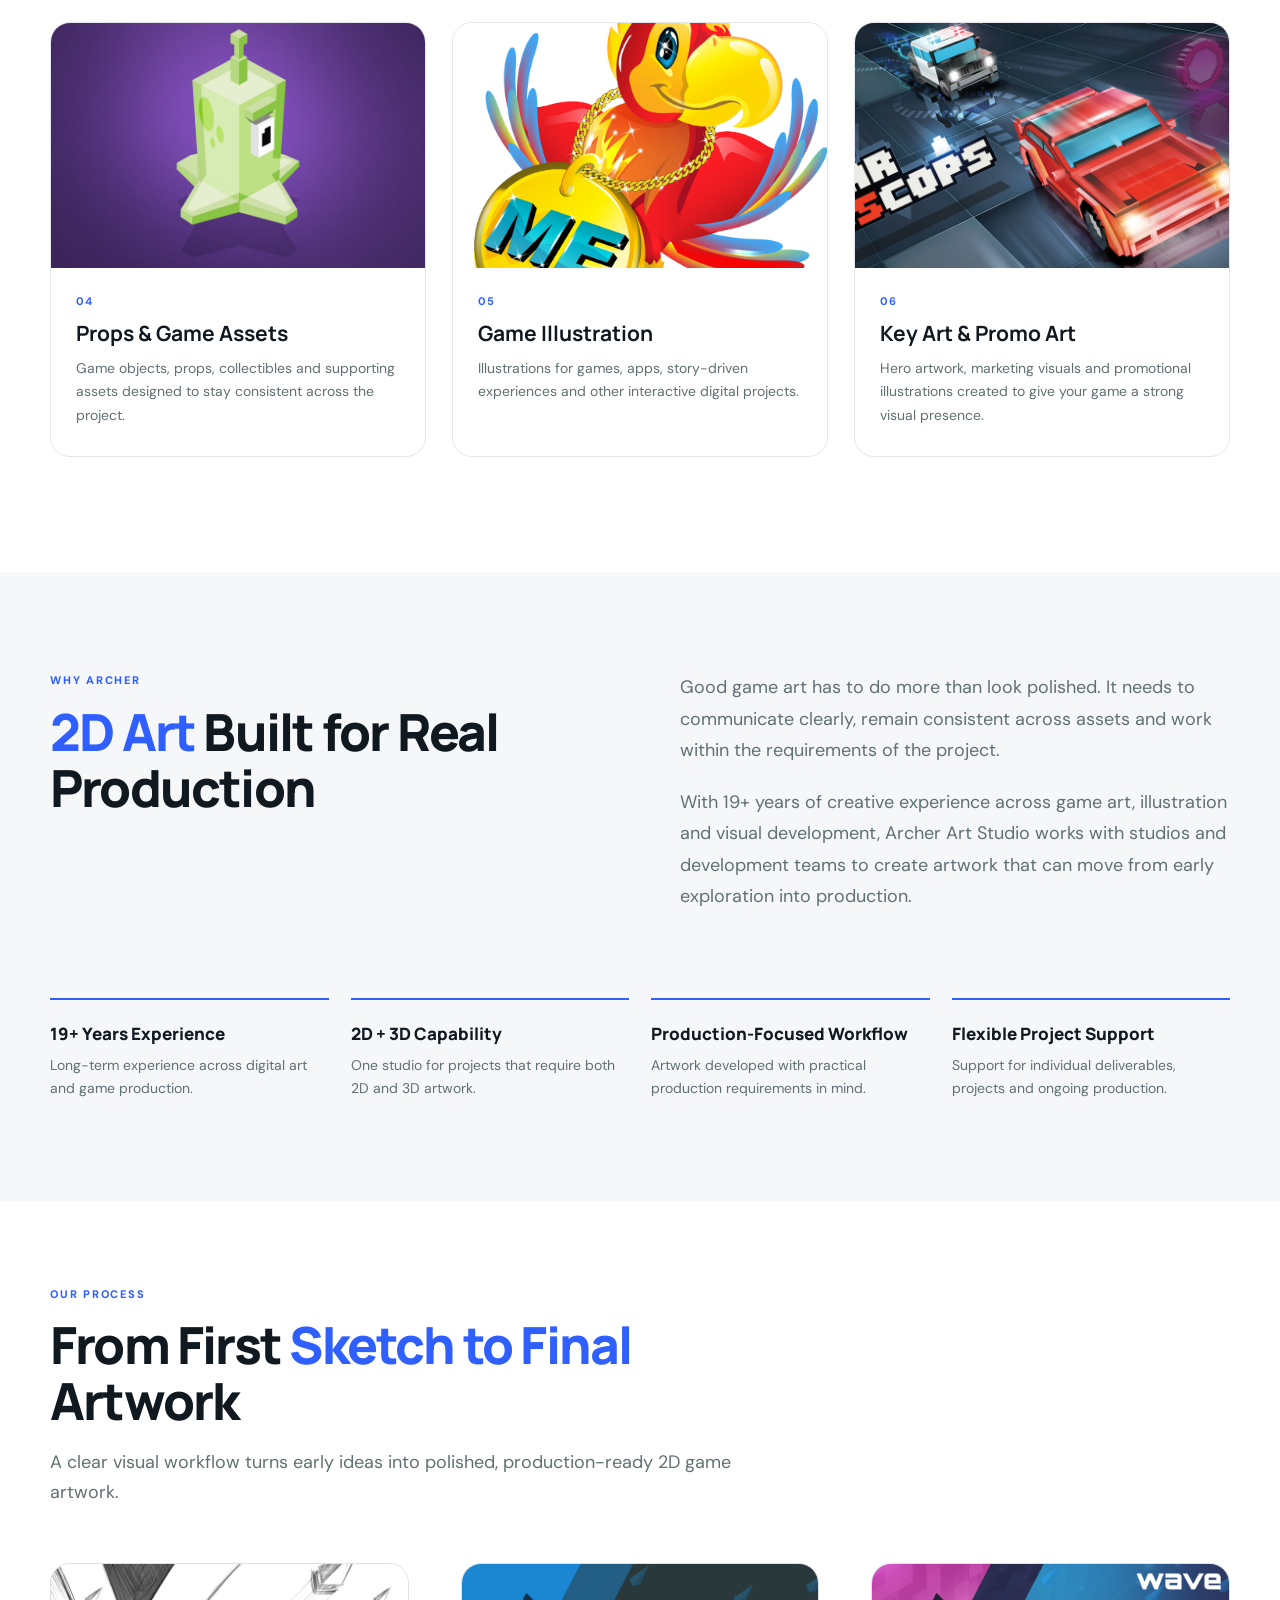
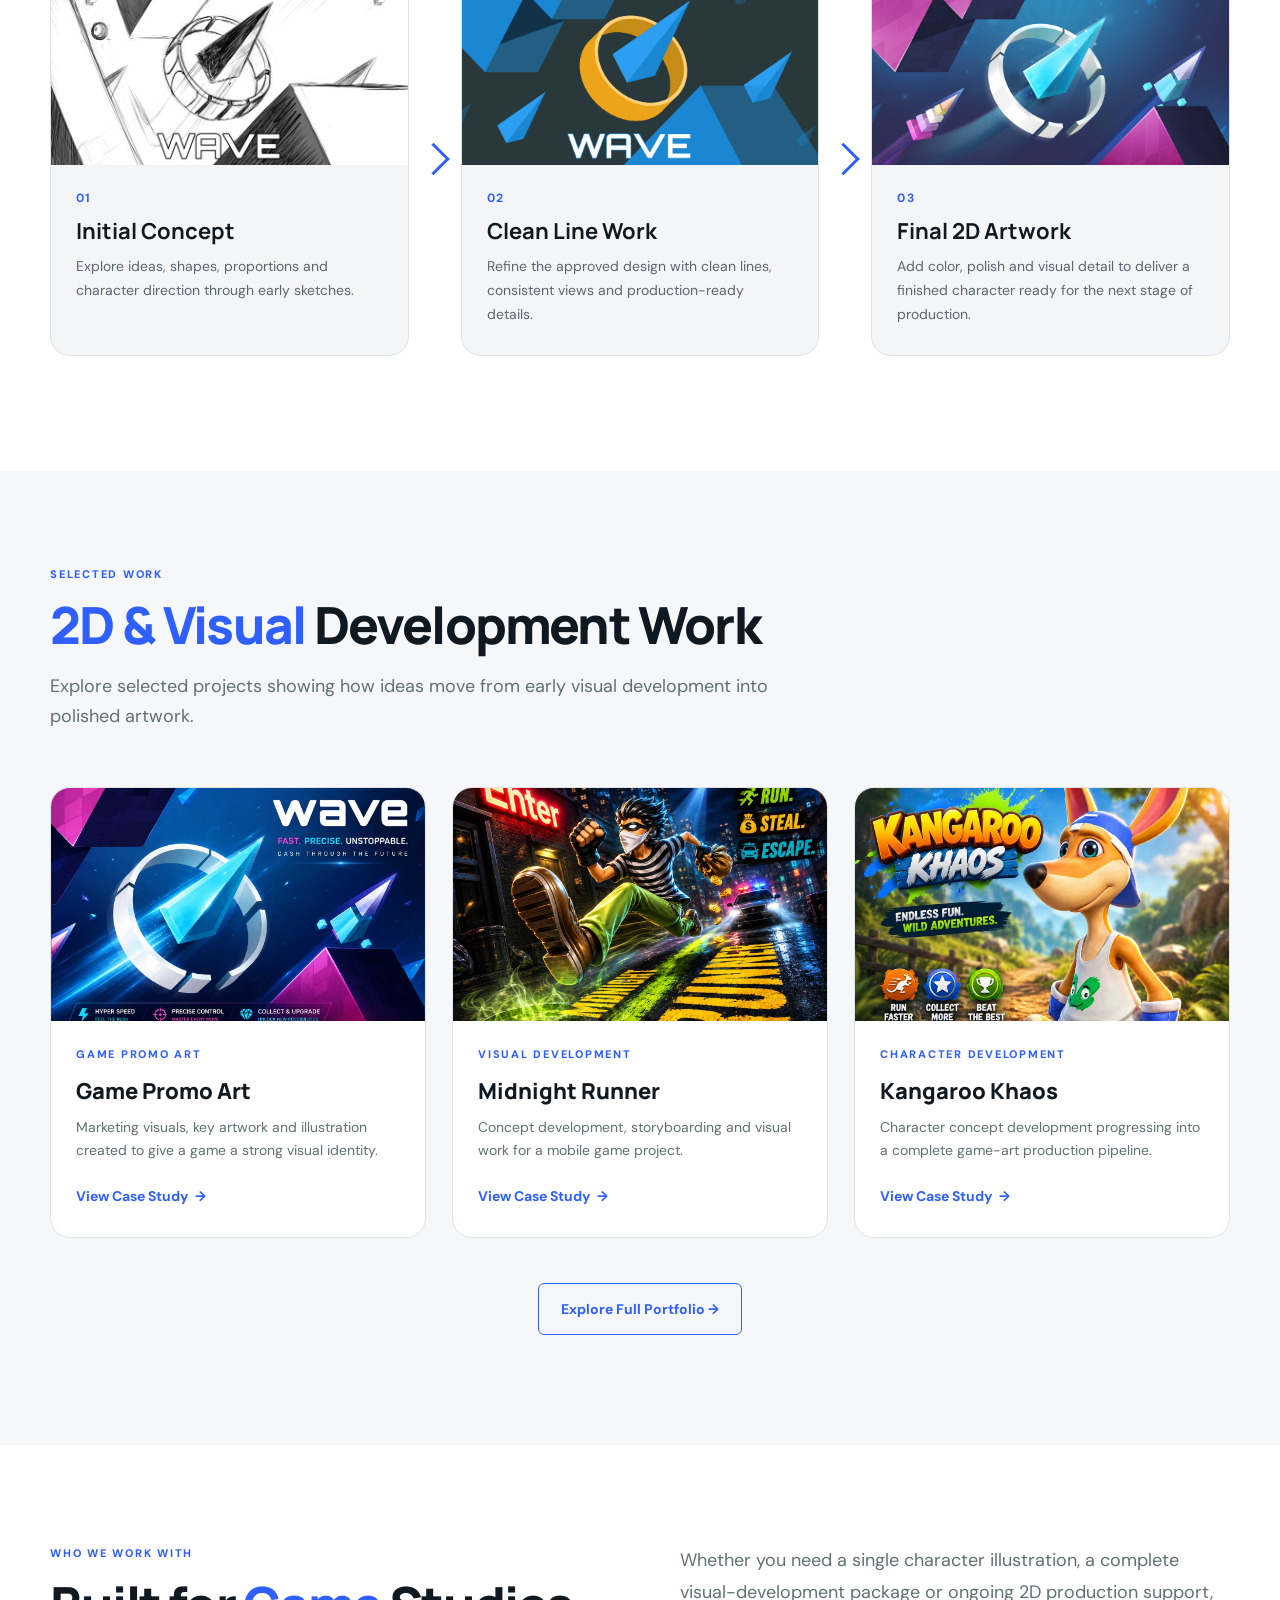
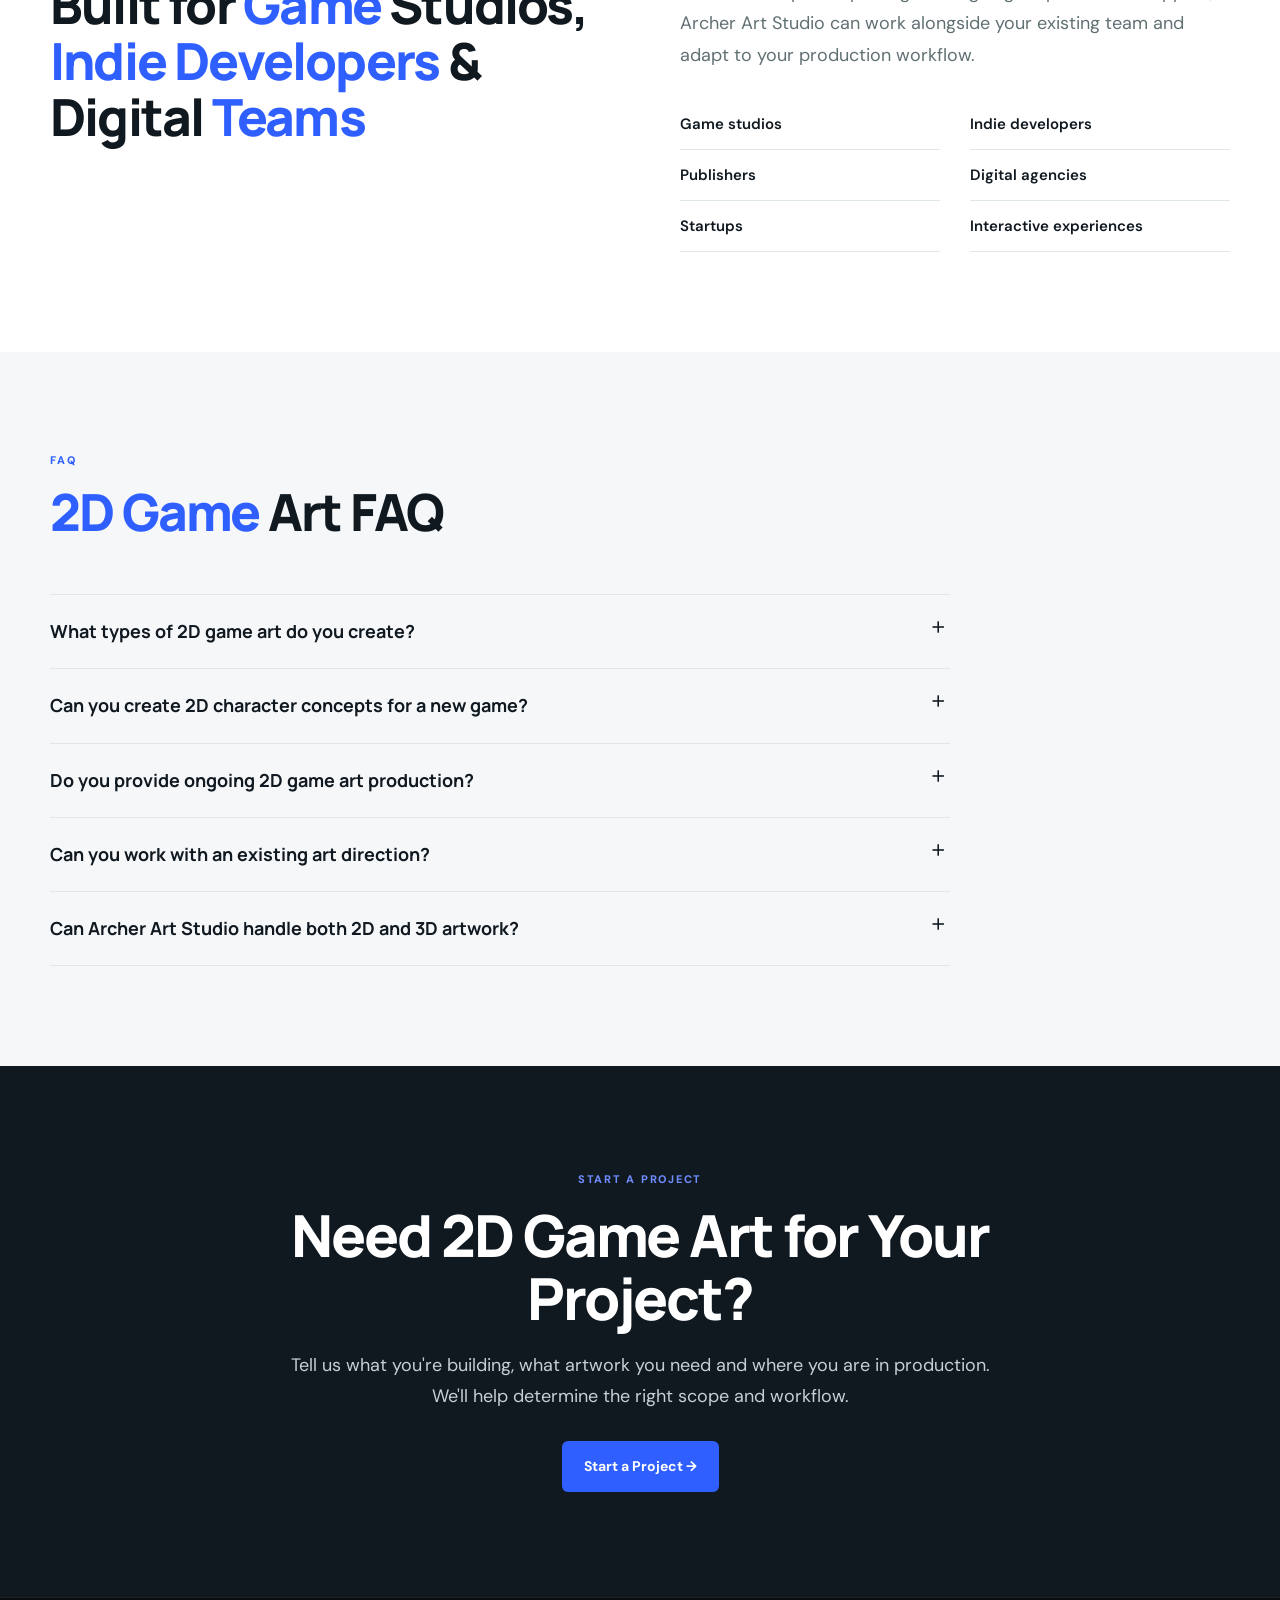
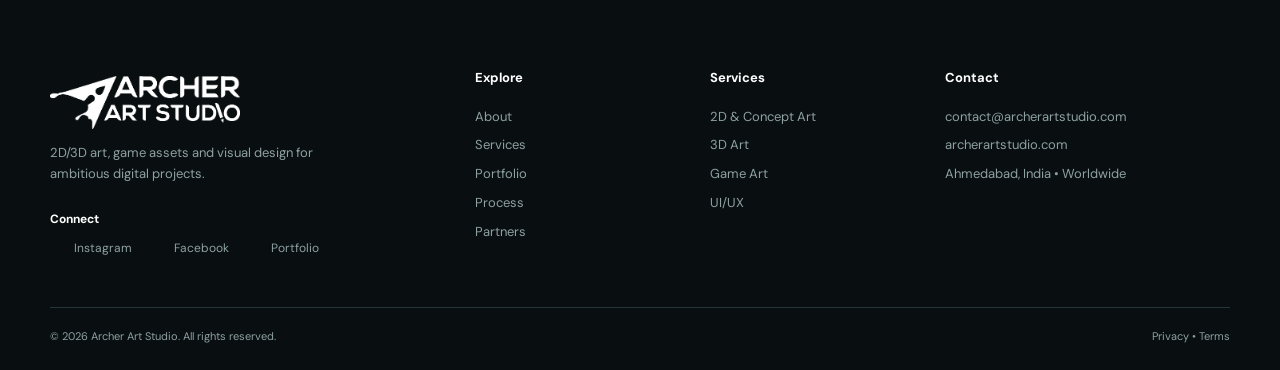
==== commit dbc9ad6d: "Master Templete Create with 2D Game Art New Page Designed" ====
--- a/2d-game-art.html
+++ b/2d-game-art.html
@@ -1,659 +1,116 @@
 <!doctype html>
-<html lang="en">
+<html lang="en"><!-- InstanceBegin template="/Templates/archer-site.dwt" codeOutsideHTMLIsLocked="false" -->
 <head>
 <meta charset="utf-8">
+<meta name="google-site-verification" content="2LvWR_97yC-lxZfOxrT5Doq7GKf-lE_aii_0to8e03Y" />
 <meta name="viewport" content="width=device-width, initial-scale=1">
+<!-- InstanceBeginEditable name="SEO_Head" -->
 <meta name="description" content="Archer Art Studio provides 2D game art, character design, concept art, illustration and visual development for game studios, indie developers and digital teams.">
 <meta property="og:title" content="2D Game Art Services | Archer Art Studio">
 <meta property="og:description" content="2D game art, character design, concept art, illustration and visual development for game studios, indie developers and digital teams.">
-
 <meta property="og:image" content="https://archerartstudio.com/images/archer_art_studio_og.png">
 <meta property="og:url" content="https://archerartstudio.com/2d-game-art.html">
 <meta property="og:type" content="website">
-<title>2D Game Art Services | Characters, Concept Art & Illustration | Archer Art Studio</title>
+<title>2D Game Art Services | Characters, Concept Art &amp; Illustration | Archer Art Studio</title>
+
 <link rel="canonical" href="https://archerartstudio.com/2d-game-art.html">
+<!-- InstanceEndEditable -->
 <link rel="preconnect" href="https://fonts.googleapis.com">
 <link rel="preconnect" href="https://fonts.gstatic.com" crossorigin>
 <link href="https://fonts.googleapis.com/css2?family=DM+Sans:wght@400;500;600;700&family=Manrope:wght@500;600;700;800&display=swap" rel="stylesheet">
 <link rel="stylesheet" href="stylesheet/styles.css">
+<link rel="stylesheet" href="stylesheet/service_pages.css">
 <link rel="icon" type="image/png" sizes="512x512" href="images/favicon.png?v=2">
 <link rel="shortcut icon" href="images/favicon.ico?v=2">
 <link rel="apple-touch-icon" href="images/favicon.png?v=2">
-<style>
-
-/* =========================================================
-   ARCHER ART STUDIO — 2D GAME ART SERVICE PAGE
-   ========================================================= */
-
-.aas-service-page {
-    background: #fff;
-    color: #101820;
-}
-
-
-/* =========================================================
-   HERO
-   ========================================================= */
-
-.aas-service-hero {
-    padding: 105px 0 90px;
-    background: #fff;
-}
-
-.aas-service-hero-inner {
-    max-width: 950px;
-}
-
-.aas-service-hero h1 {
-    max-width: 950px;
-    margin: 16px 0 25px;
-    font-family: Manrope, sans-serif;
-    font-size: clamp(42px, 5vw, 68px);
-    line-height: 1.06;
-    font-weight: 800;
-    letter-spacing: -.045em;
-}
-
-.aas-service-hero-copy {
-    max-width: 800px;
-    margin: 0 0 32px;
-    color: var(--muted);
-    font-size: 19px;
-    line-height: 1.7;
-}
-
-.aas-service-hero-actions {
-    display: flex;
-    flex-wrap: wrap;
-    gap: 12px;
-}
-
-
-/* =========================================================
-   GENERAL SECTIONS
-   ========================================================= */
-
-.aas-service-section {
-    padding: 100px 0;
-    background: #fff;
-}
-
-.aas-service-section-alt {
-    background: #f5f7f9;
-}
-
-.aas-section-heading {
-    max-width: 780px;
-    margin-bottom: 55px;
-}
-
-.aas-section-heading h2 {
-    margin: 12px 0 18px;
-    font-family: Manrope, sans-serif;
-    font-size: clamp(34px, 4vw, 52px);
-    line-height: 1.1;
-    font-weight: 800;
-    letter-spacing: -.035em;
-}
-
-.aas-section-heading > p:last-child {
-    max-width: 720px;
-    margin: 0;
-    color: var(--muted);
-    font-size: 18px;
-    line-height: 1.7;
-}
-
-
-/* =========================================================
-   SERVICE CARDS
-   ========================================================= */
-
-.aas-service-grid {
-    display: grid;
-    grid-template-columns: repeat(3, minmax(0, 1fr));
-    gap: 22px;
-}
-
-.aas-service-card {
-    min-width: 0;
-    padding: 32px;
-    border: 1px solid #e1e6eb;
-    border-radius: 14px;
-    background: #fff;
-    transition:
-        transform .25s ease,
-        box-shadow .25s ease,
-        border-color .25s ease;
-}
-
-.aas-service-card:hover {
-    transform: translateY(-4px);
-    border-color: #d5dce4;
-    box-shadow: 0 14px 35px rgba(20, 30, 45, .08);
-}
-
-.aas-service-card h3 {
-    margin: 0 0 14px;
-    font-family: Manrope, sans-serif;
-    font-size: 20px;
-    line-height: 1.3;
-    font-weight: 800;
-}
-
-.aas-service-card p {
-    margin: 0;
-    color: var(--muted);
-    font-size: 15px;
-    line-height: 1.7;
-}
-
-
-/* =========================================================
-   WHY ARCHER
-   ========================================================= */
-
-.aas-service-two-column {
-    display: grid;
-    grid-template-columns: minmax(0, 1fr) minmax(0, 1fr);
-    gap: 80px;
-    align-items: start;
-}
-
-.aas-service-two-column h2 {
-    margin: 12px 0 0;
-    font-family: Manrope, sans-serif;
-    font-size: clamp(34px, 4vw, 52px);
-    line-height: 1.1;
-    font-weight: 800;
-    letter-spacing: -.035em;
-}
-
-.aas-service-two-column > div:last-child p {
-    margin: 0 0 20px;
-    color: var(--muted);
-    font-size: 18px;
-    line-height: 1.75;
-}
-
-.aas-service-points {
-    display: grid;
-    grid-template-columns: repeat(4, minmax(0, 1fr));
-    gap: 22px;
-    margin-top: 65px;
-}
-
-.aas-service-points > div {
-    padding-top: 22px;
-    border-top: 2px solid var(--teal);
-}
-
-.aas-service-points strong {
-    display: block;
-    margin-bottom: 9px;
-    font-family: Manrope, sans-serif;
-    font-size: 17px;
-    line-height: 1.4;
-    font-weight: 800;
-}
-
-.aas-service-points span {
-    display: block;
-    color: var(--muted);
-    font-size: 14px;
-    line-height: 1.65;
-}
-
-
-/* =========================================================
-   PROCESS
-   ========================================================= */
-
-.aas-process-grid {
-    display: grid;
-    grid-template-columns: repeat(5, minmax(0, 1fr));
-    gap: 18px;
-}
-
-.aas-process-step {
-    min-width: 0;
-    padding: 26px 20px;
-    border-top: 1px solid var(--line);
-}
-
-.aas-process-step > span {
-    display: block;
-    margin-bottom: 20px;
-    color: var(--teal);
-    font-size: 12px;
-    line-height: 1;
-    font-weight: 800;
-    letter-spacing: .15em;
-}
-
-.aas-process-step h3 {
-    margin: 0 0 12px;
-    font-family: Manrope, sans-serif;
-    font-size: 19px;
-    line-height: 1.3;
-    font-weight: 800;
-}
-
-.aas-process-step p {
-    margin: 0;
-    color: var(--muted);
-    font-size: 14px;
-    line-height: 1.65;
-}
-
-
-/* =========================================================
-   SELECTED WORK
-   ========================================================= */
-
-.aas-service-work-grid {
-    display: grid;
-    grid-template-columns: repeat(3, minmax(0, 1fr));
-    gap: 24px;
-}
-
-.aas-service-work-card {
-    min-width: 0;
-    overflow: hidden;
-    border: 1px solid #e1e6eb;
-    border-radius: 14px;
-    background: #fff;
-}
-
-.aas-service-work-card > a:first-child {
-    display: block;
-    overflow: hidden;
-}
-
-.aas-service-work-card img {
-    display: block;
-    width: 100%;
-    height: auto;
-    aspect-ratio: 16 / 10;
-    object-fit: cover;
-    transition: transform .35s ease;
-}
-
-.aas-service-work-card:hover img {
-    transform: scale(1.03);
-}
-
-.aas-service-work-card > div {
-    padding: 26px;
-}
-
-.aas-service-work-card h3 {
-    margin: 8px 0 10px;
-    font-family: Manrope, sans-serif;
-    font-size: 22px;
-    line-height: 1.3;
-    font-weight: 800;
-}
-
-.aas-service-work-card > div > p:not(.aas-eyebrow) {
-    margin: 0 0 18px;
-    color: var(--muted);
-    font-size: 14px;
-    line-height: 1.65;
-}
-
-.aas-service-work-card > div > a {
-    color: var(--teal);
-    font-weight: 700;
-    text-decoration: none;
-}
-
-.aas-service-centered-link {
-    margin-top: 45px;
-    text-align: center;
-}
-
-
-/* =========================================================
-   WHO WE WORK WITH
-   ========================================================= */
-
-.aas-service-list {
-    display: grid;
-    grid-template-columns: repeat(2, minmax(0, 1fr));
-    gap: 0 30px;
-    margin: 28px 0 0;
-    padding: 0;
-    list-style: none;
-}
-
-.aas-service-list li {
-    padding: 13px 0;
-    border-bottom: 1px solid var(--line);
-    font-size: 15px;
-    font-weight: 600;
-}
-
-
-/* =========================================================
-   FAQ
-   ========================================================= */
-
-.aas-faq {
-    max-width: 900px;
-}
-
-.aas-faq details {
-    border-top: 1px solid var(--line);
-}
-
-.aas-faq details:last-child {
-    border-bottom: 1px solid var(--line);
-}
-
-.aas-faq summary {
-    position: relative;
-    padding: 24px 50px 24px 0;
-    cursor: pointer;
-    list-style: none;
-    font-family: Manrope, sans-serif;
-    font-size: 18px;
-    line-height: 1.4;
-    font-weight: 700;
-}
-
-.aas-faq summary::-webkit-details-marker {
-    display: none;
-}
-
-.aas-faq summary::after {
-    content: "+";
-    position: absolute;
-    right: 5px;
-    top: 19px;
-    font-size: 25px;
-    line-height: 1;
-    font-weight: 400;
-}
-
-.aas-faq details[open] summary::after {
-    content: "−";
-}
-
-.aas-faq details p {
-    max-width: 800px;
-    margin: -3px 0 24px;
-    color: var(--muted);
-    font-size: 15px;
-    line-height: 1.7;
-}
-
-
-/* =========================================================
-   FINAL CTA
-   ========================================================= */
-
-.aas-service-cta {
-    padding: 105px 0;
-    background: #101820;
-    color: #fff;
-    text-align: center;
-}
-
-.aas-service-cta .aas-container {
-    max-width: 900px;
-}
-
-.aas-service-cta .aas-eyebrow {
-    color: #6f8cff;
-}
-
-.aas-service-cta h2 {
-    margin: 14px 0 20px;
-    font-family: Manrope, sans-serif;
-    font-size: clamp(36px, 5vw, 58px);
-    line-height: 1.1;
-    font-weight: 800;
-    letter-spacing: -.035em;
-}
-
-.aas-service-cta > .aas-container > p:not(.aas-eyebrow) {
-    max-width: 700px;
-    margin: 0 auto 30px;
-    color: #c7ced7;
-    font-size: 18px;
-    line-height: 1.7;
-}
-
-
-/* =========================================================
-   LOGO
-   ========================================================= */
-
-.aas-service-page .aas-logo-image .aas-logo-light {
-    display: block !important;
-}
-
-.aas-service-page .aas-logo-image .aas-logo-dark {
-    display: none !important;
-}
-
-.aas-service-page .aas-logo-image img {
-    display: block;
-    width: 190px;
-    height: auto;
-    max-height: 54px;
-    object-fit: contain;
-}
-
-
-/* =========================================================
-   DARK MODE
-   ========================================================= */
-
-.dark-mode.aas-service-page,
-.aas-service-page.dark-mode {
-    background: #0d1215 !important;
-    color: #f2f5f5 !important;
-}
-
-.dark-mode.aas-service-page .aas-service-hero,
-.aas-service-page.dark-mode .aas-service-hero {
-    background: #0d1215 !important;
-}
-
-.dark-mode.aas-service-page .aas-service-section,
-.aas-service-page.dark-mode .aas-service-section {
-    background: #0d1215 !important;
-}
-
-.dark-mode.aas-service-page .aas-service-section-alt,
-.aas-service-page.dark-mode .aas-service-section-alt {
-    background: #11191d !important;
-}
-
-.dark-mode.aas-service-page .aas-service-hero h1,
-.dark-mode.aas-service-page .aas-section-heading h2,
-.dark-mode.aas-service-page .aas-service-two-column h2,
-.dark-mode.aas-service-page .aas-service-card h3,
-.dark-mode.aas-service-page .aas-service-work-card h3,
-.dark-mode.aas-service-page .aas-process-step h3,
-.aas-service-page.dark-mode .aas-service-hero h1,
-.aas-service-page.dark-mode .aas-section-heading h2,
-.aas-service-page.dark-mode .aas-service-two-column h2,
-.aas-service-page.dark-mode .aas-service-card h3,
-.aas-service-page.dark-mode .aas-service-work-card h3,
-.aas-service-page.dark-mode .aas-process-step h3 {
-    color: #f2f5f5 !important;
-}
-
-.dark-mode.aas-service-page .aas-service-hero-copy,
-.dark-mode.aas-service-page .aas-section-heading > p:last-child,
-.dark-mode.aas-service-page .aas-service-card p,
-.dark-mode.aas-service-page .aas-service-two-column p,
-.dark-mode.aas-service-page .aas-service-points span,
-.dark-mode.aas-service-page .aas-process-step p,
-.dark-mode.aas-service-page .aas-service-work-card p,
-.dark-mode.aas-service-page .aas-service-list li,
-.dark-mode.aas-service-page .aas-faq details p,
-.aas-service-page.dark-mode .aas-service-hero-copy,
-.aas-service-page.dark-mode .aas-section-heading > p:last-child,
-.aas-service-page.dark-mode .aas-service-card p,
-.aas-service-page.dark-mode .aas-service-two-column p,
-.aas-service-page.dark-mode .aas-service-points span,
-.aas-service-page.dark-mode .aas-process-step p,
-.aas-service-page.dark-mode .aas-service-work-card p,
-.aas-service-page.dark-mode .aas-service-list li,
-.aas-service-page.dark-mode .aas-faq details p {
-    color: #aeb9bd !important;
-}
-
-.dark-mode.aas-service-page .aas-service-card,
-.dark-mode.aas-service-page .aas-service-work-card,
-.aas-service-page.dark-mode .aas-service-card,
-.aas-service-page.dark-mode .aas-service-work-card {
-    background: #151d21 !important;
-    border-color: #2d3a40 !important;
-}
-
-.dark-mode.aas-service-page .aas-process-step,
-.dark-mode.aas-service-page .aas-service-list li,
-.dark-mode.aas-service-page .aas-faq details,
-.aas-service-page.dark-mode .aas-process-step,
-.aas-service-page.dark-mode .aas-service-list li,
-.aas-service-page.dark-mode .aas-faq details {
-    border-color: #2d3a40 !important;
-}
-
-.dark-mode.aas-service-page .aas-service-points > div,
-.aas-service-page.dark-mode .aas-service-points > div {
-    border-top-color: #6f8cff;
-}
-
-.dark-mode.aas-service-page .aas-service-work-card > div > a,
-.aas-service-page.dark-mode .aas-service-work-card > div > a {
-    color: #6f8cff;
-}
-
-.dark-mode.aas-service-page .aas-service-page .aas-logo-image .aas-logo-light,
-.dark-mode.aas-service-page .aas-logo-image .aas-logo-light,
-.aas-service-page.dark-mode .aas-logo-image .aas-logo-light {
-    display: none !important;
-}
-
-.dark-mode.aas-service-page .aas-logo-image .aas-logo-dark,
-.aas-service-page.dark-mode .aas-logo-image .aas-logo-dark {
-    display: block !important;
-}
-
-
-/* =========================================================
-   TABLET
-   ========================================================= */
-
-@media (max-width: 900px) {
-
-    .aas-service-hero {
-        padding: 80px 0 70px;
-    }
-
-    .aas-service-grid,
-    .aas-service-work-grid {
-        grid-template-columns: repeat(2, minmax(0, 1fr));
-    }
-
-    .aas-service-two-column {
-        grid-template-columns: 1fr;
-        gap: 35px;
-    }
-
-    .aas-service-points {
-        grid-template-columns: repeat(2, minmax(0, 1fr));
-    }
-
-    .aas-process-grid {
-        grid-template-columns: repeat(2, minmax(0, 1fr));
-    }
-
-}
-
-
-/* =========================================================
-   MOBILE
-   ========================================================= */
-
-@media (max-width: 600px) {
-
-    .aas-service-hero {
-        padding: 60px 0 55px;
-    }
-
-    .aas-service-hero h1 {
-        font-size: 42px;
-    }
-
-    .aas-service-hero-copy {
-        font-size: 16px;
-    }
-
-    .aas-service-section {
-        padding: 70px 0;
-    }
-
-    .aas-service-grid,
-    .aas-service-work-grid,
-    .aas-service-points,
-    .aas-process-grid,
-    .aas-service-list {
-        grid-template-columns: 1fr;
-    }
-
-    .aas-section-heading {
-        margin-bottom: 38px;
-    }
-
-    .aas-service-card {
-        padding: 26px;
-    }
-
-    .aas-service-two-column {
-        gap: 25px;
-    }
-
-    .aas-service-list {
-        margin-top: 20px;
-    }
-
-    .aas-service-cta {
-        padding: 75px 0;
-    }
-
-    .aas-service-page .aas-logo-image img {
-        width: 165px;
-    }
-
-}
-
-</style>
+
 </head>
-
-<body class="aas-portfolio-page">
+<body class="aas-service-page">
 <header class="aas-site-header">
-  <div class="aas-container aas-nav"> <a class="aas-brand aas-logo-image" href="index.html" aria-label="Archer Art Studio home"> <img class="aas-logo-light" src="images/archer-logo-transparent.png" alt="Archer Art Studio"> <img class="aas-logo-dark" src="images/archer-logo-dark.png" alt="" aria-hidden="true"> </a>
-    <button class="aas-menu-toggle" aria-label="Open menu" aria-expanded="false">☰</button>
-    <nav class="aas-menu"> <a href="index.html#aas-about">About</a> <a href="index.html#aas-services">Services</a> <a href="portfolio.html" aria-current="page"><b style="color: #2F5FFF">Portfolio</b></a> <a href="index.html#aas-process">Process</a> <a href="index.html#aas-partners">Partners</a> <a href="index.html#aas-contact">Contact</a> <a class="aas-nav-cta" href="index.html#aas-contact">Start a Project</a> </nav>
+  <div class="aas-container aas-nav">
+
+    <a class="aas-brand aas-logo-image"
+       href="index.html"
+       aria-label="Archer Art Studio home">
+      <img class="aas-logo-light"
+           src="images/archer-logo-transparent.png"
+           alt="Archer Art Studio">
+      <img class="aas-logo-dark"
+           src="images/archer-logo-dark.png"
+           alt=""
+           aria-hidden="true">
+    </a>
+
+    <button class="aas-menu-toggle"
+            aria-label="Open menu"
+            aria-expanded="false">
+      ☰
+    </button>
+
+    <nav class="aas-menu">
+
+      <a href="index.html#aas-about">
+        About
+      </a>
+
+      <details class="aas-nav-dropdown">
+        <summary>Services</summary>
+
+        <div class="aas-dropdown-menu">
+          <a href="index.html#aas-services">
+            All Services
+          </a>
+
+          <a href="2d-game-art.html">
+            2D Game Art
+          </a>
+
+          <a href="3d-game-art.html">
+            3D Game Art
+          </a>
+        </div>
+      </details>
+
+      <a href="portfolio.html">
+        Portfolio
+      </a>
+
+      <a href="index.html#aas-process">
+        Process
+      </a>
+
+      <a href="index.html#aas-partners">
+        Partners
+      </a>
+
+      <a href="index.html#aas-contact">
+        Contact
+      </a>
+
+      <a class="aas-nav-cta"
+         href="index.html#aas-contact">
+        Start a Project
+      </a>
+
+    </nav>
+
   </div>
 </header>
+<!-- InstanceBeginEditable name="Main_Content" -->
 <main>
 
   <!-- 2D GAME ART HERO -->
-  <section class="aas-service-hero">
-    <div class="aas-container">
-      <div class="aas-service-hero-inner">
-
+<section class="aas-service-hero aas-2d-hero">
+  <div class="aas-container">
+    <div class="aas-2d-hero-grid">
+
+      <div class="aas-2d-hero-content">
         <p class="aas-eyebrow">2D GAME ART SERVICES</p>
 
-        <h1>2D Game Art That Moves From Idea to Production</h1>
+        <h1>
+  <span class="aas-2d-hero-highlight">2D Game Art<br>That Moves</span><br>
+  From Idea to Production
+</h1>
 
         <p class="aas-service-hero-copy">
           From character concepts and visual development to illustrations,
@@ -671,82 +128,228 @@
           </a>
         </div>
 
-      </div>
-    </div>
-  </section>
-
-
-  <!-- SERVICES -->
-  <section class="aas-service-section">
-    <div class="aas-container">
-
-      <div class="aas-section-heading">
-        <p class="aas-eyebrow">WHAT WE DO</p>
-
-        <h2>2D Game Art Services</h2>
-
-        <p>
-          We create 2D artwork for games and interactive projects,
-          supporting teams from early visual exploration through final
-          production artwork.
-        </p>
-      </div>
-
-      <div class="aas-service-grid">
-
-        <article class="aas-service-card">
-          <h3>Character Art</h3>
-          <p>
-            Character concepts, silhouettes, poses, expressions, costumes
-            and polished character artwork designed around your project's
-            visual direction.
-          </p>
-        </article>
-
-        <article class="aas-service-card">
+        <div class="aas-2d-hero-meta">
+          <span>19+ Years Experience</span>
+          <span>Game-Ready Artwork</span>
+          <span>2D + 3D Expertise</span>
+        </div>
+      </div>
+
+      <div class="aas-2d-hero-visual">
+
+        <div class="aas-2d-slider" aria-label="Selected 2D game artwork">
+
+          <div class="aas-2d-slide is-active">
+            <img
+              src="images/2d_game_Art_page/Game_Promo_Image_01.jpg"
+              alt="Car Rush 2D game promotional artwork by Archer Art Studio"
+            >
+          </div>
+
+          <div class="aas-2d-slide">
+            <img
+              src="images/2d_game_Art_page/Pebble_Pop.jpg"
+              alt="Pebble Pop 2D game artwork by Archer Art Studio"
+            >
+          </div>
+
+          <div class="aas-2d-slide">
+            <img
+              src="images/2d_game_Art_page/Wave_Promo_Art.jpg"
+              alt="Wave game promotional artwork by Archer Art Studio"
+            >
+          </div>
+
+          <div class="aas-2d-slide">
+            <img
+              src="images/2d_game_Art_page/Aim_Dots_Promo_Art.jpg"
+              alt="Aim Dots game artwork by Archer Art Studio"
+            >
+          </div>
+
+          <div class="aas-2d-slide">
+            <img
+              src="images/2d_game_Art_page/Shoot_them_All_Title_Screen.jpg"
+              alt="Shoot Them All game artwork by Archer Art Studio"
+            >
+          </div>
+
+          <button
+            class="aas-2d-slider-arrow aas-2d-slider-prev"
+            type="button"
+            aria-label="Previous artwork"
+          >
+            ‹
+          </button>
+
+          <button
+            class="aas-2d-slider-arrow aas-2d-slider-next"
+            type="button"
+            aria-label="Next artwork"
+          >
+            ›
+          </button>
+
+        </div>
+
+        <div class="aas-2d-slider-dots" aria-label="Artwork navigation">
+          <button type="button" class="is-active" aria-label="Show artwork 1"></button>
+          <button type="button" aria-label="Show artwork 2"></button>
+          <button type="button" aria-label="Show artwork 3"></button>
+          <button type="button" aria-label="Show artwork 4"></button>
+          <button type="button" aria-label="Show artwork 5"></button>
+        </div>
+
+      </div>
+
+    </div>
+  </div>
+</section>
+
+
+  <!-- WHAT WE CREATE -->
+<section class="aas-service-section aas-2d-create-section">
+  <div class="aas-container">
+
+    <div class="aas-section-heading aas-2d-create-heading">
+      <p class="aas-eyebrow">WHAT WE CREATE</p>
+
+        <h2>
+  <span class="aas-2d-create-highlight">2D Game Art</span>
+  for Every Stage of Production
+</h2>
+
+      <p>
+        From early visual exploration to polished promotional artwork,
+        we create the characters, worlds and assets your game needs to move forward.
+      </p>
+    </div>
+
+    <div class="aas-2d-create-grid">
+
+      <!-- CHARACTER ART -->
+      <article class="aas-2d-create-card">
+        <div class="aas-2d-create-image">
+          <img
+            src="images/kangaroo_khaos/character-concept-color-user.jpeg"
+            alt="2D character artwork created by Archer Art Studio"
+          >
+        </div>
+
+        <div class="aas-2d-create-content">
+          <span class="aas-2d-create-number">01</span>
+          <h3>2D Character Art</h3>
+          <p>
+            Characters, poses, expressions, costumes and polished artwork
+            built around your game's visual direction.
+          </p>
+        </div>
+      </article>
+
+
+      <!-- CONCEPT ART -->
+      <article class="aas-2d-create-card">
+        <div class="aas-2d-create-image">
+          <img
+            src="images/2d_game_Art_page/I_Ate_My_Brother_Concept.jpg"
+            alt="2D concept art and character development created by Archer Art Studio"
+          >
+        </div>
+
+        <div class="aas-2d-create-content">
+          <span class="aas-2d-create-number">02</span>
           <h3>Concept Art</h3>
           <p>
             Visual exploration for characters, environments, props and
             game worlds before production begins.
           </p>
-        </article>
-
-        <article class="aas-service-card">
+        </div>
+      </article>
+
+
+      <!-- ENVIRONMENT ART -->
+      <article class="aas-2d-create-card">
+        <div class="aas-2d-create-image">
+          <img
+            src="images/2d_game_Art_page/parajumper_Title_Screen.jpg"
+            alt="2D game environment and background artwork created by Archer Art Studio"
+          >
+        </div>
+
+        <div class="aas-2d-create-content">
+          <span class="aas-2d-create-number">03</span>
+          <h3>Environment Art</h3>
+          <p>
+            Backgrounds, locations and visual environments that establish
+            the atmosphere and identity of your game.
+          </p>
+        </div>
+      </article>
+
+
+      <!-- PROPS -->
+      <article class="aas-2d-create-card">
+        <div class="aas-2d-create-image">
+          <img
+            src="images/2d_game_Art_page/Enemy_01.jpg"
+            alt="Stylized 2D game asset created by Archer Art Studio"
+          >
+        </div>
+
+        <div class="aas-2d-create-content">
+          <span class="aas-2d-create-number">04</span>
+          <h3>Props &amp; Game Assets</h3>
+          <p>
+            Game objects, props, collectibles and supporting assets designed
+            to stay consistent across the project.
+          </p>
+        </div>
+      </article>
+
+
+      <!-- ILLUSTRATION -->
+      <article class="aas-2d-create-card">
+        <div class="aas-2d-create-image">
+          <img
+            src="images/2d_game_Art_page/bhomiyo.jpg"
+            alt="Game illustration created by Archer Art Studio"
+          >
+        </div>
+
+        <div class="aas-2d-create-content">
+          <span class="aas-2d-create-number">05</span>
           <h3>Game Illustration</h3>
           <p>
-            Illustrations for games, apps, story-driven experiences,
-            digital products and other interactive projects.
-          </p>
-        </article>
-
-        <article class="aas-service-card">
-          <h3>Environment &amp; Prop Art</h3>
-          <p>
-            2D environments, backgrounds, props and visual elements that
-            establish the look and atmosphere of a game.
-          </p>
-        </article>
-
-        <article class="aas-service-card">
-          <h3>Key Art &amp; Promotional Artwork</h3>
-          <p>
-            Hero artwork, marketing visuals, launch graphics and
-            promotional illustrations for games and digital products.
-          </p>
-        </article>
-
-        <article class="aas-service-card">
-          <h3>Visual Development</h3>
-          <p>
-            Exploration of style, color, shape and visual direction to
-            establish a consistent art language for your project.
-          </p>
-        </article>
-
-      </div>
-
-    </div>
-  </section>
+            Illustrations for games, apps, story-driven experiences and
+            other interactive digital projects.
+          </p>
+        </div>
+      </article>
+
+
+      <!-- KEY ART -->
+      <article class="aas-2d-create-card">
+        <div class="aas-2d-create-image">
+          <img
+            src="images/2d_game_Art_page/Game_Promo_Image_01.jpg"
+            alt="Game promotional artwork created by Archer Art Studio"
+          >
+        </div>
+
+        <div class="aas-2d-create-content">
+          <span class="aas-2d-create-number">06</span>
+          <h3>Key Art &amp; Promo Art</h3>
+          <p>
+            Hero artwork, marketing visuals and promotional illustrations
+            created to give your game a strong visual presence.
+          </p>
+        </div>
+      </article>
+
+    </div>
+
+  </div>
+</section>
 
 
   <!-- WHY ARCHER -->
@@ -758,7 +361,7 @@
         <div>
           <p class="aas-eyebrow">WHY ARCHER</p>
 
-          <h2>2D Art Built for Real Production</h2>
+            <h2><span class="aas-2d-create-highlight">2D Art</span> Built for Real Production</h2>
         </div>
 
         <div>
@@ -808,172 +411,216 @@
 
 
   <!-- PROCESS -->
-  <section class="aas-service-section">
-    <div class="aas-container">
-
-      <div class="aas-section-heading">
-        <p class="aas-eyebrow">OUR PROCESS</p>
-
-        <h2>From Concept to Final Artwork</h2>
-
-        <p>
-          A clear workflow keeps the creative direction aligned while
-          allowing room for feedback and refinement.
-        </p>
-      </div>
-
-      <div class="aas-process-grid">
-
-        <div class="aas-process-step">
-          <span>01</span>
-          <h3>Discover</h3>
-          <p>
-            Understand the game, audience, references and production
-            requirements.
-          </p>
-        </div>
-
-        <div class="aas-process-step">
-          <span>02</span>
-          <h3>Explore</h3>
-          <p>
-            Develop concepts, silhouettes, composition, color and
-            visual direction.
-          </p>
-        </div>
-
-        <div class="aas-process-step">
-          <span>03</span>
-          <h3>Create</h3>
-          <p>
-            Produce the approved artwork with consistency and attention
-            to detail.
-          </p>
-        </div>
-
-        <div class="aas-process-step">
-          <span>04</span>
-          <h3>Refine</h3>
-          <p>
-            Review, iterate and polish the artwork based on project
-            feedback.
-          </p>
-        </div>
-
-        <div class="aas-process-step">
-          <span>05</span>
-          <h3>Deliver</h3>
-          <p>
-            Provide final artwork in the formats and specifications
-            required by the project.
-          </p>
-        </div>
-
-      </div>
-
-    </div>
-  </section>
+<section class="aas-service-section aas-2d-process-section">
+  <div class="aas-container">
+
+    <div class="aas-section-heading aas-2d-process-heading">
+      <p class="aas-eyebrow">OUR PROCESS</p>
+
+      <h2>
+        From First <span class="aas-2d-create-highlight">Sketch to Final</span> Artwork
+      </h2>
+
+      <p>
+        A clear visual workflow turns early ideas into polished,
+        production-ready 2D game artwork.
+      </p>
+    </div>
+
+    <div class="aas-2d-process-flow">
+
+      <!-- STEP 01 -->
+      <article class="aas-2d-process-card">
+        <div class="aas-2d-process-image">
+          <img
+  src="images/Game_Promo_Art/Wave/WAVE_Sketch_2.jpg"
+  alt="Initial sketch for Wave game artwork by Archer Art Studio"
+  loading="lazy"
+>
+        </div>
+
+        <div class="aas-2d-process-content">
+          <span class="aas-2d-process-number">01</span>
+          <h3>Initial Concept</h3>
+          <p>
+            Explore ideas, shapes, proportions and character direction
+            through early sketches.
+          </p>
+        </div>
+      </article>
+
+
+      <!-- ARROW 01 -->
+      <div class="aas-2d-process-arrow" aria-hidden="true">
+        <span></span>
+      </div>
+
+
+      <!-- STEP 02 -->
+      <article class="aas-2d-process-card">
+        <div class="aas-2d-process-image">
+          <img
+  src="images/Game_Promo_Art/Wave/Wave_Vector.jpg"
+  alt="Clean vector artwork for Wave game by Archer Art Studio"
+  loading="lazy"
+>
+        </div>
+
+        <div class="aas-2d-process-content">
+          <span class="aas-2d-process-number">02</span>
+          <h3>Clean Line Work</h3>
+          <p>
+            Refine the approved design with clean lines, consistent views
+            and production-ready details.
+          </p>
+        </div>
+      </article>
+
+
+      <!-- ARROW 02 -->
+      <div class="aas-2d-process-arrow" aria-hidden="true">
+        <span></span>
+      </div>
+
+
+      <!-- STEP 03 -->
+      <article class="aas-2d-process-card">
+        <div class="aas-2d-process-image">
+          <img
+  src="images/Game_Promo_Art/Wave/Wave_Final.jpg"
+  alt="Final 2D Wave game artwork by Archer Art Studio"
+  loading="lazy"
+>
+        </div>
+
+        <div class="aas-2d-process-content">
+          <span class="aas-2d-process-number">03</span>
+          <h3>Final 2D Artwork</h3>
+          <p>
+            Add color, polish and visual detail to deliver a finished
+            character ready for the next stage of production.
+          </p>
+        </div>
+      </article>
+
+    </div>
+
+  </div>
+</section>
 
 
   <!-- SELECTED WORK -->
-  <section class="aas-service-section aas-service-section-alt">
-    <div class="aas-container">
-
-      <div class="aas-section-heading">
-        <p class="aas-eyebrow">SELECTED WORK</p>
-
-        <h2>2D &amp; Visual Development Work</h2>
-
-        <p>
-          Explore selected projects showing how ideas move from early
-          visual development into polished artwork.
-        </p>
-      </div>
-
-
-      <div class="aas-service-work-grid">
-
-        <article class="aas-service-work-card">
+<section class="aas-service-section aas-service-section-alt aas-2d-selected-section">
+  <div class="aas-container">
+
+    <div class="aas-section-heading aas-2d-selected-heading">
+      <p class="aas-eyebrow">SELECTED WORK</p>
+
+      <h2>
+        <span class="aas-2d-create-highlight">2D &amp; Visual</span>
+        Development Work
+      </h2>
+
+      <p>
+        Explore selected projects showing how ideas move from early
+        visual development into polished artwork.
+      </p>
+    </div>
+
+
+    <div class="aas-2d-selected-grid">
+
+      <!-- GAME PROMO ART -->
+      <article class="aas-2d-selected-card">
+        <a class="aas-2d-selected-image" href="game-promo-art.html">
+          <img
+            src="images/Game_Promo_Art/Wave_Thumb_1280X900.jpg"
+            alt="Wave game promotional artwork created by Archer Art Studio"
+            loading="lazy"
+          >
+        </a>
+
+        <div class="aas-2d-selected-content">
+          <p class="aas-eyebrow">GAME PROMO ART</p>
+
+          <h3>Game Promo Art</h3>
+
+          <p>
+            Marketing visuals, key artwork and illustration created
+            to give a game a strong visual identity.
+          </p>
+
           <a href="game-promo-art.html">
-            <img
-              src="images/Game_Promo_Art/Wave_Thumb_1280X900.jpg"
-              alt="Game promotional artwork created by Archer Art Studio"
-              loading="lazy"
-            >
+            View Case Study <span>→</span>
           </a>
-
-          <div>
-            <p class="aas-eyebrow">GAME PROMO ART</p>
-            <h3>Game Promo Art</h3>
-            <p>
-              Marketing visuals, key artwork and illustration for
-              game promotion.
-            </p>
-
-            <a href="game-promo-art.html">
-              View Case Study →
-            </a>
-          </div>
-        </article>
-
-
-        <article class="aas-service-work-card">
+        </div>
+      </article>
+
+
+      <!-- MIDNIGHT RUNNER -->
+      <article class="aas-2d-selected-card">
+        <a class="aas-2d-selected-image" href="midnight-runner.html">
+          <img
+            src="images/Midnight_Runner/Midnight_Runner_1280X900.jpg"
+            alt="Midnight Runner game visual development artwork by Archer Art Studio"
+            loading="lazy"
+          >
+        </a>
+
+        <div class="aas-2d-selected-content">
+          <p class="aas-eyebrow">VISUAL DEVELOPMENT</p>
+
+          <h3>Midnight Runner</h3>
+
+          <p>
+            Concept development, storyboarding and visual work
+            for a mobile game project.
+          </p>
+
           <a href="midnight-runner.html">
-            <img
-              src="images/Midnight_Runner/Midnight_Runner_1280X900.jpg"
-              alt="Midnight Runner game concept and visual development artwork"
-              loading="lazy"
-            >
+            View Case Study <span>→</span>
           </a>
-
-          <div>
-            <p class="aas-eyebrow">VISUAL DEVELOPMENT</p>
-            <h3>Midnight Runner</h3>
-            <p>
-              Concept development, storyboarding and visual work for
-              a mobile game project.
-            </p>
-
-            <a href="midnight-runner.html">
-              View Case Study →
-            </a>
-          </div>
-        </article>
-
-
-        <article class="aas-service-work-card">
+        </div>
+      </article>
+
+
+      <!-- KANGAROO KHAOS -->
+      <article class="aas-2d-selected-card">
+        <a class="aas-2d-selected-image" href="kangaroo-khaos.html">
+          <img
+            src="images/kangaroo_khaos/Kangaroo_1280X900.jpg"
+            alt="Kangaroo Khaos character development and game art by Archer Art Studio"
+            loading="lazy"
+          >
+        </a>
+
+        <div class="aas-2d-selected-content">
+          <p class="aas-eyebrow">CHARACTER DEVELOPMENT</p>
+
+          <h3>Kangaroo Khaos</h3>
+
+          <p>
+            Character concept development progressing into a
+            complete game-art production pipeline.
+          </p>
+
           <a href="kangaroo-khaos.html">
-            <img
-              src="images/kangaroo_khaos/Kangaroo_1280X900.jpg"
-              alt="Kangaroo Khaos character concept and game art"
-              loading="lazy"
-            >
+            View Case Study <span>→</span>
           </a>
-
-          <div>
-            <p class="aas-eyebrow">CHARACTER DEVELOPMENT</p>
-            <h3>Kangaroo Khaos</h3>
-            <p>
-              Character concept development progressing into a
-              complete game-art production pipeline.
-            </p>
-
-            <a href="kangaroo-khaos.html">
-              View Case Study →
-            </a>
-          </div>
-        </article>
-
-      </div>
-
-      <div class="aas-service-centered-link">
-        <a class="aas-btn aas-secondary" href="portfolio.html">
-          Explore Full Portfolio →
-        </a>
-      </div>
-
-    </div>
-  </section>
+        </div>
+      </article>
+
+    </div>
+
+
+    <div class="aas-service-centered-link">
+      <a class="aas-btn aas-secondary" href="portfolio.html">
+        Explore Full Portfolio →
+      </a>
+    </div>
+
+  </div>
+</section>
 
 
   <!-- WHO WE WORK WITH -->
@@ -985,7 +632,7 @@
         <div>
           <p class="aas-eyebrow">WHO WE WORK WITH</p>
 
-          <h2>Built for Game Studios, Indie Developers &amp; Digital Teams</h2>
+            <h2>Built for <span class="aas-2d-create-highlight">Game</span> Studios, <span class="aas-2d-create-highlight">Indie Developers</span> &amp; Digital <span class="aas-2d-create-highlight">Teams</span></h2>
         </div>
 
         <div>
@@ -1019,7 +666,7 @@
       <div class="aas-section-heading">
         <p class="aas-eyebrow">FAQ</p>
 
-        <h2>2D Game Art FAQ</h2>
+          <h2><span class="aas-2d-create-highlight">2D Game</span> Art FAQ</h2>
       </div>
 
       <div class="aas-faq">
@@ -1098,58 +745,104 @@
   </section>
 
 </main>
+<!-- InstanceEndEditable -->
 <footer class="aas-footer">
-  <div class="aas-container aas-footer-grid">
-    <div> <a class="aas-brand aas-logo-image aas-footer-logo" href="index.html"> <img class="aas-logo-light" src="images/archer-logo-transparent.png" alt="Archer Art Studio"> <img class="aas-logo-dark" src="images/archer-logo-dark.png" alt="" aria-hidden="true"> </a>
+        <div class="aas-container aas-footer-grid">
+    <div class="aas-footer-brand"> <a class="aas-brand aas-logo-image aas-footer-logo" href="index.html#aas-top" aria-label="Archer Art Studio home"> <img class="aas-logo-light" src="images/archer-logo-transparent.png" alt="Archer Art Studio"> <img class="aas-logo-dark" src="images/archer-logo-dark.png" alt="" aria-hidden="true"> </a>
       <p>2D/3D art, game assets and visual design for ambitious digital projects.</p>
-    </div>
-    <div>
+      <div class="aas-footer-connect" aria-label="Archer Art Studio social links"> <span class="aas-footer-connect-label">Connect</span>
+        <div class="aas-footer-social-links"> <a href="https://www.instagram.com/archerartstudio/" target="_blank" rel="noopener noreferrer" aria-label="Archer Art Studio on Instagram"> <img src="https://archerartstudio.com/images/Social_Media_Icon/instagram_icon.png" alt="" aria-hidden="true"> <span class="aas-social-name">Instagram</span> </a> <a href="https://www.facebook.com/archerartstudio" target="_blank" rel="noopener noreferrer" aria-label="Archer Art Studio on Facebook"> <img src="https://archerartstudio.com/images/Social_Media_Icon/facebook_icon.png" alt="" aria-hidden="true"> <span class="aas-social-name">Facebook</span> </a> <a href="https://archerartstudio.myportfolio.com/" target="_blank" rel="noopener noreferrer" aria-label="Archer Art Studio Portfolio"> <img src="https://archerartstudio.com/images/Social_Media_Icon/portfolio_icon.png" alt="" aria-hidden="true"> <span class="aas-social-name">Portfolio</span> </a> </div>
+      </div>
+    </div>
+    <div class="aas-footer-column">
       <h4>Explore</h4>
-      <a href="index.html#aas-about">About</a> <a href="index.html#aas-services">Services</a> <a href="portfolio.html">Portfolio</a> <a href="index.html#aas-process">Process</a> <a href="index.html#aas-partners">Partners</a> </div>
-    <div>
+      <a href="#aas-about">About</a> <a href="#aas-services">Services</a> <a href="#aas-work">Portfolio</a> <a href="#aas-process">Process</a> <a href="#aas-partners">Partners</a> </div>
+    <div class="aas-footer-column">
       <h4>Services</h4>
-      <a href="index.html#aas-services">2D &amp; Concept Art</a> <a href="index.html#aas-services">3D Art</a> <a href="index.html#aas-services">Game Art</a> <a href="index.html#aas-services">UI/UX</a> </div>
-    <div>
+      <a href="#aas-services">2D &amp; Concept Art</a> <a href="#aas-services">3D Art</a> <a href="#aas-services">Game Art</a> <a href="#aas-services">UI/UX</a> </div>
+    <div class="aas-footer-column">
       <h4>Contact</h4>
-      <a href="mailto:dhaval@archerartstudio.com">dhaval@archerartstudio.com</a> <a href="https://www.archerartstudio.com/">archerartstudio.com</a> <span>Ahmedabad, India • Worldwide</span> </div>
+      <a href="mailto:contact@archerartstudio.com">contact@archerartstudio.com</a> <a href="https://archerartstudio.com/">archerartstudio.com</a> <span>Ahmedabad, India • Worldwide</span> </div>
   </div>
-  <div class="aas-container aas-copyright"> <span>© 2026 Archer Art Studio. All rights reserved.</span> <span>Privacy • Terms</span> </div>
+  <div class="aas-container aas-copyright"><span>© 2026 Archer Art Studio. All rights reserved.</span><span>Privacy • Terms</span></div>
 </footer>
-<div class="aas-style-toggle" id="aas-styletoggle" aria-label="Light and dark mode"> <span class="aas-style-toggle-label aas-light-label">LIGHT</span>
-  <button
-    type="button"
-    class="aas-style-toggle-switch"
-    aria-pressed="false"
-    aria-label="Switch to dark mode"
-  > <span class="aas-style-toggle-knob"></span> </button>
-  <span class="aas-style-toggle-label aas-dark-label">DARK</span> </div>
-<script src="scripts/script.js"></script> 
-<script src="scripts/dark-mode.js"></script> 
+<script src="https://www.google.com/recaptcha/api.js" async defer></script> 
 <script>
 document.addEventListener("DOMContentLoaded", function () {
-  const filters = document.querySelectorAll(".aas-full-portfolio .aas-filters button");
-  const projects = document.querySelectorAll(".aas-full-project");
-
-  filters.forEach(function (button) {
-    button.addEventListener("click", function () {
-      const filter = button.dataset.filter;
-
-      filters.forEach(function (item) {
-        item.classList.remove("aas-active");
-        item.setAttribute("aria-selected", "false");
+  const form = document.getElementById("aas-projectform");
+  const status = document.getElementById("aas-form-status");
+  if (!form) return;
+
+  form.addEventListener("submit", async function (event) {
+    event.preventDefault();
+
+    if (!form.checkValidity()) {
+      form.reportValidity();
+      return;
+    }
+
+    if (typeof grecaptcha === "undefined" || !grecaptcha.getResponse()) {
+      status.textContent = "Please complete the reCAPTCHA verification.";
+      status.className = "aas-form-status error";
+      return;
+    }
+
+    const button = form.querySelector('button[type="submit"]');
+    const originalText = button.textContent;
+    button.disabled = true;
+    button.textContent = "Sending…";
+    status.textContent = "";
+    status.className = "aas-form-status";
+
+    try {
+      const response = await fetch("send-inquiry-final.php", {
+        method: "POST",
+        body: new FormData(form),
+        headers: { "Accept": "application/json" }
       });
 
-      button.classList.add("aas-active");
-      button.setAttribute("aria-selected", "true");
-
-      projects.forEach(function (project) {
-        const type = project.dataset.type;
-        const show = filter === "all" || type === filter;
-        project.classList.toggle("is-hidden", !show);
-      });
-    });
+      const text = await response.text();
+          console.log(response);
+      let result;
+      try {
+        result = JSON.parse(text);
+      } catch (e) {
+          console.log(e);
+        throw new Error("The server returned an invalid response. Please try again.");
+      }
+
+      if (!response.ok || !result.success) {
+        throw new Error(result.message || "Unable to send your inquiry.");
+      }
+
+      status.textContent =
+        "Thank you! Your inquiry has been sent successfully. We’ll get back to you shortly.";
+      status.className = "aas-form-status success";
+      form.reset();
+
+      if (typeof grecaptcha !== "undefined") {
+        grecaptcha.reset();
+      }
+    } catch (error) {
+      status.textContent =
+        error.message || "Something went wrong. Please try again.";
+      status.className = "aas-form-status error";
+
+      if (typeof grecaptcha !== "undefined") {
+        grecaptcha.reset();
+      }
+    } finally {
+      button.disabled = false;
+      button.textContent = originalText;
+    }
   });
 });
-</script>
+</script> 
+<script src="scripts/script.js"></script>
+<div class="aas-style-toggle" id="aas-styletoggle" aria-label="Light and dark mode"> <span class="aas-style-toggle-label aas-light-label">Dark</span>
+  <button type="button" class="aas-style-toggle-switch" aria-pressed="false" aria-label="Switch to dark mode"> <span class="aas-style-toggle-knob"></span> </button>
+  <span class="aas-style-toggle-label aas-dark-label">Light</span> </div>
+<script src="scripts/dark-mode.js"></script> 
+<script src="scripts/premium-parallax.js"></script>
 </body>
-</html>+<!-- InstanceEnd --></html>
--- a/stylesheet/styles.css
+++ b/stylesheet/styles.css
@@ -4541,7 +4541,11 @@
   transform: rotate(180deg);
 }
 
-/* Desktop dropdown panel */
+
+/* ---------------------------------------------------------
+   DESKTOP DROPDOWN
+   --------------------------------------------------------- */
+
 .aas-dropdown-menu {
   position: absolute;
   top: calc(100% + 14px);
@@ -4572,29 +4576,30 @@
   color: #2F5FFF;
 }
 
-/* Dark mode */
-html[data-theme="dark"] .aas-dropdown-menu,
-body.dark .aas-dropdown-menu {
-  background: #171A21;
-  border-color: rgba(255, 255, 255, 0.10);
-  box-shadow: 0 14px 35px rgba(0, 0, 0, 0.35);
-}
-
-html[data-theme="dark"] .aas-dropdown-menu a,
-body.dark .aas-dropdown-menu a {
-  color: #ffffff;
-}
-
-html[data-theme="dark"] .aas-dropdown-menu a:hover,
-body.dark .aas-dropdown-menu a:hover {
-  background: rgba(47, 95, 255, 0.14);
-  color: #6f91ff;
-}
-
-
-/* =========================================================
-   MOBILE SERVICES DROPDOWN
-   ========================================================= */
+
+/* ---------------------------------------------------------
+   DARK MODE
+   --------------------------------------------------------- */
+
+.dark-mode .aas-dropdown-menu {
+  background: #171A21 !important;
+  border-color: rgba(255, 255, 255, 0.12) !important;
+  box-shadow: 0 14px 35px rgba(0, 0, 0, 0.40) !important;
+}
+
+.dark-mode .aas-dropdown-menu a {
+  color: #F4F6F8 !important;
+}
+
+.dark-mode .aas-dropdown-menu a:hover {
+  background: rgba(47, 95, 255, 0.16) !important;
+  color: #7D96FF !important;
+}
+
+
+/* ---------------------------------------------------------
+   MOBILE DROPDOWN
+   --------------------------------------------------------- */
 
 @media (max-width: 800px) {
 
@@ -4630,11 +4635,19 @@
     background: rgba(47, 95, 255, 0.08);
   }
 
-  html[data-theme="dark"] .aas-dropdown-menu,
-  body.dark .aas-dropdown-menu {
-    background: transparent;
-    border: 0;
-    box-shadow: none;
-  }
-
-}
+  /* Mobile dark mode */
+  .dark-mode .aas-dropdown-menu {
+    background: transparent !important;
+    border: 0 !important;
+    box-shadow: none !important;
+  }
+
+  .dark-mode .aas-dropdown-menu a {
+    color: #F4F6F8 !important;
+  }
+
+  .dark-mode .aas-dropdown-menu a:hover {
+    background: rgba(47, 95, 255, 0.16) !important;
+    color: #7D96FF !important;
+  }
+}
--- a/stylesheet/service_pages.css
+++ b/stylesheet/service_pages.css
@@ -0,0 +1,1484 @@
+@charset "utf-8";
+/* CSS Document */
+
+/* =========================================================
+   ARCHER ART STUDIO — SERVICE PAGES
+   ========================================================= */
+.aas-service-page {
+    background: #fff;
+    color: #101820;
+}
+
+
+/* =========================================================
+   HERO
+   ========================================================= */
+
+.aas-service-hero {
+    padding: 105px 0 90px;
+    background: #fff;
+}
+
+.aas-service-hero-inner {
+    max-width: 950px;
+}
+
+.aas-service-hero h1 {
+    max-width: 950px;
+    margin: 16px 0 25px;
+    font-family: Manrope, sans-serif;
+    font-size: clamp(42px, 5vw, 68px);
+    line-height: 1.06;
+    font-weight: 800;
+    letter-spacing: -.045em;
+}
+
+.aas-service-hero-copy {
+    max-width: 800px;
+    margin: 0 0 32px;
+    color: var(--muted);
+    font-size: 19px;
+    line-height: 1.7;
+}
+
+.aas-service-hero-actions {
+    display: flex;
+    flex-wrap: wrap;
+    gap: 12px;
+}
+
+
+/* =========================================================
+   GENERAL SECTIONS
+   ========================================================= */
+
+.aas-service-section {
+    padding: 100px 0;
+    background: #fff;
+}
+
+.aas-service-section-alt {
+    background: #f5f7f9;
+}
+
+.aas-section-heading {
+    max-width: 780px;
+    margin-bottom: 55px;
+}
+
+.aas-section-heading h2 {
+    margin: 12px 0 18px;
+    font-family: Manrope, sans-serif;
+    font-size: clamp(34px, 4vw, 52px);
+    line-height: 1.1;
+    font-weight: 800;
+    letter-spacing: -.035em;
+}
+
+.aas-section-heading > p:last-child {
+    max-width: 720px;
+    margin: 0;
+    color: var(--muted);
+    font-size: 18px;
+    line-height: 1.7;
+}
+
+
+/* =========================================================
+   SERVICE CARDS
+   ========================================================= */
+
+.aas-service-grid {
+    display: grid;
+    grid-template-columns: repeat(3, minmax(0, 1fr));
+    gap: 22px;
+}
+
+.aas-service-card {
+    min-width: 0;
+    padding: 32px;
+    border: 1px solid #e1e6eb;
+    border-radius: 14px;
+    background: #fff;
+    transition:
+        transform .25s ease,
+        box-shadow .25s ease,
+        border-color .25s ease;
+}
+
+.aas-service-card:hover {
+    transform: translateY(-4px);
+    border-color: #d5dce4;
+    box-shadow: 0 14px 35px rgba(20, 30, 45, .08);
+}
+
+.aas-service-card h3 {
+    margin: 0 0 14px;
+    font-family: Manrope, sans-serif;
+    font-size: 20px;
+    line-height: 1.3;
+    font-weight: 800;
+}
+
+.aas-service-card p {
+    margin: 0;
+    color: var(--muted);
+    font-size: 15px;
+    line-height: 1.7;
+}
+
+
+/* =========================================================
+   WHY ARCHER
+   ========================================================= */
+
+.aas-service-two-column {
+    display: grid;
+    grid-template-columns: minmax(0, 1fr) minmax(0, 1fr);
+    gap: 80px;
+    align-items: start;
+}
+
+.aas-service-two-column h2 {
+    margin: 12px 0 0;
+    font-family: Manrope, sans-serif;
+    font-size: clamp(34px, 4vw, 52px);
+    line-height: 1.1;
+    font-weight: 800;
+    letter-spacing: -.035em;
+}
+
+.aas-service-two-column > div:last-child p {
+    margin: 0 0 20px;
+    color: var(--muted);
+    font-size: 18px;
+    line-height: 1.75;
+}
+
+.aas-service-points {
+    display: grid;
+    grid-template-columns: repeat(4, minmax(0, 1fr));
+    gap: 22px;
+    margin-top: 65px;
+}
+
+.aas-service-points > div {
+    padding-top: 22px;
+    border-top: 2px solid var(--teal);
+}
+
+.aas-service-points strong {
+    display: block;
+    margin-bottom: 9px;
+    font-family: Manrope, sans-serif;
+    font-size: 17px;
+    line-height: 1.4;
+    font-weight: 800;
+}
+
+.aas-service-points span {
+    display: block;
+    color: var(--muted);
+    font-size: 14px;
+    line-height: 1.65;
+}
+
+
+/* =========================================================
+   PROCESS
+   ========================================================= */
+
+.aas-process-grid {
+    display: grid;
+    grid-template-columns: repeat(5, minmax(0, 1fr));
+    gap: 18px;
+}
+
+.aas-process-step {
+    min-width: 0;
+    padding: 26px 20px;
+    border-top: 1px solid var(--line);
+}
+
+.aas-process-step > span {
+    display: block;
+    margin-bottom: 20px;
+    color: var(--teal);
+    font-size: 12px;
+    line-height: 1;
+    font-weight: 800;
+    letter-spacing: .15em;
+}
+
+.aas-process-step h3 {
+    margin: 0 0 12px;
+    font-family: Manrope, sans-serif;
+    font-size: 19px;
+    line-height: 1.3;
+    font-weight: 800;
+}
+
+.aas-process-step p {
+    margin: 0;
+    color: var(--muted);
+    font-size: 14px;
+    line-height: 1.65;
+}
+
+
+/* =========================================================
+   SELECTED WORK
+   ========================================================= */
+
+.aas-service-work-grid {
+    display: grid;
+    grid-template-columns: repeat(3, minmax(0, 1fr));
+    gap: 24px;
+}
+
+.aas-service-work-card {
+    min-width: 0;
+    overflow: hidden;
+    border: 1px solid #e1e6eb;
+    border-radius: 14px;
+    background: #fff;
+}
+
+.aas-service-work-card > a:first-child {
+    display: block;
+    overflow: hidden;
+}
+
+.aas-service-work-card img {
+    display: block;
+    width: 100%;
+    height: auto;
+    aspect-ratio: 16 / 10;
+    object-fit: cover;
+    transition: transform .35s ease;
+}
+
+.aas-service-work-card:hover img {
+    transform: scale(1.03);
+}
+
+.aas-service-work-card > div {
+    padding: 26px;
+}
+
+.aas-service-work-card h3 {
+    margin: 8px 0 10px;
+    font-family: Manrope, sans-serif;
+    font-size: 22px;
+    line-height: 1.3;
+    font-weight: 800;
+}
+
+.aas-service-work-card > div > p:not(.aas-eyebrow) {
+    margin: 0 0 18px;
+    color: var(--muted);
+    font-size: 14px;
+    line-height: 1.65;
+}
+
+.aas-service-work-card > div > a {
+    color: var(--teal);
+    font-weight: 700;
+    text-decoration: none;
+}
+
+.aas-service-centered-link {
+    margin-top: 45px;
+    text-align: center;
+}
+
+
+/* =========================================================
+   WHO WE WORK WITH
+   ========================================================= */
+
+.aas-service-list {
+    display: grid;
+    grid-template-columns: repeat(2, minmax(0, 1fr));
+    gap: 0 30px;
+    margin: 28px 0 0;
+    padding: 0;
+    list-style: none;
+}
+
+.aas-service-list li {
+    padding: 13px 0;
+    border-bottom: 1px solid var(--line);
+    font-size: 15px;
+    font-weight: 600;
+}
+
+
+/* =========================================================
+   FAQ
+   ========================================================= */
+
+.aas-faq {
+    max-width: 900px;
+}
+
+.aas-faq details {
+    border-top: 1px solid var(--line);
+}
+
+.aas-faq details:last-child {
+    border-bottom: 1px solid var(--line);
+}
+
+.aas-faq summary {
+    position: relative;
+    padding: 24px 50px 24px 0;
+    cursor: pointer;
+    list-style: none;
+    font-family: Manrope, sans-serif;
+    font-size: 18px;
+    line-height: 1.4;
+    font-weight: 700;
+}
+
+.aas-faq summary::-webkit-details-marker {
+    display: none;
+}
+
+.aas-faq summary::after {
+    content: "+";
+    position: absolute;
+    right: 5px;
+    top: 19px;
+    font-size: 25px;
+    line-height: 1;
+    font-weight: 400;
+}
+
+.aas-faq details[open] summary::after {
+    content: "−";
+}
+
+.aas-faq details p {
+    max-width: 800px;
+    margin: -3px 0 24px;
+    color: var(--muted);
+    font-size: 15px;
+    line-height: 1.7;
+}
+
+
+/* =========================================================
+   FINAL CTA
+   ========================================================= */
+
+.aas-service-cta {
+    padding: 105px 0;
+    background: #101820;
+    color: #fff;
+    text-align: center;
+}
+
+.aas-service-cta .aas-container {
+    max-width: 900px;
+}
+
+.aas-service-cta .aas-eyebrow {
+    color: #6f8cff;
+}
+
+.aas-service-cta h2 {
+    margin: 14px 0 20px;
+    font-family: Manrope, sans-serif;
+    font-size: clamp(36px, 5vw, 58px);
+    line-height: 1.1;
+    font-weight: 800;
+    letter-spacing: -.035em;
+}
+
+.aas-service-cta > .aas-container > p:not(.aas-eyebrow) {
+    max-width: 700px;
+    margin: 0 auto 30px;
+    color: #c7ced7;
+    font-size: 18px;
+    line-height: 1.7;
+}
+
+
+/* =========================================================
+   LOGO
+   ========================================================= */
+
+.aas-service-page .aas-logo-image .aas-logo-light {
+    display: block !important;
+}
+
+.aas-service-page .aas-logo-image .aas-logo-dark {
+    display: none !important;
+}
+
+.aas-service-page .aas-logo-image img {
+    display: block;
+    width: 190px;
+    height: auto;
+    max-height: 54px;
+    object-fit: contain;
+}
+
+
+/* =========================================================
+   DARK MODE
+   ========================================================= */
+
+.dark-mode.aas-service-page,
+.aas-service-page.dark-mode {
+    background: #0d1215 !important;
+    color: #f2f5f5 !important;
+}
+
+.dark-mode.aas-service-page .aas-service-hero,
+.aas-service-page.dark-mode .aas-service-hero {
+    background: #0d1215 !important;
+}
+
+.dark-mode.aas-service-page .aas-service-section,
+.aas-service-page.dark-mode .aas-service-section {
+    background: #0d1215 !important;
+}
+
+.dark-mode.aas-service-page .aas-service-section-alt,
+.aas-service-page.dark-mode .aas-service-section-alt {
+    background: #11191d !important;
+}
+
+.dark-mode.aas-service-page .aas-service-hero h1,
+.dark-mode.aas-service-page .aas-section-heading h2,
+.dark-mode.aas-service-page .aas-service-two-column h2,
+.dark-mode.aas-service-page .aas-service-card h3,
+.dark-mode.aas-service-page .aas-service-work-card h3,
+.dark-mode.aas-service-page .aas-process-step h3,
+.aas-service-page.dark-mode .aas-service-hero h1,
+.aas-service-page.dark-mode .aas-section-heading h2,
+.aas-service-page.dark-mode .aas-service-two-column h2,
+.aas-service-page.dark-mode .aas-service-card h3,
+.aas-service-page.dark-mode .aas-service-work-card h3,
+.aas-service-page.dark-mode .aas-process-step h3 {
+    color: #f2f5f5 !important;
+}
+
+.dark-mode.aas-service-page .aas-service-hero-copy,
+.dark-mode.aas-service-page .aas-section-heading > p:last-child,
+.dark-mode.aas-service-page .aas-service-card p,
+.dark-mode.aas-service-page .aas-service-two-column p,
+.dark-mode.aas-service-page .aas-service-points span,
+.dark-mode.aas-service-page .aas-process-step p,
+.dark-mode.aas-service-page .aas-service-work-card p,
+.dark-mode.aas-service-page .aas-service-list li,
+.dark-mode.aas-service-page .aas-faq details p,
+.aas-service-page.dark-mode .aas-service-hero-copy,
+.aas-service-page.dark-mode .aas-section-heading > p:last-child,
+.aas-service-page.dark-mode .aas-service-card p,
+.aas-service-page.dark-mode .aas-service-two-column p,
+.aas-service-page.dark-mode .aas-service-points span,
+.aas-service-page.dark-mode .aas-process-step p,
+.aas-service-page.dark-mode .aas-service-work-card p,
+.aas-service-page.dark-mode .aas-service-list li,
+.aas-service-page.dark-mode .aas-faq details p {
+    color: #aeb9bd !important;
+}
+
+.dark-mode.aas-service-page .aas-service-card,
+.dark-mode.aas-service-page .aas-service-work-card,
+.aas-service-page.dark-mode .aas-service-card,
+.aas-service-page.dark-mode .aas-service-work-card {
+    background: #151d21 !important;
+    border-color: #2d3a40 !important;
+}
+
+.dark-mode.aas-service-page .aas-process-step,
+.dark-mode.aas-service-page .aas-service-list li,
+.dark-mode.aas-service-page .aas-faq details,
+.aas-service-page.dark-mode .aas-process-step,
+.aas-service-page.dark-mode .aas-service-list li,
+.aas-service-page.dark-mode .aas-faq details {
+    border-color: #2d3a40 !important;
+}
+
+.dark-mode.aas-service-page .aas-service-points > div,
+.aas-service-page.dark-mode .aas-service-points > div {
+    border-top-color: #6f8cff;
+}
+
+.dark-mode.aas-service-page .aas-service-work-card > div > a,
+.aas-service-page.dark-mode .aas-service-work-card > div > a {
+    color: #6f8cff;
+}
+
+.dark-mode.aas-service-page .aas-service-page .aas-logo-image .aas-logo-light,
+.dark-mode.aas-service-page .aas-logo-image .aas-logo-light,
+.aas-service-page.dark-mode .aas-logo-image .aas-logo-light {
+    display: none !important;
+}
+
+.dark-mode.aas-service-page .aas-logo-image .aas-logo-dark,
+.aas-service-page.dark-mode .aas-logo-image .aas-logo-dark {
+    display: block !important;
+}
+
+
+/* =========================================================
+   TABLET
+   ========================================================= */
+
+@media (max-width: 900px) {
+
+    .aas-service-hero {
+        padding: 80px 0 70px;
+    }
+
+    .aas-service-grid,
+    .aas-service-work-grid {
+        grid-template-columns: repeat(2, minmax(0, 1fr));
+    }
+
+    .aas-service-two-column {
+        grid-template-columns: 1fr;
+        gap: 35px;
+    }
+
+    .aas-service-points {
+        grid-template-columns: repeat(2, minmax(0, 1fr));
+    }
+
+    .aas-process-grid {
+        grid-template-columns: repeat(2, minmax(0, 1fr));
+    }
+
+}
+
+
+/* =========================================================
+   MOBILE
+   ========================================================= */
+
+@media (max-width: 600px) {
+
+    .aas-service-hero {
+        padding: 60px 0 55px;
+    }
+
+    .aas-service-hero h1 {
+        font-size: 42px;
+    }
+
+    .aas-service-hero-copy {
+        font-size: 16px;
+    }
+
+    .aas-service-section {
+        padding: 70px 0;
+    }
+
+    .aas-service-grid,
+    .aas-service-work-grid,
+    .aas-service-points,
+    .aas-process-grid,
+    .aas-service-list {
+        grid-template-columns: 1fr;
+    }
+
+    .aas-section-heading {
+        margin-bottom: 38px;
+    }
+
+    .aas-service-card {
+        padding: 26px;
+    }
+
+    .aas-service-two-column {
+        gap: 25px;
+    }
+
+    .aas-service-list {
+        margin-top: 20px;
+    }
+
+    .aas-service-cta {
+        padding: 75px 0;
+    }
+
+    .aas-service-page .aas-logo-image img {
+        width: 165px;
+    }
+
+}
+/* =========================================================
+   2D GAME ART — HERO SLIDER
+   ========================================================= */
+
+.aas-2d-hero {
+    padding: 95px 0 45px;
+    overflow: hidden;
+    border-bottom: 1px solid #e5e7eb;
+}
+
+.aas-2d-hero-grid {
+    display: grid;
+    grid-template-columns: minmax(0, .88fr) minmax(0, 1.12fr);
+    gap: 70px;
+    align-items: start;
+}
+
+.aas-2d-hero-content {
+    max-width: 650px;
+    padding-top: 0;
+}
+
+.aas-2d-hero h1 {
+    max-width: 650px;
+    margin: 16px 0 25px;
+    font-family: Manrope, sans-serif;
+    font-size: clamp(44px, 5vw, 68px);
+    line-height: 1.04;
+    font-weight: 800;
+    letter-spacing: -.045em;
+}
+
+.aas-2d-hero .aas-service-hero-copy {
+    max-width: 600px;
+    margin-bottom: 32px;
+}
+
+.aas-2d-hero-meta {
+    display: flex;
+    flex-wrap: wrap;
+    gap: 10px 24px;
+    margin-top: 30px;
+    color: var(--muted);
+    font-size: 13px;
+    font-weight: 600;
+}
+
+.aas-2d-hero-meta span {
+    position: relative;
+}
+
+.aas-2d-hero-meta span:not(:last-child)::after {
+    content: "";
+    position: absolute;
+    width: 4px;
+    height: 4px;
+    border-radius: 50%;
+    background: #2f5fff;
+    right: -15px;
+    top: 50%;
+    transform: translateY(-50%);
+}
+
+.aas-2d-create-highlight {
+    color: #2f5fff;
+}
+
+
+/* =========================================================
+   2D SLIDER
+   ========================================================= */
+
+.aas-2d-hero-visual {
+    position: relative;
+    min-width: 0;
+    margin-top: 40px;
+}
+
+.aas-2d-slider {
+    position: relative;
+    width: 100%;
+    aspect-ratio: 16 / 12;
+    overflow: hidden;
+    border-radius: 24px;
+    background: #111827;
+    box-shadow: 0 30px 70px rgba(16, 24, 32, .16);
+}
+
+.aas-2d-slide {
+    position: absolute;
+    inset: 0;
+    opacity: 0;
+    visibility: hidden;
+    transition: opacity .7s ease;
+}
+
+.aas-2d-slide.is-active {
+    opacity: 1;
+    visibility: visible;
+    z-index: 1;
+}
+
+.aas-2d-slide img {
+    display: block;
+    width: 100%;
+    height: 100%;
+    object-fit: cover;
+    object-position: center;
+}
+
+
+/* =========================================================
+   SLIDER ARROWS
+   ========================================================= */
+
+.aas-2d-slider-arrow {
+    position: absolute;
+    top: 50%;
+    z-index: 5;
+    width: 42px;
+    height: 42px;
+    border: 1px solid rgba(255,255,255,.25);
+    border-radius: 50%;
+    background: rgba(10,18,30,.68);
+    color: #fff;
+    font-size: 30px;
+    line-height: 36px;
+    cursor: pointer;
+    opacity: 0;
+    transform: translateY(-50%);
+    transition:
+        opacity .25s ease,
+        background .25s ease,
+        transform .25s ease;
+}
+
+.aas-2d-slider-prev {
+    left: 18px;
+}
+
+.aas-2d-slider-next {
+    right: 18px;
+}
+
+.aas-2d-slider:hover .aas-2d-slider-arrow {
+    opacity: 1;
+}
+
+.aas-2d-slider-arrow:hover {
+    background: #2f5fff;
+    transform: translateY(-50%) scale(1.05);
+}
+
+
+/* =========================================================
+   SLIDER DOTS
+   ========================================================= */
+
+.aas-2d-slider-dots {
+    display: flex;
+    justify-content: center;
+    align-items: center;
+    gap: 8px;
+    margin-top: 28px;
+}
+
+.aas-2d-slider-dots button {
+    width: 7px;
+    height: 7px;
+    padding: 0;
+    border: 0;
+    border-radius: 50%;
+    background: #c8ced6;
+    cursor: pointer;
+    transition:
+        width .25s ease,
+        background .25s ease;
+}
+
+.aas-2d-slider-dots button.is-active {
+    width: 24px;
+    border-radius: 10px;
+    background: #2f5fff;
+}
+
+
+/* =========================================================
+   DARK MODE
+   ========================================================= */
+
+.dark-mode.aas-service-page .aas-2d-hero,
+.aas-service-page.dark-mode .aas-2d-hero {
+    background: #0d141b;
+    border-bottom-color: #27323c;
+}
+
+.dark-mode.aas-service-page .aas-2d-slider,
+.aas-service-page.dark-mode .aas-2d-slider {
+    box-shadow: 0 30px 70px rgba(0,0,0,.35);
+}
+
+.dark-mode.aas-service-page .aas-2d-slider-dots button,
+.aas-service-page.dark-mode .aas-2d-slider-dots button {
+    background: #4a5560;
+}
+
+.dark-mode.aas-service-page .aas-2d-slider-dots button.is-active,
+.aas-service-page.dark-mode .aas-2d-slider-dots button.is-active {
+    background: #6f8cff;
+}
+
+
+/* =========================================================
+   TABLET
+   ========================================================= */
+
+@media (max-width: 900px) {
+
+    .aas-2d-hero {
+        padding: 80px 0 55px;
+    }
+
+    .aas-2d-hero-grid {
+        grid-template-columns: 1fr;
+        gap: 45px;
+    }
+
+    .aas-2d-hero-content {
+        max-width: 800px;
+    }
+
+    .aas-2d-hero h1 {
+        max-width: 800px;
+    }
+
+    .aas-2d-hero .aas-service-hero-copy {
+        max-width: 700px;
+    }
+
+    .aas-2d-hero-visual {
+        margin-top: 0;
+    }
+
+}
+
+
+/* =========================================================
+   MOBILE
+   ========================================================= */
+
+@media (max-width: 600px) {
+
+    .aas-2d-hero {
+        padding: 60px 0 40px;
+    }
+
+    .aas-2d-hero-grid {
+        gap: 35px;
+    }
+
+    .aas-2d-hero h1 {
+        font-size: 42px;
+    }
+
+    .aas-2d-hero-meta {
+        gap: 9px 20px;
+        line-height: 1.5;
+    }
+
+    .aas-2d-hero-meta span:not(:last-child)::after {
+        right: -12px;
+    }
+
+    .aas-2d-slider {
+        border-radius: 18px;
+    }
+
+    .aas-2d-slider-arrow {
+        width: 36px;
+        height: 36px;
+        font-size: 26px;
+        line-height: 30px;
+        opacity: 1;
+    }
+
+    .aas-2d-slider-prev {
+        left: 12px;
+    }
+
+    .aas-2d-slider-next {
+        right: 12px;
+    }
+    
+  
+}
+
+  .aas-2d-hero-highlight {
+    color: #2f5fff;
+}
+/* =========================================================
+   2D GAME ART — WHAT WE CREATE
+   ========================================================= */
+
+.aas-2d-create-section {
+    padding-top: 70px;
+    padding-bottom: 115px;
+}
+
+.aas-2d-create-heading {
+    max-width: 760px;
+    margin-bottom: 55px;
+}
+
+.aas-2d-create-heading h2 {
+    max-width: 700px;
+}
+
+.aas-2d-create-heading p {
+    max-width: 680px;
+}
+
+
+/* GRID */
+
+.aas-2d-create-grid {
+    display: grid;
+    grid-template-columns: repeat(3, minmax(0, 1fr));
+    gap: 26px;
+}
+
+
+/* CARD */
+
+.aas-2d-create-card {
+    overflow: hidden;
+    border: 1px solid #e3e7ec;
+    border-radius: 20px;
+    background: #fff;
+    transition:
+        transform .3s ease,
+        box-shadow .3s ease,
+        border-color .3s ease;
+}
+
+.aas-2d-create-card:hover {
+    transform: translateY(-6px);
+    border-color: rgba(47,95,255,.28);
+    box-shadow: 0 22px 50px rgba(16,24,32,.12);
+}
+
+
+/* IMAGE */
+
+.aas-2d-create-image {
+    position: relative;
+    height: 245px;
+    overflow: hidden;
+    background: #111827;
+}
+
+.aas-2d-create-image img {
+    display: block;
+    width: 100%;
+    height: 100%;
+    object-fit: cover;
+    object-position: center;
+    transition: transform .5s ease;
+}
+
+.aas-2d-create-card:hover .aas-2d-create-image img {
+    transform: scale(1.045);
+}
+
+
+/* CONTENT */
+
+.aas-2d-create-content {
+    position: relative;
+    padding: 25px 25px 28px;
+}
+
+.aas-2d-create-number {
+    display: block;
+    margin-bottom: 10px;
+    color: #2f5fff;
+    font-size: 11px;
+    font-weight: 700;
+    letter-spacing: .12em;
+}
+
+.aas-2d-create-content h3 {
+    margin: 0 0 10px;
+    font-family: Manrope, sans-serif;
+    font-size: 21px;
+    line-height: 1.25;
+    font-weight: 700;
+}
+
+.aas-2d-create-content p {
+    margin: 0;
+    color: var(--muted);
+    font-size: 14px;
+    line-height: 1.7;
+}
+
+
+/* DARK MODE */
+
+.dark-mode.aas-service-page .aas-2d-create-card,
+.aas-service-page.dark-mode .aas-2d-create-card {
+    border-color: #27323c;
+    background: #131b22;
+}
+
+.dark-mode.aas-service-page .aas-2d-create-card:hover,
+.aas-service-page.dark-mode .aas-2d-create-card:hover {
+    border-color: rgba(111,140,255,.45);
+    box-shadow: 0 22px 50px rgba(0,0,0,.3);
+}
+
+
+/* TABLET */
+
+@media (max-width: 900px) {
+
+    .aas-2d-create-section {
+        padding-top: 70px;
+        padding-bottom: 90px;
+    }
+
+    .aas-2d-create-grid {
+        grid-template-columns: repeat(2, minmax(0, 1fr));
+    }
+
+}
+
+
+/* MOBILE */
+
+@media (max-width: 600px) {
+
+    .aas-2d-create-section {
+        padding-top: 55px;
+        padding-bottom: 75px;
+    }
+
+    .aas-2d-create-heading {
+        margin-bottom: 35px;
+    }
+
+    .aas-2d-create-grid {
+        grid-template-columns: 1fr;
+        gap: 20px;
+    }
+
+    .aas-2d-create-image {
+        height: 220px;
+    }
+
+    .aas-2d-create-content {
+        padding: 21px 21px 24px;
+    }
+
+}
+
+/* =========================================================
+   2D PROCESS — VISUAL WORKFLOW
+   ========================================================= */
+
+.aas-2d-process-section {
+    padding-top: 85px;
+    padding-bottom: 115px;
+    
+}
+
+.aas-2d-process-heading {
+    max-width: 760px;
+    margin-bottom: 55px;
+}
+
+.aas-2d-process-heading h2 {
+    max-width: 760px;
+}
+
+.aas-2d-process-heading p {
+    max-width: 700px;
+}
+
+
+/* FLOW */
+
+.aas-2d-process-flow {
+    display: grid;
+    grid-template-columns: minmax(0, 1fr) 52px minmax(0, 1fr) 52px minmax(0, 1fr);
+    align-items: stretch;
+    gap: 0;
+}
+
+
+/* CARDS */
+
+.aas-2d-process-card {
+    display: flex;
+    flex-direction: column;
+    min-width: 0;
+    height: 100%;
+    overflow: hidden;
+    border: 1px solid #27323c;
+    border-radius: 20px;
+    background: #131b22;
+    transition:
+        transform .3s ease,
+        border-color .3s ease,
+        box-shadow .3s ease;
+}
+
+.aas-2d-process-card:hover {
+    transform: translateY(-5px);
+    border-color: rgba(47, 95, 255, .5);
+    box-shadow: 0 20px 45px rgba(0, 0, 0, .25);
+}
+
+
+/* IMAGE — SAME HEIGHT, NO CROPPING */
+
+.aas-2d-process-image {
+    width: 100%;
+    aspect-ratio: 16 / 9;
+    overflow: hidden;
+    background: #ffffff;
+    line-height: 0;
+}
+
+.aas-2d-process-image img {
+    display: block;
+    width: 100%;
+    height: 100%;
+    object-fit: cover;
+    object-position: center;
+}
+
+.aas-2d-process-card:hover .aas-2d-process-image img {
+    transform: scale(1.015);
+}
+
+
+/* CONTENT — SAME HEIGHT */
+
+.aas-2d-process-content {
+    flex: 1;
+    min-height: 176px;
+    padding: 24px 25px 28px;
+    box-sizing: border-box;
+    
+}
+
+.aas-2d-process-number {
+    display: block;
+    margin-bottom: 10px;
+    color: #2f5fff;
+    font-size: 12px;
+    font-weight: 700;
+    letter-spacing: .12em;
+}
+
+.aas-2d-process-content h3 {
+    margin: 0 0 10px;
+    font-family: Manrope, sans-serif;
+    font-size: 22px;
+    line-height: 1.25;
+    font-weight: 700;
+}
+
+.aas-2d-process-content p {
+    margin: 0;
+    color: #c3ccd5;
+    font-size: 14px;
+    line-height: 1.7;
+}
+
+
+/* CONNECTOR ARROWS — LARGE MINIMAL CHEVRON */
+
+.aas-2d-process-arrow {
+    position: relative;
+    align-self: center;
+    width: 40px;
+    height: 40px;
+    margin: 0 auto;
+}
+
+.aas-2d-process-arrow::after {
+    content: "";
+    position: absolute;
+    left: 7px;
+    top: 50%;
+    width: 20px;
+    height: 20px;
+    border-top: 3px solid #2f5fff;
+    border-right: 3px solid #2f5fff;
+    transform: translateY(-50%) rotate(45deg);
+}
+
+.aas-2d-process-arrow span {
+    display: none;
+}
+
+
+/* LIGHT MODE */
+
+.aas-service-page:not(.dark-mode) .aas-2d-process-card {
+    border-color: #dce2e8;
+    background: #f3f5f7;
+}
+
+.aas-service-page:not(.dark-mode) .aas-2d-process-content p {
+    color: #5c6672;
+}
+
+
+/* DARK MODE */
+
+.dark-mode.aas-service-page .aas-2d-process-card,
+.aas-service-page.dark-mode .aas-2d-process-card {
+    border-color: #27323c;
+    background: #131b22;
+}
+
+.dark-mode.aas-service-page .aas-2d-process-card:hover,
+.aas-service-page.dark-mode .aas-2d-process-card:hover {
+    border-color: rgba(111, 140, 255, .45);
+    box-shadow: 0 22px 50px rgba(0, 0, 0, .3);
+}
+
+.dark-mode.aas-service-page .aas-2d-process-image,
+.aas-service-page.dark-mode .aas-2d-process-image {
+    background: #ffffff;
+}
+
+
+/* TABLET */
+
+@media (max-width: 1050px) {
+
+    .aas-2d-process-flow {
+        grid-template-columns: 1fr;
+        gap: 0;
+    }
+
+    .aas-2d-process-arrow {
+        width: 40px;
+        height: 45px;
+        margin: 0 auto;
+    }
+
+    .aas-2d-process-arrow::after {
+        left: 50%;
+        top: 8px;
+        transform: translateX(-50%) rotate(135deg);
+    }
+
+}
+
+
+/* MOBILE */
+
+@media (max-width: 600px) {
+
+    .aas-2d-process-section {
+        padding-top: 60px;
+        padding-bottom: 75px;
+    }
+
+    .aas-2d-process-heading {
+        margin-bottom: 35px;
+    }
+
+    .aas-2d-process-image {
+        height: 190px;
+    }
+
+    .aas-2d-process-content {
+        min-height: 0;
+        padding: 21px 21px 24px;
+    }
+
+    .aas-2d-process-content h3 {
+        font-size: 20px;
+    }
+
+    .aas-2d-process-arrow {
+        width: 40px;
+        height: 40px;
+    }
+
+    .aas-2d-process-arrow::after {
+        width: 18px;
+        height: 18px;
+    }
+}
+
+/* =========================================================
+   2D GAME ART — SELECTED WORK
+   ========================================================= */
+
+.aas-2d-selected-section {
+    padding-top: 95px;
+    padding-bottom: 110px;
+}
+
+.aas-2d-selected-heading {
+    max-width: 760px;
+    margin-bottom: 55px;
+}
+
+
+/* GRID */
+
+.aas-2d-selected-grid {
+    display: grid;
+    grid-template-columns: repeat(3, minmax(0, 1fr));
+    gap: 26px;
+}
+
+
+/* CARD */
+
+.aas-2d-selected-card {
+    min-width: 0;
+    overflow: hidden;
+    border: 1px solid #dfe4e9;
+    border-radius: 20px;
+    background: #fff;
+    transition:
+        transform .3s ease,
+        box-shadow .3s ease,
+        border-color .3s ease;
+}
+
+.aas-2d-selected-card:hover {
+    transform: translateY(-6px);
+    border-color: rgba(47, 95, 255, .3);
+    box-shadow: 0 22px 50px rgba(16, 24, 32, .12);
+}
+
+
+/* IMAGE */
+
+.aas-2d-selected-image {
+    display: block;
+    overflow: hidden;
+    aspect-ratio: 16 / 10;
+    background: #111827;
+}
+
+.aas-2d-selected-image img {
+    display: block;
+    width: 100%;
+    height: 100%;
+    object-fit: cover;
+    object-position: center;
+    transition: transform .5s ease;
+}
+
+.aas-2d-selected-card:hover .aas-2d-selected-image img {
+    transform: scale(1.035);
+}
+
+
+/* CONTENT */
+
+.aas-2d-selected-content {
+    padding: 25px 25px 28px;
+}
+
+.aas-2d-selected-content h3 {
+    margin: 8px 0 10px;
+    font-family: Manrope, sans-serif;
+    font-size: 22px;
+    line-height: 1.3;
+    font-weight: 800;
+}
+
+.aas-2d-selected-content > p:not(.aas-eyebrow) {
+    margin: 0 0 20px;
+    color: var(--muted);
+    font-size: 14px;
+    line-height: 1.7;
+}
+
+.aas-2d-selected-content > a {
+    display: inline-flex;
+    align-items: center;
+    gap: 7px;
+    color: #2f5fff;
+    font-size: 14px;
+    font-weight: 700;
+    text-decoration: none;
+}
+
+.aas-2d-selected-content > a span {
+    transition: transform .25s ease;
+}
+
+.aas-2d-selected-content > a:hover span {
+    transform: translateX(4px);
+}
+
+
+/* LIGHT MODE */
+
+.aas-service-page:not(.dark-mode) .aas-2d-selected-card {
+    border-color: #dfe4e9;
+    background: #fff;
+}
+
+
+/* DARK MODE */
+
+.dark-mode.aas-service-page .aas-2d-selected-card,
+.aas-service-page.dark-mode .aas-2d-selected-card {
+    border-color: #2d3a40;
+    background: #151d21;
+}
+
+.dark-mode.aas-service-page .aas-2d-selected-card:hover,
+.aas-service-page.dark-mode .aas-2d-selected-card:hover {
+    border-color: rgba(111, 140, 255, .45);
+    box-shadow: 0 22px 50px rgba(0, 0, 0, .3);
+}
+
+.dark-mode.aas-service-page .aas-2d-selected-content > a,
+.aas-service-page.dark-mode .aas-2d-selected-content > a {
+    color: #6f8cff;
+}
+
+
+/* TABLET */
+
+@media (max-width: 900px) {
+
+    .aas-2d-selected-grid {
+        grid-template-columns: repeat(2, minmax(0, 1fr));
+    }
+}
+
+
+/* MOBILE */
+
+@media (max-width: 600px) {
+
+    .aas-2d-selected-section {
+        padding-top: 70px;
+        padding-bottom: 80px;
+    }
+
+    .aas-2d-selected-heading {
+        margin-bottom: 38px;
+    }
+
+    .aas-2d-selected-grid {
+        grid-template-columns: 1fr;
+        gap: 20px;
+    }
+
+    .aas-2d-selected-content {
+        padding: 21px 21px 24px;
+    }
+}
+
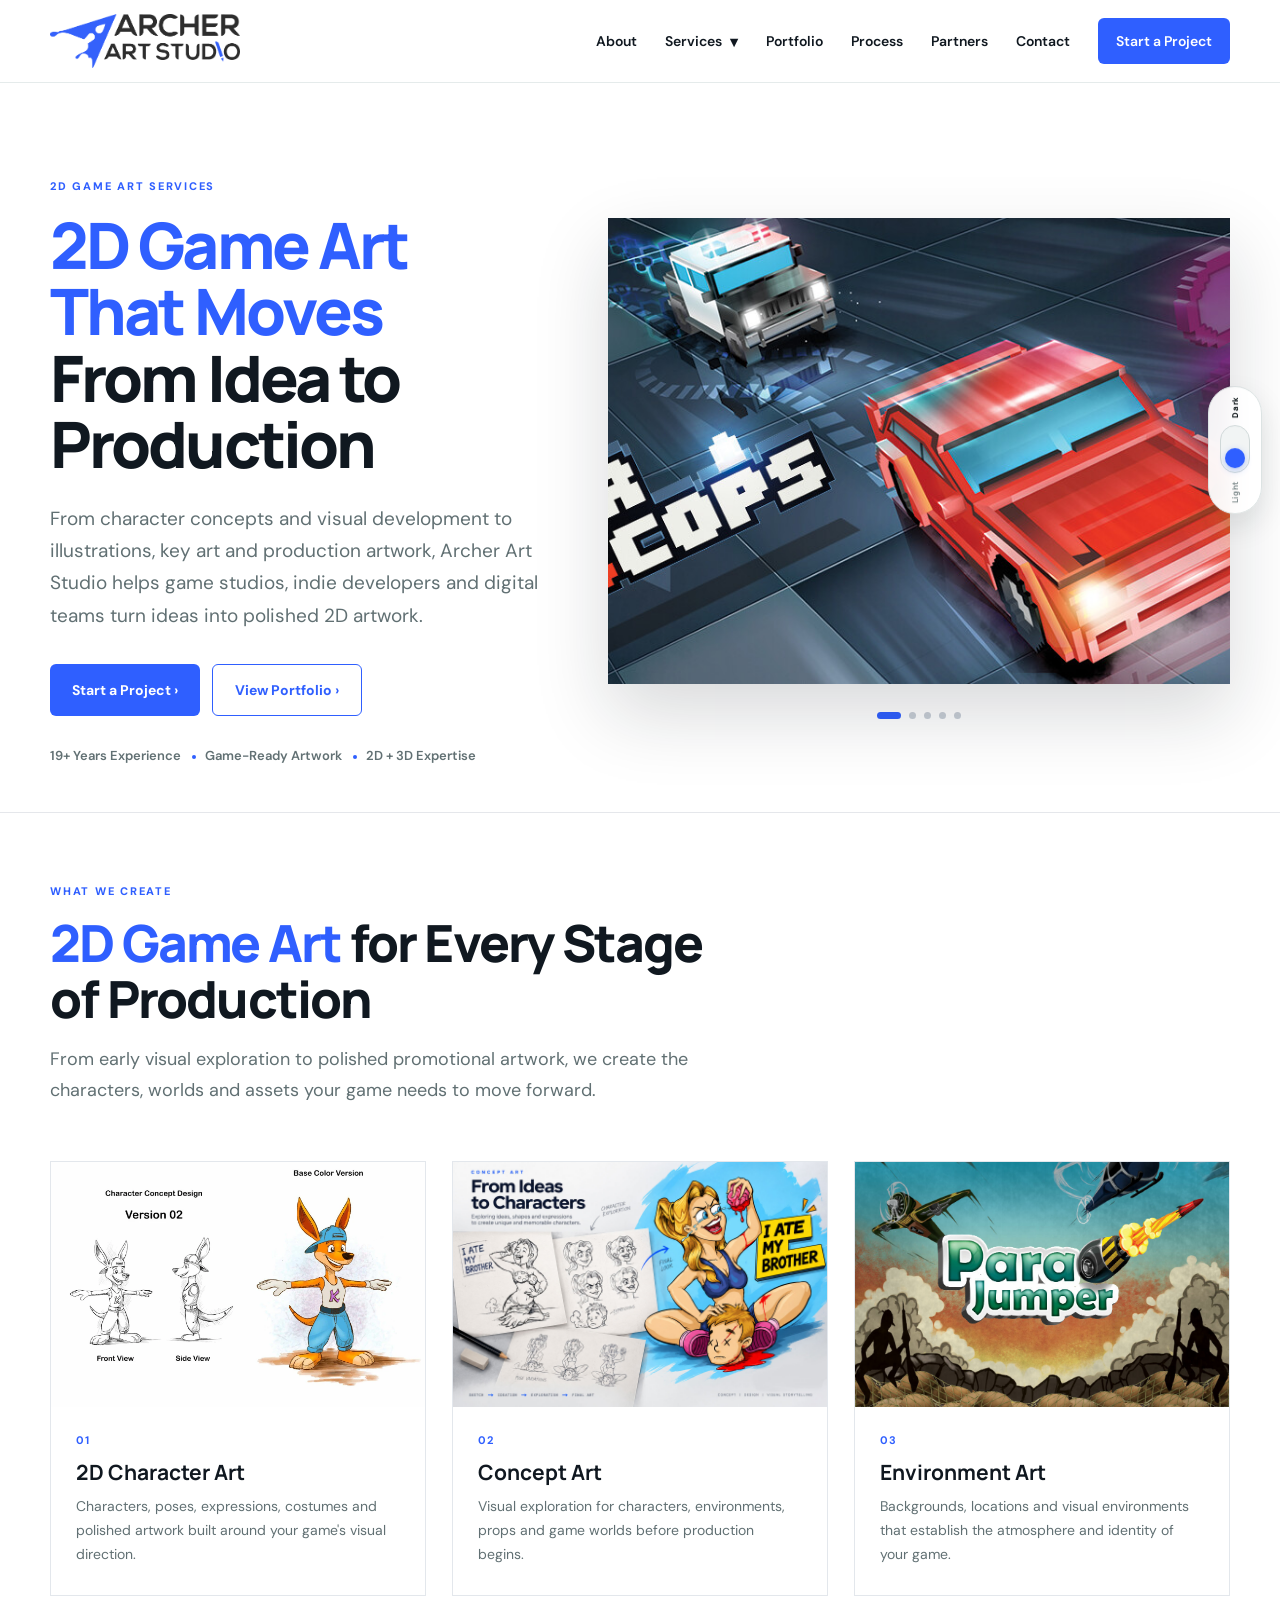
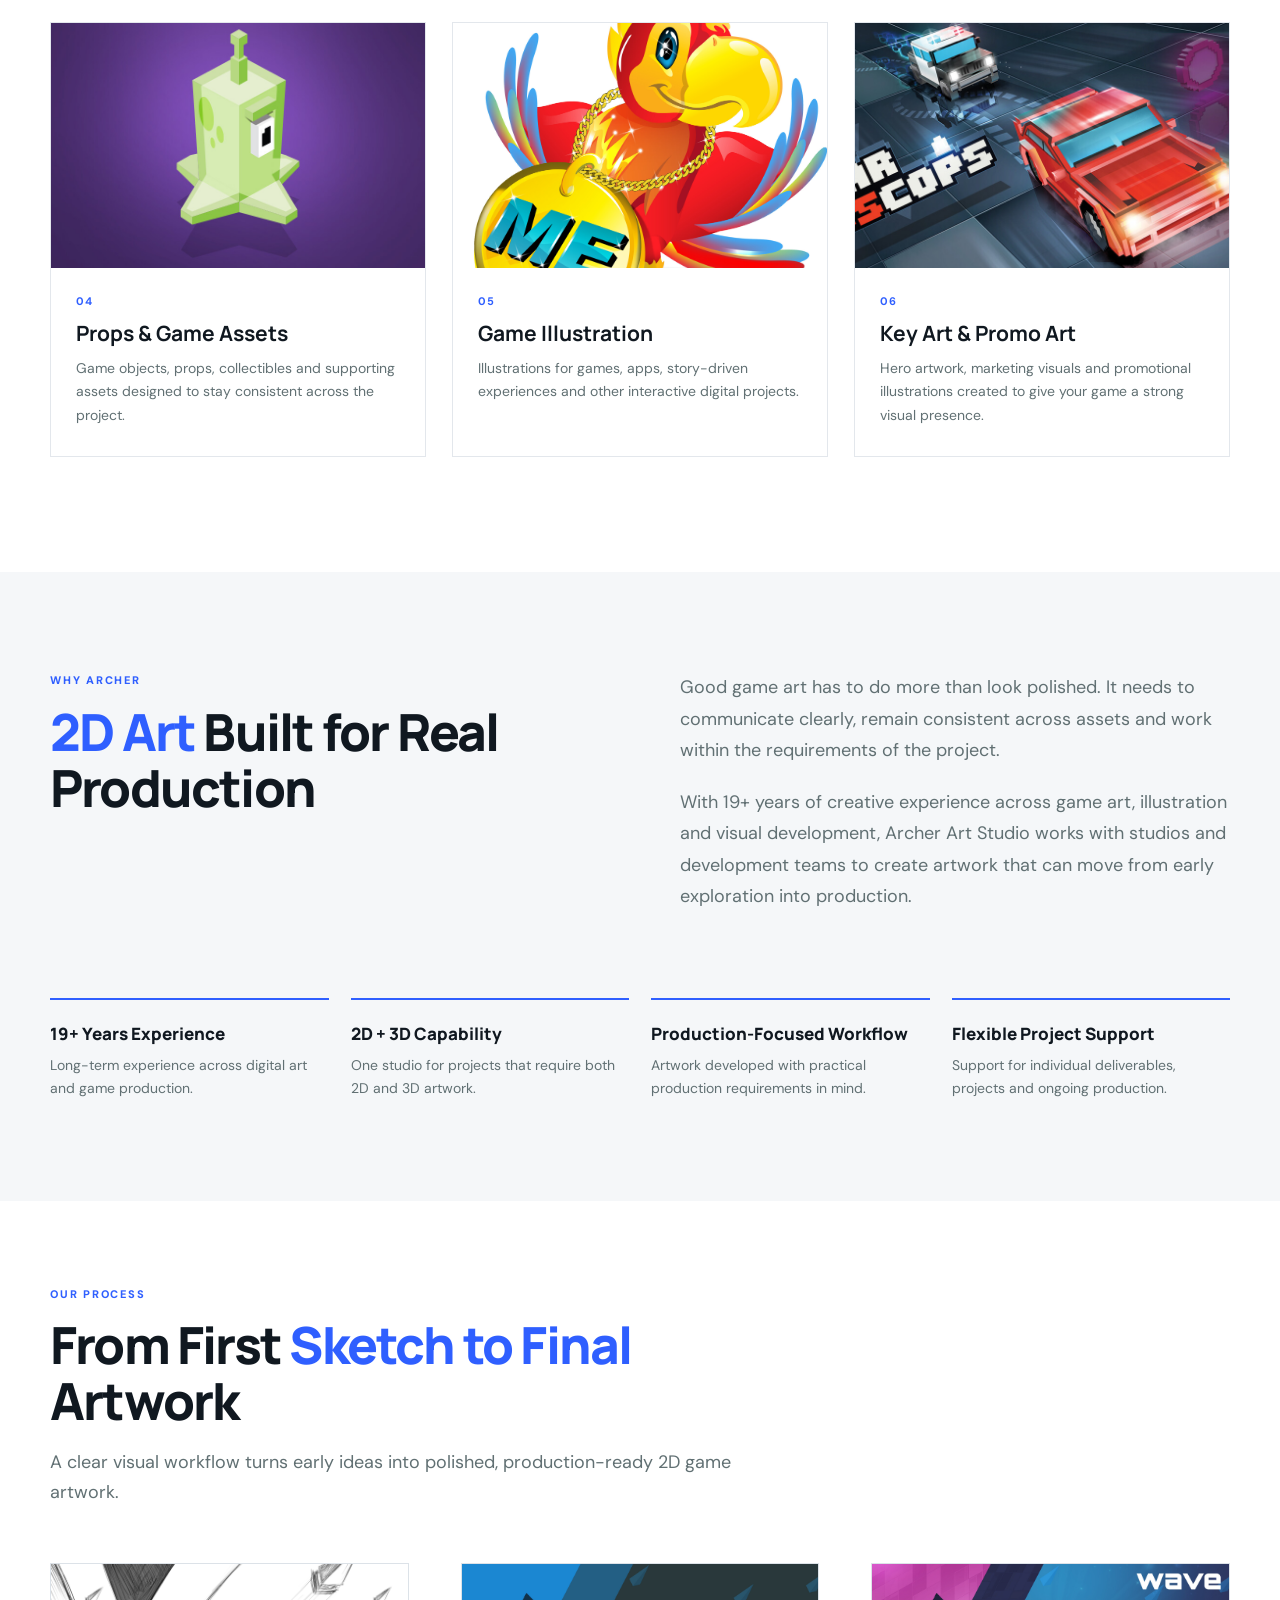
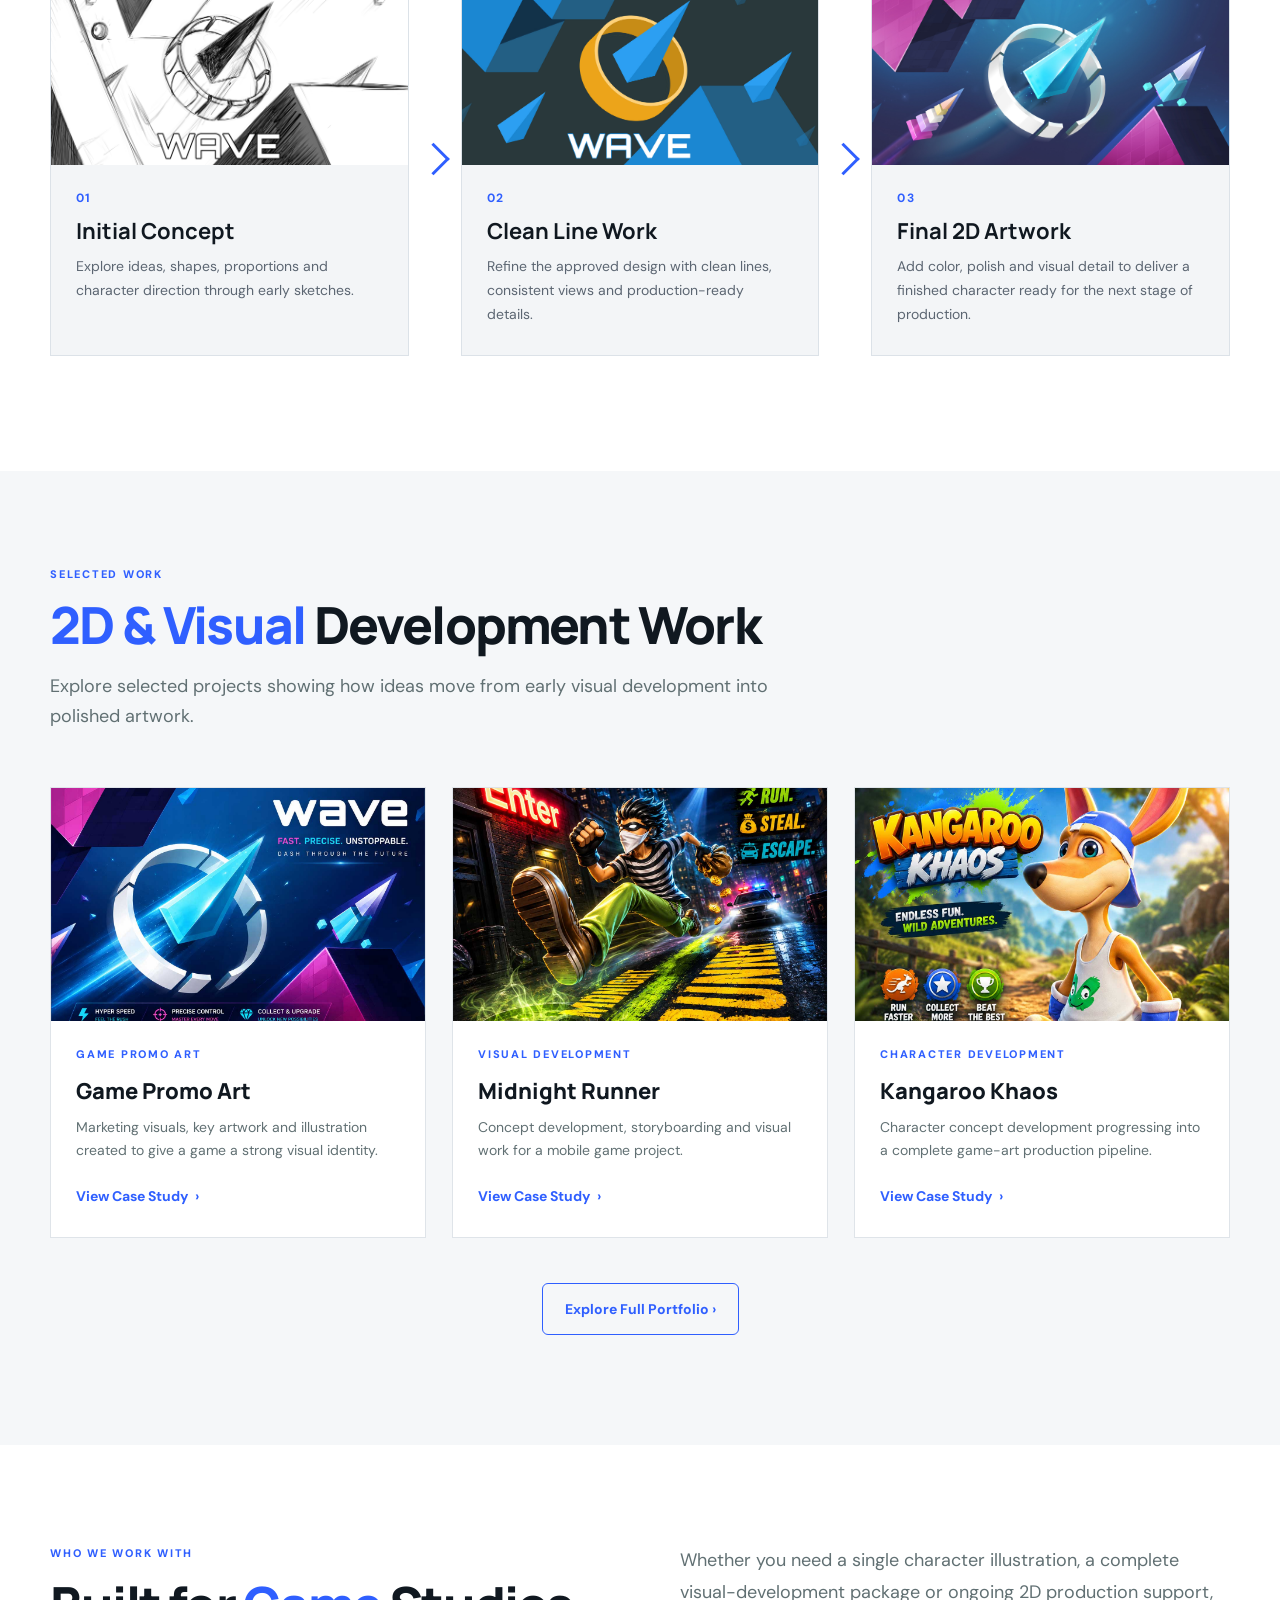
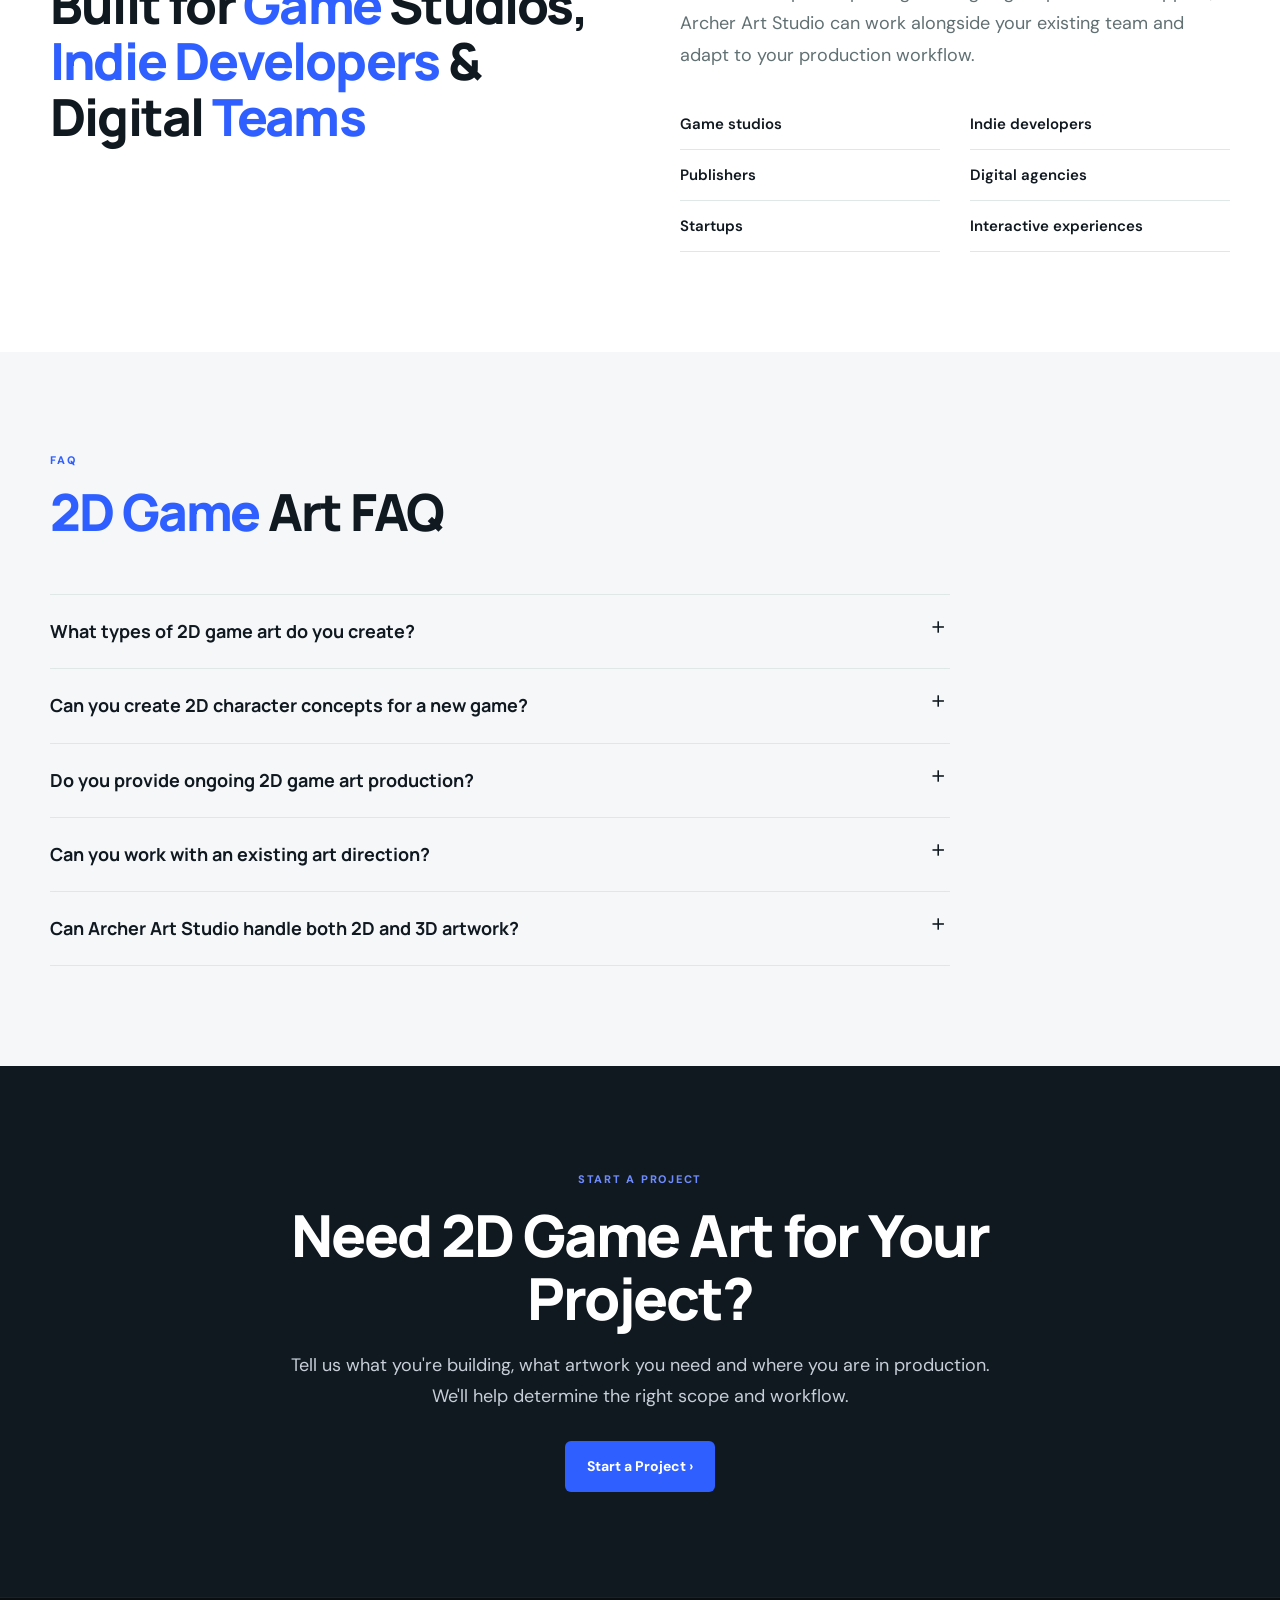
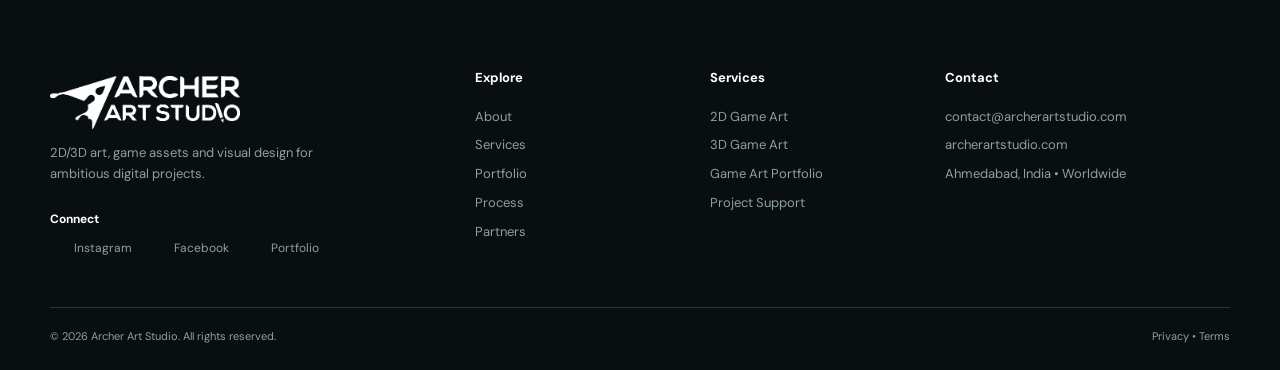
==== commit 309c2ee1: "3d-game-art page complete" ====
--- a/2d-game-art.html
+++ b/2d-game-art.html
@@ -120,11 +120,11 @@
 
         <div class="aas-service-hero-actions">
           <a class="aas-btn aas-primary" href="index.html#aas-contact">
-            Start a Project →
+            Start a Project ›
           </a>
 
           <a class="aas-btn aas-secondary" href="portfolio.html">
-            View Portfolio →
+            View Portfolio ›
           </a>
         </div>
 
@@ -551,7 +551,7 @@
           </p>
 
           <a href="game-promo-art.html">
-            View Case Study <span>→</span>
+            View Case Study <span>›</span>
           </a>
         </div>
       </article>
@@ -578,7 +578,7 @@
           </p>
 
           <a href="midnight-runner.html">
-            View Case Study <span>→</span>
+            View Case Study <span>›</span>
           </a>
         </div>
       </article>
@@ -605,7 +605,7 @@
           </p>
 
           <a href="kangaroo-khaos.html">
-            View Case Study <span>→</span>
+            View Case Study <span>›</span>
           </a>
         </div>
       </article>
@@ -615,7 +615,7 @@
 
     <div class="aas-service-centered-link">
       <a class="aas-btn aas-secondary" href="portfolio.html">
-        Explore Full Portfolio →
+        Explore Full Portfolio ›
       </a>
     </div>
 
@@ -738,7 +738,7 @@
       </p>
 
       <a class="aas-btn aas-primary" href="index.html#aas-contact">
-        Start a Project →
+        Start a Project ›
       </a>
 
     </div>
@@ -755,11 +755,23 @@
       </div>
     </div>
     <div class="aas-footer-column">
-      <h4>Explore</h4>
-      <a href="#aas-about">About</a> <a href="#aas-services">Services</a> <a href="#aas-work">Portfolio</a> <a href="#aas-process">Process</a> <a href="#aas-partners">Partners</a> </div>
-    <div class="aas-footer-column">
-      <h4>Services</h4>
-      <a href="#aas-services">2D &amp; Concept Art</a> <a href="#aas-services">3D Art</a> <a href="#aas-services">Game Art</a> <a href="#aas-services">UI/UX</a> </div>
+    <h4>Explore</h4>
+
+    <a href="index.html#aas-about">About</a>
+    <a href="index.html#aas-services">Services</a>
+    <a href="portfolio.html">Portfolio</a>
+    <a href="index.html#aas-process">Process</a>
+    <a href="index.html#aas-partners">Partners</a>
+</div>
+
+<div class="aas-footer-column">
+    <h4>Services</h4>
+
+    <a href="2d-game-art.html">2D Game Art</a>
+    <a href="3d-game-art.html">3D Game Art</a>
+    <a href="portfolio.html">Game Art Portfolio</a>
+    <a href="index.html#aas-contact">Project Support</a>
+</div>
     <div class="aas-footer-column">
       <h4>Contact</h4>
       <a href="mailto:contact@archerartstudio.com">contact@archerartstudio.com</a> <a href="https://archerartstudio.com/">archerartstudio.com</a> <span>Ahmedabad, India • Worldwide</span> </div>
--- a/stylesheet/service_pages.css
+++ b/stylesheet/service_pages.css
@@ -240,7 +240,7 @@
     min-width: 0;
     overflow: hidden;
     border: 1px solid #e1e6eb;
-    border-radius: 14px;
+    border-radius: 0px;
     background: #fff;
 }
 
@@ -695,7 +695,7 @@
     width: 100%;
     aspect-ratio: 16 / 12;
     overflow: hidden;
-    border-radius: 24px;
+    border-radius: 0px;
     background: #111827;
     box-shadow: 0 30px 70px rgba(16, 24, 32, .16);
 }
@@ -886,7 +886,7 @@
     }
 
     .aas-2d-slider {
-        border-radius: 18px;
+        border-radius: 0px;
     }
 
     .aas-2d-slider-arrow {
@@ -948,7 +948,7 @@
 .aas-2d-create-card {
     overflow: hidden;
     border: 1px solid #e3e7ec;
-    border-radius: 20px;
+    border-radius: 0px;
     background: #fff;
     transition:
         transform .3s ease,
@@ -1017,6 +1017,11 @@
     line-height: 1.7;
 }
 
+.aas-2d-create-content a{
+    margin-top: 30px;
+    font-size: 13px;
+}
+
 
 /* DARK MODE */
 
@@ -1120,7 +1125,7 @@
     height: 100%;
     overflow: hidden;
     border: 1px solid #27323c;
-    border-radius: 20px;
+    border-radius: 0px;
     background: #131b22;
     transition:
         transform .3s ease,
@@ -1343,7 +1348,7 @@
     min-width: 0;
     overflow: hidden;
     border: 1px solid #dfe4e9;
-    border-radius: 20px;
+    border-radius: 0px;
     background: #fff;
     transition:
         transform .3s ease,
@@ -1482,3 +1487,345 @@
     }
 }
 
+/* =========================================================
+   3D PROCESS - INTERACTIVE VISUAL WORKFLOW
+   ========================================================= */
+
+.aas-3d-process-layout {
+    display: grid;
+    grid-template-columns: minmax(0, 1fr) minmax(420px, 0.9fr);
+    gap: 70px;
+    align-items: center;
+}
+
+.aas-3d-process-copy {
+    min-width: 0;
+}
+
+.aas-3d-process-copy h2 {
+    max-width: 650px;
+    margin-bottom: 24px;
+}
+
+.aas-3d-process-intro {
+    max-width: 650px;
+    margin-bottom: 42px;
+}
+
+.aas-3d-process-steps {
+    display: flex;
+    flex-direction: column;
+    width: 100%;
+}
+
+
+/* =========================================================
+   PROCESS STEP
+   ========================================================= */
+
+.aas-3d-process-step {
+    border-left: 4px solid #d9dce3;
+    transition: border-color 0.3s ease;
+}
+
+.aas-3d-process-step + .aas-3d-process-step {
+    margin-top: 2px;
+}
+
+
+/* Step title button */
+
+.aas-3d-process-step-title {
+    display: flex;
+    align-items: center;
+    justify-content: flex-start;
+    width: 100%;
+    min-height: 58px;
+    padding: 16px 20px;
+    border: 0;
+    background: transparent;
+    color: #151b26;
+    font: inherit;
+    font-size: 23px;
+    font-weight: 700;
+    line-height: 1.2;
+    text-align: left;
+    cursor: pointer;
+    transition:
+        color 0.3s ease,
+        background-color 0.3s ease;
+}
+
+.aas-3d-process-step-title:hover {
+    background: rgba(51, 102, 255, 0.04);
+}
+
+.aas-3d-process-step-title:focus-visible {
+    outline: 2px solid #3366ff;
+    outline-offset: 4px;
+}
+
+
+/* Step content */
+
+.aas-3d-process-step-content {
+    max-width: 650px;
+    padding: 0 20px 22px;
+    animation: aasProcessReveal 0.35s ease both;
+}
+
+.aas-3d-process-step-content p {
+    max-width: 620px;
+    margin: 0;
+}
+
+
+/* Active step */
+
+.aas-3d-process-step.is-active {
+    border-left-color: #3366ff;
+}
+
+.aas-3d-process-step.is-active
+.aas-3d-process-step-title {
+    color: #3366ff;
+}
+
+
+/* =========================================================
+   PROCESS IMAGE
+   ========================================================= */
+
+.aas-3d-process-visual {
+    width: 100%;
+    box-sizing: border-box;
+    overflow: hidden;
+    border: 8px solid #9e9e9e;
+    border-radius: 0;
+    background: #f2f4f7;
+    box-shadow: 0 20px 45px rgba(16, 24, 32, 0.22);
+}
+
+.aas-3d-process-visual img {
+    display: block;
+    width: 100%;
+    height: 700px;
+    object-fit: cover;
+}
+
+
+/* =========================================================
+   ANIMATION
+   ========================================================= */
+
+@keyframes aasProcessReveal {
+    from {
+        opacity: 0;
+        transform: translateY(-8px);
+    }
+
+    to {
+        opacity: 1;
+        transform: translateY(0);
+    }
+}
+
+
+/* =========================================================
+   DARK MODE
+   ========================================================= */
+
+.dark-mode .aas-3d-process-step {
+    border-left-color: #3b4350;
+}
+
+.dark-mode .aas-3d-process-step-title {
+    color: #ffffff;
+}
+
+.dark-mode .aas-3d-process-step-title:hover {
+    background: rgba(255, 255, 255, 0.04);
+}
+
+.dark-mode .aas-3d-process-step.is-active {
+    border-left-color: #3366ff;
+}
+
+.dark-mode .aas-3d-process-step.is-active
+.aas-3d-process-step-title {
+    color: #3366ff;
+}
+
+.dark-mode .aas-3d-process-visual {
+    background: #202631;
+}
+
+
+/* =========================================================
+   TABLET
+   ========================================================= */
+
+@media (max-width: 1000px) {
+
+    .aas-3d-process-layout {
+        grid-template-columns: 1fr;
+        gap: 40px;
+    }
+
+    .aas-3d-process-copy h2,
+    .aas-3d-process-intro {
+        max-width: 750px;
+    }
+
+    .aas-3d-process-visual {
+        max-width: 700px;
+    }
+
+    .aas-3d-process-visual img {
+        height: auto;
+        aspect-ratio: 4 / 3;
+        object-fit: cover;
+    }
+
+}
+
+
+/* =========================================================
+   MOBILE
+   ========================================================= */
+
+@media (max-width: 600px) {
+
+    .aas-3d-process-layout {
+        gap: 30px;
+    }
+
+    .aas-3d-process-intro {
+        margin-bottom: 28px;
+    }
+
+    .aas-3d-process-step-title {
+        min-height: 52px;
+        padding: 15px 16px;
+        font-size: 19px;
+    }
+
+    .aas-3d-process-step-content {
+        padding: 0 16px 18px;
+    }
+
+    .aas-3d-process-visual {
+        border-radius: 0px;
+        border-width: 12px;
+        box-shadow: 0 12px 28px rgba(16, 24, 32, 0.18);
+    }
+
+}
+
+
+/* =========================================================
+   REDUCED MOTION ACCESSIBILITY
+   ========================================================= */
+
+@media (prefers-reduced-motion: reduce) {
+
+    .aas-3d-process-step,
+    .aas-3d-process-step-title,
+    .aas-3d-process-visual img {
+        transition: none;
+    }
+
+    .aas-3d-process-step-content {
+        animation: none;
+    }
+
+}
+
+/* Active 3D process step */
+.aas-3d-process-step.is-active {
+    border-left-color: #3366ff;
+}
+
+.aas-3d-process-step.is-active
+.aas-3d-process-step-title {
+    color: #3366ff;
+}
+
+.dark-mode .aas-3d-process-step.is-active {
+    border-left-color: #3366ff;
+}
+
+.dark-mode .aas-3d-process-step.is-active
+.aas-3d-process-step-title {
+    color: #3366ff;
+}
+
+/* =========================================================
+   3D PROCESS TYPOGRAPHY
+   ========================================================= */
+
+.aas-3d-process-title {
+    max-width: 650px;
+    margin: 12px 0 18px;
+    font-family: Manrope, sans-serif;
+    font-size: clamp(34px, 4vw, 52px);
+    line-height: 1.1;
+    font-weight: 800;
+    letter-spacing: -.035em;
+    color: #101820;
+}
+
+.aas-3d-process-title .aas-2d-create-highlight {
+    color: #2f5fff;
+}
+
+.aas-3d-process-intro {
+    max-width: 650px;
+    margin: 0 0 42px;
+    color: var(--muted);
+    font-family: inherit;
+    font-size: 18px;
+    font-weight: 400;
+    line-height: 1.7;
+}
+
+/* Dark mode */
+
+.dark-mode .aas-3d-process-title,
+.aas-service-page.dark-mode .aas-3d-process-title {
+    color: #f2f5f5;
+}
+
+.dark-mode .aas-3d-process-intro,
+.aas-service-page.dark-mode .aas-3d-process-intro {
+    color: #aeb9bd;
+}
+
+/* Tablet */
+
+@media (max-width: 1000px) {
+    .aas-3d-process-title {
+        font-size: 42px;
+        letter-spacing: -.025em;
+    }
+
+    .aas-3d-process-intro {
+        font-size: 17px;
+    }
+}
+
+/* Mobile */
+
+@media (max-width: 600px) {
+    .aas-3d-process-title {
+        font-size: 32px;
+        line-height: 1.16;
+        letter-spacing: -.02em;
+    }
+
+    .aas-3d-process-intro {
+        font-size: 16px;
+        line-height: 1.65;
+        margin-bottom: 30px;
+    }
+}
